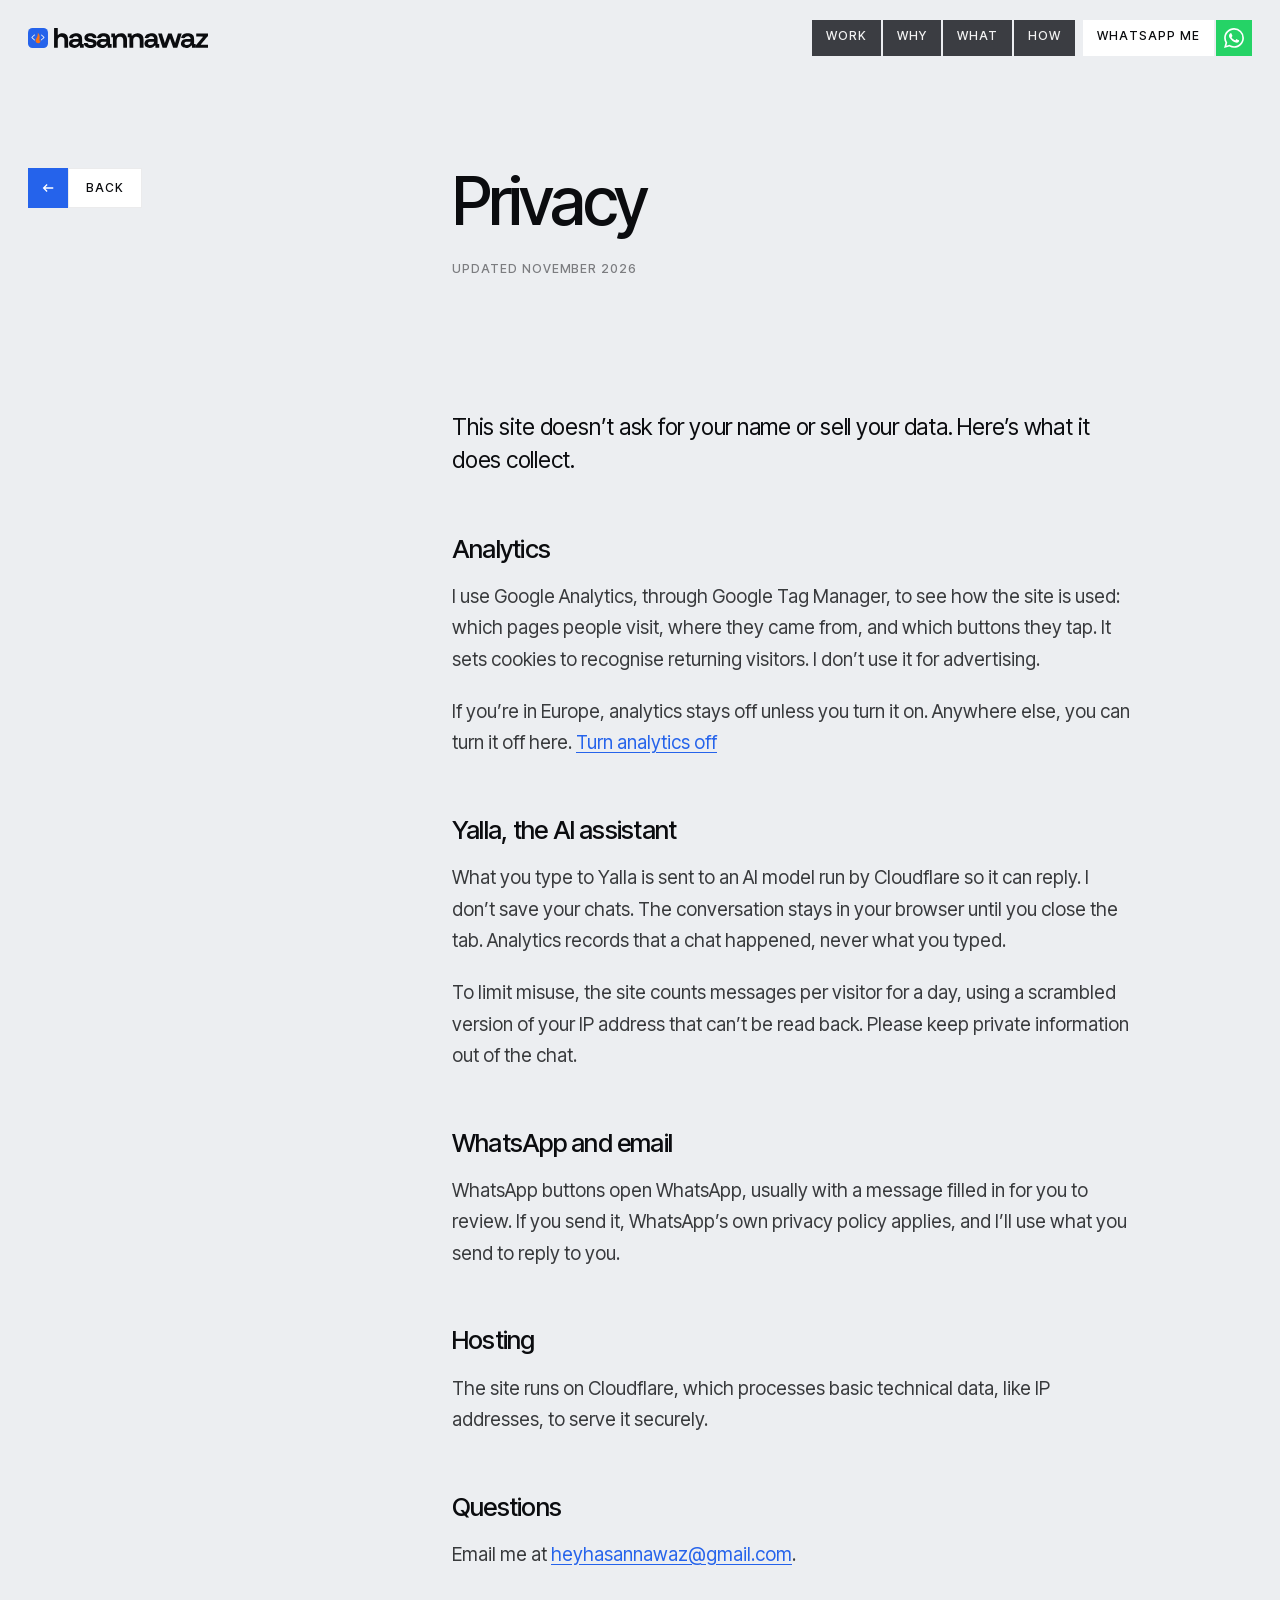
==== privacy.html @ 394d2895 "Add a privacy page, keep analytics off in Europe, and restyle the Back button The rate card link is " ====
<!doctype html>
<html lang="en">
<head>
  <meta charset="utf-8">
  <meta name="viewport" content="width=device-width, initial-scale=1, viewport-fit=cover">
  <title>Privacy | Hasan Nawaz</title>
  <meta name="description" content="What hasannawaz.com collects, why, and your choices.">
  <meta name="robots" content="noindex">
  <meta name="theme-color" content="#eceef1">
  <link rel="icon" href="/favicon.ico" sizes="48x48">
  <link rel="icon" href="/assets/favicon.svg" type="image/svg+xml">
  <link rel="stylesheet" href="styles.css">
  <link rel="preload" href="assets/fonts/inter-tight-v9-latin.woff2" as="font" type="font/woff2" crossorigin>
</head>
<body class="article-page">
  <header class="nav on-light" data-nav>
    <a class="logo intro" style="--d:.1s" href="index.html" aria-label="Hasan Nawaz, back to top">
      <!-- Primary lockup: the mark (keeps its colours) + assets/logo.svg inlined so the letters follow the nav colour -->
      <svg class="logo-mark" aria-hidden="true" focusable="false" viewBox="0 0 89 89"><rect width="88.8989" height="88.8989" rx="20" fill="#2563EB"/><path d="M43.4643 21C44.4265 21.4684 46.7513 24.7281 47.4126 25.707C51.6066 31.9151 53.1683 39.4463 51.4425 46.7637C51.0049 48.6191 48.0731 56.4833 49.6516 57.8234L49.9179 57.7685C50.9536 56.9243 52.2333 53.517 52.3788 52.0742C52.4289 51.577 52.5545 50.1632 52.7321 49.8426L52.8793 49.8483C53.7934 51.23 54.9022 54.4875 55.0895 56.1744C55.4531 59.4474 55.0062 61.7776 53.0297 64.3775C51.4194 66.1621 48.9499 67.4614 46.5243 67.771C43.0776 68.2109 39.9053 66.4998 37.2759 64.4209C32.6242 60.7158 33.3121 53.397 35.6832 48.6239C37.8604 44.2412 40.6547 41.1829 42.171 36.3794C43.895 30.9178 43.9897 26.5763 43.4643 21Z" fill="#F97316"/><path d="M28.7522 28.5156C30.762 28.3118 31.6346 30.3528 30.2178 31.8491C28.8573 33.2861 27.4086 34.5387 25.9572 35.881C23.8087 37.8681 21.8025 40.1141 19.4879 41.905C22.9044 44.784 25.9347 48.1846 29.3478 51.0424C31.45 52.8025 31.7357 55.3491 28.6623 55.3389C27.2529 54.6393 24.3879 51.5239 22.973 50.1946C20.4725 47.8427 17.0883 45.1069 15.0817 42.3993C14.1472 41.1382 21.5131 34.9851 22.58 33.9933C24.3208 32.3754 26.7758 29.5313 28.7522 28.5156Z" fill="#F7F6F5"/><path d="M59.0312 28.5046C60.6052 28.4657 63.9848 32.5021 65.3123 33.6672C67.7548 35.8108 70.2375 38.1232 72.4707 40.4826C72.7989 40.8294 73.3325 41.5824 73.2931 42.0869C72.3874 44.2068 66.967 48.4799 65.1016 50.3897C63.9898 51.528 61.22 54.301 60.0131 55.068C58.4784 55.8248 57.1362 54.5332 57.3024 53.3842C57.5058 51.9774 61.0928 49.0745 62.1068 48.1409C64.2957 46.1255 66.4581 43.658 68.7691 41.9381C65.1675 38.992 62.0085 35.37 58.4481 32.3257C56.7364 30.8622 56.7731 29.289 59.0312 28.5046Z" fill="#F7F6F5"/></svg><svg class="wordmark" aria-hidden="true" focusable="false" viewBox="5 7.5 490 63.5"><mask id="logo-cut" maskUnits="userSpaceOnUse" x="0" y="0" width="525" height="84"><path fill="#fff" d="M367.432 25.1884L378.593 25.1379C381.422 32.4296 383.772 40.0099 386.579 47.3219C387.55 49.8492 388.776 52.6045 389.421 55.2073C390.617 51.7477 391.67 47.7548 392.734 44.2069L398.424 25.196C402.363 25.1247 406.302 25.1393 410.238 25.2397C409.747 28.2518 408.03 33.1226 407.045 36.1539L396.424 69.9009L383.383 69.9075C380.53 60.4303 375.933 50.8133 373.316 40.9822C371.774 43.8247 370.317 48.5071 369.174 51.712L362.672 69.8996L349.799 69.9525C346.932 62.1941 344.277 52.5417 341.663 44.5583C339.858 39.0549 336.988 30.6584 335.727 25.2624C338.755 25.0136 344.37 25.1494 347.591 25.1371C348.718 28.294 349.56 31.8255 350.666 34.9857C352.986 41.6178 354.939 48.174 356.912 54.9101C358.445 51.1938 359.721 47.1175 361.068 43.3002C363.226 37.2765 365.35 31.2392 367.432 25.1884Z"/><path fill="#fff" d="M141.475 39.4926C144.699 25.3222 157.449 22.9065 169.838 25.1578C173.583 25.8385 178.852 28.802 180.608 32.1913C184.258 39.2372 182.827 50.3811 182.996 58.2333L187.89 58.3553C188.107 62.143 188.04 66.0956 188.035 69.9003L175.763 69.9041C175.773 67.8775 175.866 65.0835 175.563 63.1595C173.747 62.1905 169.245 68.0838 166.916 69.0163C161.252 71.2852 153.465 71.6293 148.036 68.7417C144.591 66.8951 142.006 63.7713 140.837 60.0407C140.779 59.8519 140.729 59.661 140.686 59.4684C140.794 58.7512 140.683 55.3452 140.605 54.5729C145.408 39.4164 159.33 43.5237 171.49 42.7061C171.147 40.1634 170.806 37.0924 168.436 35.6709C162.376 32.0363 156.456 33.8429 153.255 39.6378C149.877 39.6476 144.749 39.7994 141.475 39.4926Z"/><path fill="#fff" d="M408.683 39.4042C410.851 28.0241 419.31 24.4801 429.926 24.4398C437.577 24.0954 447.597 27.4842 449.125 36.0925C450.28 42.593 449.789 51.4271 449.765 58.2392L454.795 58.3311C454.946 59.5182 454.944 60.8557 454.971 62.0642L455.522 62.1182L455.531 69.853L454.974 69.949C451.781 69.7334 446.284 69.9046 442.92 69.906C442.948 68.1979 443.085 64.8168 442.827 63.2892L442.621 63.1693C442.076 62.8505 440.896 63.2867 440.517 63.76C428.105 79.1905 396.97 67.9054 411.789 47.2838C415.977 41.4566 431.808 42.9 438.918 42.7965C438.732 41.675 438.509 40.1159 438.15 39.0552C435.909 32.4609 425.825 32.5441 421.744 37.1729C421.187 37.8069 420.665 38.8791 420.284 39.6418C416.844 39.6769 412.03 39.7609 408.683 39.4042Z"/><path fill="#fff" d="M69.8426 24.6658C70.9549 24.5506 72.0722 24.4883 73.1903 24.479C78.9473 24.3761 85.302 25.0046 89.6595 29.2217C94.7238 34.1227 94.3192 41.2473 94.3162 47.7206C94.2934 51.2243 94.3121 54.7283 94.3724 58.2318L99.2552 58.294C99.6642 61.2707 99.5079 66.7432 99.4963 69.8848L87.3769 69.9005C87.3939 68.7227 87.5986 63.8428 87.0551 63.0801C84.7067 62.9876 82.3682 66.6815 80.0857 68.0077C72.9977 72.1252 63.9264 71.8675 57.0118 67.2637C56.9156 67.1789 56.8209 67.0925 56.7277 67.0044C51.1693 61.7325 50.9685 52.7162 56.1505 47.3033C61.9421 41.2536 75.2945 42.8997 83.1536 42.8034C83.0864 41.7392 83.0173 40.5027 82.7495 39.4774C80.9975 32.7693 70.3925 32.3111 66.3407 36.9391C65.7215 37.6467 65.0717 38.828 64.5999 39.6689C62.6279 39.6807 54.8091 39.9798 53.4995 39.2097C52.6514 37.6302 55.3863 32.8096 56.4001 31.4658C59.7747 26.9934 64.5264 25.4222 69.8426 24.6658Z"/><path fill="#fff" d="M309.535 24.6641C315.924 23.9118 324.76 24.5763 329.511 29.3393C334.55 34.3937 333.982 41.3776 333.955 47.92C333.941 51.3708 333.944 54.8216 333.966 58.2723L338.969 58.3297C339.2 62.2301 339.139 65.9827 339.112 69.8851L327.061 69.8996C327.07 68.1802 327.234 64.7547 326.886 63.2482C324.697 62.1083 322.39 66.631 320.464 67.7372C313.285 71.8618 303.698 72.0475 296.728 67.251C296.621 67.1577 296.517 67.0628 296.415 66.966C290.885 61.7437 290.698 52.649 295.902 47.3085C301.857 41.2001 315.019 42.926 323.026 42.7789C322.56 39.9605 322.19 36.5986 319.348 35.2552C313.551 32.5144 307.237 33.789 304.42 39.6456C300.832 39.6692 296.366 39.7515 292.86 39.4555C294.588 29.9698 300.368 25.9933 309.535 24.6641Z"/><path fill="#fff" d="M5.3821 7.65381C9.3062 7.51005 13.0655 7.55422 16.9887 7.59428L16.9972 21.6926C16.9986 24.1256 16.8877 28.0252 17.2153 30.3207L17.4353 30.4389C21.5651 25.7343 25.3709 24.7544 31.4414 24.5368C39.9544 24.2317 47.0899 28.8027 49.1039 37.3155C50.2505 42.1627 49.9142 47.8766 49.9079 52.9047L49.8761 69.87L38.1196 69.9202L38.107 52.4169C38.1174 48.1685 38.6454 40.5866 35.3556 38.0631C27.3418 31.9163 17.0334 35.0916 17.0537 46.0849C17.0685 54.3184 17.0038 62.0345 16.9958 69.8903L5.20643 69.9103L5.23098 29.6817C5.22799 22.6759 5.0072 14.5277 5.3821 7.65381Z"/><path fill="#fff" d="M267.5 24.6665C276.297 23.4313 286.375 27.6478 288.488 36.9585C289.67 42.167 289.335 47.5561 289.327 52.8656L289.302 69.8879L277.279 69.9047L277.285 54.1679C277.296 49.6669 278.088 40.0819 274.023 37.2729C269.261 33.9826 262.175 34.1669 258.313 38.987C256.07 42.553 256.586 49.7487 256.599 54.0601L256.61 69.8855L244.635 69.9074C244.417 59.1504 244.612 47.7344 244.613 36.925L239.053 36.9022C239.029 33.0053 239.043 29.1082 239.093 25.2113C243.2 25.1482 247.306 25.1446 251.412 25.2006C251.395 26.9916 250.977 31.2018 252.133 32.3132C254.492 32.2059 256.451 28.2629 259.756 26.7916C263.264 25.2305 263.72 25.1356 267.5 24.6665Z"/><path fill="#fff" d="M215.139 24.6725C215.872 24.5921 216.609 24.5518 217.346 24.5521C222.687 24.523 227.618 25.4893 231.576 29.3908C237.868 35.5931 236.83 45.3481 236.816 53.4769L236.819 69.8902L224.974 69.9171C224.837 64.5052 224.954 58.5351 224.986 52.8412C225.041 43.1802 225.647 34.3165 212.713 35.1546C210.049 35.3272 207.575 36.5568 205.871 38.7176C203.258 43.0653 203.814 49.9748 203.831 54.9748L203.853 69.8973L192.156 69.8803C191.871 59.3359 192.145 47.5638 192.157 36.9228L186.955 36.9127L186.969 25.1499C190.909 25.1263 194.849 25.1515 198.788 25.2256C198.806 26.5096 198.508 31.3406 199.192 32.0915C202.128 32.4605 204.248 28.0887 207.073 26.7384C210.187 25.2498 211.815 25.0676 215.139 24.6725Z"/><path fill="#fff" d="M111.564 55.0469C113.487 60.9095 117.687 61.8703 123.508 61.6085C125.781 61.5065 130.284 59.8848 129.806 56.9736C129.258 53.6406 123.786 52.77 121.107 52.3218C116.361 51.4178 110.176 50.6139 106.163 47.6847C103.824 45.99 102.275 43.4163 101.873 40.556C99.2857 23.3583 124.454 20.8507 134.717 28.315C138.733 31.2363 139.809 34.9652 140.437 39.5982C136.805 39.7011 132.811 39.6385 129.155 39.6465C129.116 39.5318 129.074 39.4179 129.03 39.3049C126.772 33.4881 121.94 32.4456 116.114 34.0796C114.566 34.5134 112.133 36.9397 113.2 38.5559C114.931 41.1793 119.649 41.5713 122.502 42.176C130.049 43.5922 136.426 44.0685 140.105 51.9045L140.605 54.5728C140.683 55.3451 140.794 58.7512 140.686 59.4683L140.037 60.718C139.833 62.881 137.649 65.712 135.965 67.0009C130.566 71.1466 123.286 71.0928 116.869 70.6234C109.319 70.0711 99.0973 64.2876 100.181 55.5034C101.188 54.6118 109.537 55.026 111.564 55.0469Z"/><path fill="#fff" d="M456.638 25.1841C467.918 25.1429 482.849 24.7542 493.936 25.2831L493.961 32.8582C491.095 35.1175 482.237 46.7519 479.442 49.9634C477.793 51.8578 471.98 58.7885 470.793 60.5536C478.687 60.504 486.585 60.4988 494.48 60.5383C494.515 63.6524 494.518 66.7671 494.485 69.8813L468.656 69.906C465.235 69.9073 458.783 70.0815 455.53 69.8522L455.522 62.1174C456.874 60.465 458.268 59.0159 459.697 57.4348C465.734 50.7555 471.1 43.5096 476.989 36.703C477.491 36.1219 477.974 35.5452 478.416 34.9172C471.147 34.8267 463.877 34.8091 456.608 34.8643C456.605 31.7196 456.537 28.307 456.638 25.1841Z"/><path fill="#000" d="M164.138 51.3164C166.573 51.3537 169.009 51.3526 171.444 51.3123C170.228 58.3184 166.771 60.7834 159.813 61.5472C157.313 61.4125 155.654 61.2213 153.729 59.4811C151.892 57.8207 151.469 55.4926 153.326 53.6506C156.022 50.9765 160.625 51.3641 164.138 51.3164Z"/><path fill="#000" d="M431.605 51.3165C434.013 51.3505 436.422 51.3242 438.83 51.2375C437.522 58.4263 433.925 60.831 426.84 61.563C424.467 61.3646 422.736 61.2776 420.915 59.5797C419.225 58.0027 418.243 55.5217 420.127 53.6606C422.909 50.9143 427.976 51.3785 431.605 51.3165Z"/><path fill="#000" d="M75.5569 51.3162L83.304 51.3472C81.8598 58.3351 78.5543 60.7316 71.5429 61.5555C67.638 61.581 60.6529 58.9091 64.6464 53.6978C66.6475 51.0863 72.3159 51.3554 75.5569 51.3162Z"/><path fill="#000" d="M315.828 51.3144C318.203 51.3701 320.579 51.3528 322.955 51.262C321.599 58.4884 318.083 60.7134 310.915 61.5444C308.534 61.4736 306.855 61.2536 305.086 59.5995C303.445 58.0651 302.455 55.3767 304.285 53.5915C307.039 50.9067 312.24 51.3588 315.828 51.3144Z"/></mask><rect width="525" height="84" fill="currentColor" mask="url(#logo-cut)"/></svg>
    </a>

    <nav class="nav-links" aria-label="Primary">
      <a class="pill intro" style="--d:.18s" href="index.html#work" data-roll-host><span data-roll>Work</span></a>
      <a class="pill intro" style="--d:.22s" href="index.html#why" data-roll-host><span data-roll>Why</span></a>
      <a class="pill intro" style="--d:.26s" href="index.html#services" data-roll-host><span data-roll>What</span></a>
      <a class="pill intro" style="--d:.30s" href="index.html#process" data-roll-host><span data-roll>How</span></a>
      <a class="nav-cta intro" style="--d:.34s" href="https://wa.me/971547945306?text=Hi%20Hasan%2C%20can%20we%20talk%3F" target="_blank" rel="noopener" data-roll-host><span class="pill pill--light"><span data-roll>WhatsApp me</span></span><span class="ico ico--wa" aria-hidden="true"><svg viewBox="0 0 24 24" aria-hidden="true"><path d="M17.472 14.382c-.297-.149-1.758-.867-2.03-.967-.273-.099-.471-.148-.67.15-.197.297-.767.966-.94 1.164-.173.199-.347.223-.644.075-.297-.15-1.255-.463-2.39-1.475-.883-.788-1.48-1.761-1.653-2.059-.173-.297-.018-.458.13-.606.134-.133.298-.347.446-.52.149-.174.198-.298.298-.497.099-.198.05-.371-.025-.52-.075-.149-.669-1.612-.916-2.207-.242-.579-.487-.5-.669-.51-.173-.008-.371-.01-.57-.01-.198 0-.52.074-.792.372-.272.297-1.04 1.016-1.04 2.479 0 1.462 1.065 2.875 1.213 3.074.149.198 2.096 3.2 5.077 4.487.709.306 1.262.489 1.694.625.712.227 1.36.195 1.871.118.571-.085 1.758-.719 2.006-1.413.248-.694.248-1.289.173-1.413-.074-.124-.272-.198-.57-.347m-5.421 7.403h-.004a9.87 9.87 0 01-5.031-1.378l-.361-.214-3.741.982.998-3.648-.235-.374a9.86 9.86 0 01-1.51-5.26c.001-5.45 4.436-9.884 9.888-9.884 2.64 0 5.122 1.03 6.988 2.898a9.825 9.825 0 012.893 6.994c-.003 5.45-4.437 9.884-9.885 9.884m8.413-18.297A11.815 11.815 0 0012.05 0C5.495 0 .16 5.335.157 11.892c0 2.096.547 4.142 1.588 5.945L.057 24l6.305-1.654a11.882 11.882 0 005.683 1.448h.005c6.554 0 11.89-5.335 11.893-11.893a11.821 11.821 0 00-3.48-8.413Z"/></svg></span></a>
    </nav>

    <button class="pill menu-btn intro" style="--d:.2s" type="button" aria-expanded="false" aria-controls="menu" data-menu-btn>
      <span data-menu-label>Menu</span>
    </button>

    <!-- The nav scrolls away with the page; this copy of its WhatsApp button stays,
         fading in at the same spot once the nav has gone (ui.js initCtaFloat) -->
    <a class="cta-float" href="https://wa.me/971547945306?text=Hi%20Hasan%2C%20can%20we%20talk%3F" target="_blank" rel="noopener" data-cta-float data-roll-host aria-hidden="true" tabindex="-1"><span class="pill pill--light"><span data-roll>WhatsApp me</span></span><span class="ico ico--wa" aria-hidden="true"><svg viewBox="0 0 24 24" aria-hidden="true"><path d="M17.472 14.382c-.297-.149-1.758-.867-2.03-.967-.273-.099-.471-.148-.67.15-.197.297-.767.966-.94 1.164-.173.199-.347.223-.644.075-.297-.15-1.255-.463-2.39-1.475-.883-.788-1.48-1.761-1.653-2.059-.173-.297-.018-.458.13-.606.134-.133.298-.347.446-.52.149-.174.198-.298.298-.497.099-.198.05-.371-.025-.52-.075-.149-.669-1.612-.916-2.207-.242-.579-.487-.5-.669-.51-.173-.008-.371-.01-.57-.01-.198 0-.52.074-.792.372-.272.297-1.04 1.016-1.04 2.479 0 1.462 1.065 2.875 1.213 3.074.149.198 2.096 3.2 5.077 4.487.709.306 1.262.489 1.694.625.712.227 1.36.195 1.871.118.571-.085 1.758-.719 2.006-1.413.248-.694.248-1.289.173-1.413-.074-.124-.272-.198-.57-.347m-5.421 7.403h-.004a9.87 9.87 0 01-5.031-1.378l-.361-.214-3.741.982.998-3.648-.235-.374a9.86 9.86 0 01-1.51-5.26c.001-5.45 4.436-9.884 9.888-9.884 2.64 0 5.122 1.03 6.988 2.898a9.825 9.825 0 012.893 6.994c-.003 5.45-4.437 9.884-9.885 9.884m8.413-18.297A11.815 11.815 0 0012.05 0C5.495 0 .16 5.335.157 11.892c0 2.096.547 4.142 1.588 5.945L.057 24l6.305-1.654a11.882 11.882 0 005.683 1.448h.005c6.554 0 11.89-5.335 11.893-11.893a11.821 11.821 0 00-3.48-8.413Z"/></svg></span></a>
  </header>

  <div class="menu" id="menu" data-menu hidden>
    <a href="index.html#work">Work</a>
    <a href="index.html#why">Why me</a>
    <a href="index.html#services">What I do</a>
    <a href="index.html#process">How I work</a>
    <a class="menu-cta" href="https://wa.me/971547945306?text=Hi%20Hasan%2C%20can%20we%20talk%3F" target="_blank" rel="noopener">WhatsApp me</a>
  </div>

  <main class="article">
    <header class="art-head">
      <a class="btn art-back" href="index.html"><span class="ico ico--back" aria-hidden="true"><svg viewBox="0 0 16 16"><path d="M14 8H3M7 4L3 8l4 4"/></svg></span><span class="btn-label">Back</span></a>
      <div class="art-titles">
        <h1 class="art-title">Privacy</h1>
        <p class="label art-meta">Updated November 2026</p>
      </div>
    </header>

    <div class="art-body">
      <aside class="art-aside"></aside>
      <article class="prose">
        <p>This site doesn’t ask for your name or sell your data. Here’s what it does collect.</p>
        <h2>Analytics</h2>
        <p>I use Google Analytics, through Google Tag Manager, to see how the site is used: which pages people visit, where they came from, and which buttons they tap. It sets cookies to recognise returning visitors. I don’t use it for advertising.</p>
        <p>If you’re in Europe, analytics stays off unless you turn it on. Anywhere else, you can turn it off here. <button type="button" data-consent-toggle>Turn analytics off</button></p>
        <h2>Yalla, the AI assistant</h2>
        <p>What you type to Yalla is sent to an AI model run by Cloudflare so it can reply. I don’t save your chats. The conversation stays in your browser until you close the tab. Analytics records that a chat happened, never what you typed.</p>
        <p>To limit misuse, the site counts messages per visitor for a day, using a scrambled version of your IP address that can’t be read back. Please keep private information out of the chat.</p>
        <h2>WhatsApp and email</h2>
        <p>WhatsApp buttons open WhatsApp, usually with a message filled in for you to review. If you send it, WhatsApp’s own privacy policy applies, and I’ll use what you send to reply to you.</p>
        <h2>Hosting</h2>
        <p>The site runs on Cloudflare, which processes basic technical data, like IP addresses, to serve it securely.</p>
        <h2>Questions</h2>
        <p>Email me at <a href="mailto:heyhasannawaz@gmail.com">heyhasannawaz@gmail.com</a>.</p>
      </article>
    </div>
  </main>

  <script src="js/analytics.js"></script>
  <script src="js/ui.js"></script>
  <script>window.HC.initRolls(); window.HC.initMenu(); window.HC.initBento(); window.HC.initCtaFloat();</script>
</body>
</html>
---- styles.css ----
/* ─────────────────────────────────────────────────────────────
   hasancooks — tokens
   Palette pulled from the hasannawaz.com fluid gradient.
   ───────────────────────────────────────────────────────────── */
:root {
  --dark: #050505;
  --ink: #f3f3f3;
  --ink-2: rgba(243, 243, 243, 0.68);
  --ink-3: rgba(243, 243, 243, 0.42);
  --paper: #eceef1;
  --paper-ink: #0b0c0f;
  --paper-line: rgba(11, 12, 15, 0.08);

  --blue: #2563eb;
  --rose: #e11d48;
  --orange: #f97316;

  --glass: rgba(20, 22, 28, 0.56);
  --glass-strong: rgba(20, 22, 28, 0.82);
  --glass-hover: rgba(255, 255, 255, 0.16);
  --hair: rgba(255, 255, 255, 0.14);

  --font: "Inter Tight", "Inter Tight Fallback", ui-sans-serif, system-ui, -apple-system, sans-serif;
  --ease-out: cubic-bezier(0.16, 1, 0.3, 1);
  --ease-io: cubic-bezier(0.65, 0, 0.35, 1);

  --gutter: 28px;
  --ctl: 36px; /* control height */
}

@media (max-width: 767px) {
  :root { --gutter: 16px; }
}

/* Inter Tight, self-hosted (variable, 300–600). Latin first; Latin Extended only
   downloads if a page uses those characters. */
@font-face {
  font-family: "Inter Tight";
  font-style: normal;
  font-weight: 300 600;
  font-display: swap;
  src: url("assets/fonts/inter-tight-v9-latin.woff2") format("woff2");
  unicode-range: U+0000-00FF, U+0131, U+0152-0153, U+02BB-02BC, U+02C6, U+02DA, U+02DC, U+0304, U+0308, U+0329, U+2000-206F, U+20AC, U+2122, U+2191, U+2193, U+2212, U+2215, U+FEFF, U+FFFD;
}
@font-face {
  font-family: "Inter Tight";
  font-style: normal;
  font-weight: 300 600;
  font-display: swap;
  src: url("assets/fonts/inter-tight-v9-latin-ext.woff2") format("woff2");
  unicode-range: U+0100-02BA, U+02BD-02C5, U+02C7-02CC, U+02CE-02D7, U+02DD-02FF, U+0304, U+0308, U+0329, U+1D00-1DBF, U+1E00-1E9F, U+1EF2-1EFF, U+2020, U+20A0-20AB, U+20AD-20C4, U+2113, U+2C60-2C7F, U+A720-A7FF;
}

/* Local stand-in sized like Inter Tight, so text doesn't jump when the web font arrives */
@font-face {
  font-family: "Inter Tight Fallback";
  src: local("Arial"), local("Helvetica Neue"), local("Helvetica");
  size-adjust: 97%;
  ascent-override: 96%;
  descent-override: 24%;
  line-gap-override: 0%;
}

/* ── Base ─────────────────────────────────────────────────── */
*, *::before, *::after { box-sizing: border-box; }

html {
  background: var(--paper);
  -webkit-text-size-adjust: 100%;
}
html.menu-open { overflow: hidden; }

body {
  margin: 0;
  background: var(--paper);
  color: var(--ink);
  font-family: var(--font);
  font-size: 16px;
  line-height: 1.5;
  -webkit-font-smoothing: antialiased;
  -moz-osx-font-smoothing: grayscale;
  font-feature-settings: "ss01", "cv11";
  overflow-x: hidden;
}

a { color: inherit; text-decoration: none; }
p { margin: 0; }
button { font: inherit; color: inherit; border: 0; background: none; cursor: pointer; }

:focus-visible {
  outline: 1px solid var(--ink);
  outline-offset: 3px;
}
/* sections take focus after an in-page link, so reading continues from there; no ring */
[tabindex="-1"]:focus { outline: none; }

.label {
  font-size: 12px;
  font-weight: 500;
  line-height: 1;
  letter-spacing: 0.08em;
  text-transform: uppercase;
}
.muted { color: var(--ink-3); }

.sq {
  display: inline-block;
  width: 6px;
  height: 6px;
  margin-right: 10px;
  background: var(--blue);
  vertical-align: 0.1em;
}

/* Intro: pure CSS, so it plays on first paint without waiting for any script */
@keyframes rise {
  from { opacity: 0; transform: translate3d(0, 18px, 0); }
}
@keyframes line-up {
  from { transform: translate3d(0, 108%, 0); }
}
.intro { animation: rise 1.1s var(--ease-out) both; animation-delay: var(--d, 0s); }

/* ── Text roll (hover) ────────────────────────────────────── */
.roll {
  position: relative;
  display: inline-flex;
  flex-direction: column;
  height: 1.2em;
  line-height: 1.2;
  overflow: hidden;
  vertical-align: top;
}
.roll > span { display: block; white-space: pre; }
.roll .c {
  display: inline-block;
  transition: transform 0.6s var(--ease-out);
  transition-delay: calc(var(--i) * 16ms);
}
/* the roll is a hover effect: on touch screens a tap would leave it stuck half-way */
@media (hover: hover) and (pointer: fine) {
  [data-roll-host]:hover .roll .c { transform: translateY(-100%); }
}
[data-roll-host]:focus-visible .roll .c { transform: translateY(-100%); }

/* ── Arrow icon (slide-through on hover) ─────────────────── */
.ico {
  position: relative;
  display: grid;
  place-items: center;
  flex: none;
  width: var(--ctl);
  height: var(--ctl);
  background: var(--blue);
  color: #fff;
  overflow: hidden;
}
.ico svg {
  position: absolute;
  width: 14px;
  height: 14px;
  fill: none;
  stroke: currentColor;
  stroke-width: 1.5;
  transition: transform 0.6s var(--ease-out);
}
.ico svg:last-child { transform: translateX(-260%); } /* parked clear of the box at any control size */
@media (hover: hover) and (pointer: fine) {
  [data-roll-host]:hover .ico svg:first-child { transform: translateX(260%); }
  [data-roll-host]:hover .ico svg:last-child { transform: translateX(0); }
}

/* ── Nav ──────────────────────────────────────────────────── */
/* Sits at the top of the page and scrolls away with it: no sticky bar */
.nav {
  position: absolute;
  inset: 0 0 auto 0;
  z-index: 50;
  display: flex;
  align-items: center;
  justify-content: space-between;
  padding: 20px var(--gutter);
  pointer-events: none;
}
.nav > * { pointer-events: auto; }

.logo {
  --logo-h: 20px;
  display: inline-flex;
  align-items: center;
  gap: calc(var(--logo-h) * 0.3);  /* lockup rule: gap = 0.3 x mark */
  color: #fff;
  transition: color 0.5s var(--ease-out);
}
@media (max-width: 767px) { .logo { --logo-h: 17px; } }
/* lockup rule: mark height = height of the "h", which spans the wordmark's full height */
.logo-mark { display: block; flex: none; width: var(--logo-h); height: var(--logo-h); }
/* 490 x 63.5 artwork; height sets the size */
.wordmark { display: block; height: var(--logo-h); width: auto; aspect-ratio: 490 / 63.5; }
.nav.on-light .logo { color: var(--paper-ink); }

.nav-links { display: flex; gap: 2px; }

.pill {
  display: inline-flex;
  align-items: center;
  height: var(--ctl);
  padding: 0 14px;
  background: var(--glass);
  -webkit-backdrop-filter: blur(16px) saturate(140%);
  backdrop-filter: blur(16px) saturate(140%);
  color: var(--ink);
  font-size: 12px;
  font-weight: 500;
  letter-spacing: 0.08em;
  text-transform: uppercase;
  transition: background-color 0.4s var(--ease-out), color 0.4s var(--ease-out);
}
.pill:hover { background: var(--glass-hover); }
.nav.on-light .pill { background: var(--glass-strong); }
.nav.on-light .pill:hover { background: #22252d; }

.nav-cta { display: inline-flex; gap: 2px; margin-left: 6px; }
.pill--light { background: var(--ink); color: var(--paper-ink); }
.pill--light:hover, .nav.on-light .pill--light, .nav.on-light .pill--light:hover { background: #fff; color: var(--paper-ink); }

.menu-btn { display: none; }

/* Sticky Get in touch: same place and size as the nav's own button */
.cta-float {
  position: fixed;
  top: 20px;
  right: var(--gutter);
  z-index: 55;
  display: inline-flex;
  gap: 2px;
  opacity: 0;
  visibility: hidden;
  transform: translateY(-10px);
  transition: opacity 0.35s var(--ease-out), transform 0.5s var(--ease-out), visibility 0s linear 0.5s;
}
.cta-float.is-shown { opacity: 1; visibility: visible; transform: none; transition: opacity 0.35s var(--ease-out), transform 0.5s var(--ease-out), visibility 0s; }
.menu-open .cta-float { opacity: 0; visibility: hidden; } /* the open menu has its own Get in touch */
/* on light backgrounds it inverts so it never washes out */
.cta-float .pill--light, .cta-float .pill--light:hover { background: var(--paper-ink); color: #fff; }
.cta-float.on-dark .pill--light { background: var(--ink); color: var(--paper-ink); }
.cta-float.on-dark .pill--light:hover { background: #fff; }

.menu {
  position: fixed;
  inset: 0;
  z-index: 40;
  display: flex;
  flex-direction: column;
  justify-content: flex-end;
  gap: 4px;
  padding: 96px var(--gutter) 32px;
  background: rgba(5, 5, 5, 0.94);
  -webkit-backdrop-filter: blur(20px);
  backdrop-filter: blur(20px);
}
.menu[hidden] { display: none; }
.menu a {
  font-size: 44px;
  font-weight: 500;
  letter-spacing: -0.04em;
  line-height: 1.1;
}
.menu .menu-cta { margin-top: 24px; color: var(--blue); }
.menu .menu-wa { color: #25d366; }
.menu a { animation: rise 0.7s var(--ease-out) both; }
.menu a:nth-child(2) { animation-delay: 0.05s; }
.menu a:nth-child(3) { animation-delay: 0.1s; }
.menu a:nth-child(4) { animation-delay: 0.15s; }
.menu a:nth-child(5) { animation-delay: 0.2s; }
.menu a:nth-child(6) { animation-delay: 0.25s; }
.menu a:nth-child(7) { animation-delay: 0.3s; }

@media (max-width: 899px) {
  .nav-links { display: none; }
  .menu-btn { display: inline-flex; }
}

/* ── Hero ─────────────────────────────────────────────────── */
/* Scroll choreography (read by main.js too, so keep them here):
   --collapse: scroll distance, in viewport heights, over which the frame shrinks
   --drift: share of that scroll the stage is held back by (0 = scrolls away, 1 = pinned).
   The page itself always scrolls at native speed; only the stage moves slower. */
.hero {
  --collapse: 0.65;
  --drift: 0.7;
  position: relative;
  /* full screen + the distance the stage is held back + room for the caption */
  height: calc(100vh * (1.08 + var(--collapse) * var(--drift)));
  height: calc(100svh * (1.08 + var(--collapse) * var(--drift)));
  background: var(--paper);
}

.hero-stage {
  position: relative;
  height: 100vh;
  height: 100svh;
  will-change: transform;
}
/* Touch screens scroll on their own thread, ahead of any script, so a stage held back from
   JS trails the finger by a frame and judders. Where the browser can link an animation to
   scroll, the same hold and shrink run as scroll-driven animations instead, in step with
   the finger. main.js sets the frame's end insets (--clip-*) and leaves both alone. */
@supports (animation-timeline: scroll()) {
  @media (hover: none) and (pointer: coarse) {
    .hero-stage, .hero-frame {
      animation-timing-function: linear;
      animation-fill-mode: both;
      animation-timeline: scroll(root);
      animation-range: 0px calc(var(--collapse) * 100svh);
    }
    .hero-stage { animation-name: hero-hold; }
    .hero-frame { animation-name: hero-shrink; }
  }
}
/* 0.7 is the hero's --drift, written out: the Why me tile registers --drift as an integer
   (@property below), which turns 0.7 into 0 wherever CSS reads it */
@keyframes hero-hold { to { transform: translate3d(0, calc(0.7 * var(--collapse) * 100svh), 0); } }
@keyframes hero-shrink { to { clip-path: inset(var(--clip-t, 0px) var(--clip-s, 0px) var(--clip-b, 0px) var(--clip-s, 0px) round 4px); } }

/* Light, gridded page revealed as the frame shrinks; scrolls at normal speed */
.hero-backdrop {
  position: absolute;
  inset: 0;
  background-image:
    linear-gradient(to right, var(--paper-line) 1px, transparent 1px),
    linear-gradient(to bottom, var(--paper-line) 1px, transparent 1px);
  background-size: calc(100% / 6) 100%, 100% calc(100% / 4);
  background-position: var(--gutter) 0, 0 0;
}

.hero-caption {
  position: absolute;
  z-index: 1;
  color: var(--paper-ink);
  opacity: 0;
  white-space: nowrap;
}
.hero-caption { left: 50%; top: var(--fig-bottom, 100%); transform: translate(-50%, 18px); }

.hero-frame {
  position: absolute;
  inset: 0;
  z-index: 2;
  overflow: hidden;
  background: var(--dark);
  clip-path: inset(0 0 0 0 round 0px);
  will-change: clip-path;
}
/* Backdrop stack, back to front:
   1. CSS glow — paints instantly, needs nothing to load, and is the whole hero without WebGL
   2. Live 3D canvas — fades in over the glow */
.hero-glow {
  position: absolute;
  inset: 0;
  overflow: hidden;
  pointer-events: none;
}
/* Soft blobs from radial gradients, not blur filters: moving them is a cheap transform */
.hero-glow span {
  position: absolute;
  will-change: transform;
  animation: drift 22s var(--ease-io) infinite alternate;
}
.hero-glow span:nth-child(1) { width: 90vw; height: 80vh; left: 22%; bottom: -30%; background: radial-gradient(closest-side, rgba(37, 99, 235, 0.55), rgba(37, 99, 235, 0)); }
.hero-glow span:nth-child(2) { width: 55vw; height: 60vh; right: -15%; top: 25%; background: radial-gradient(closest-side, rgba(225, 29, 72, 0.4), rgba(225, 29, 72, 0)); animation-duration: 28s; animation-delay: -6s; }
.hero-glow span:nth-child(3) { width: 45vw; height: 50vh; left: 48%; top: 0; background: radial-gradient(closest-side, rgba(249, 115, 22, 0.26), rgba(249, 115, 22, 0)); animation-duration: 34s; animation-delay: -12s; }
@keyframes drift {
  0% { transform: translate3d(0, 0, 0) scale(1); }
  50% { transform: translate3d(-6%, -4%, 0) scale(1.08); }
  100% { transform: translate3d(5%, 3%, 0) scale(0.95); }
}
/* Nothing to animate once the 3D covers it */
.is-live .hero-glow { display: none; }
/* The glow is only the stand-in for browsers that can't run the 3D. Where the 3D is coming,
   the hero stays plain dark until it fades in, so nothing else flashes up first. */
.full:not(.three-off) .hero-glow { opacity: 0; animation: none; }
.full:not(.three-off) .hero-glow span { animation: none; }

.hero-canvas {
  position: absolute;
  inset: 0;
  width: 100%;
  height: 100%;
  display: block;
  opacity: 0;
  visibility: hidden;
}
.is-live .hero-canvas {
  opacity: 1;
  visibility: visible;
  animation: focus-in 1.2s var(--ease-out);
}
/* Opacity and scale only: a CSS blur on a WebGL canvas flickers on some GPUs */
@keyframes focus-in {
  from { opacity: 0; transform: scale(1.02); }
}

/* Annotations only exist alongside the live scene */
.ann-svg, .ann-labels { visibility: hidden; }
.is-live .ann-svg, .is-live .ann-labels { visibility: visible; }

/* Keeps the type readable over the scene */
.hero-shade {
  position: absolute;
  inset: 0;
  pointer-events: none;
  background:
    linear-gradient(90deg, rgba(5, 5, 5, 0.62) 0%, rgba(5, 5, 5, 0.18) 42%, rgba(5, 5, 5, 0) 60%),
    linear-gradient(0deg, rgba(5, 5, 5, 0.6) 0%, rgba(5, 5, 5, 0) 32%),
    linear-gradient(180deg, rgba(5, 5, 5, 0.5) 0%, rgba(5, 5, 5, 0) 18%);
}

.grain {
  position: absolute;
  inset: -50%;
  pointer-events: none;
  opacity: 0.07;
  background-image: url("data:image/svg+xml,%3Csvg xmlns='http://www.w3.org/2000/svg' width='160' height='160'%3E%3Cfilter id='n'%3E%3CfeTurbulence type='fractalNoise' baseFrequency='.9' numOctaves='2' stitchTiles='stitch'/%3E%3C/filter%3E%3Crect width='100%25' height='100%25' filter='url(%23n)'/%3E%3C/svg%3E");
  will-change: transform;
  animation: grain 0.9s steps(5) infinite;
}
.perf-low .grain { animation: none; }
@keyframes grain {
  0% { transform: translate(0, 0); }
  20% { transform: translate(-3%, 2%); }
  40% { transform: translate(2%, -3%); }
  60% { transform: translate(-2%, -1%); }
  80% { transform: translate(3%, 3%); }
  100% { transform: translate(0, 0); }
}

/* Content */
.hero-content {
  position: absolute;
  z-index: 3;
  left: var(--gutter);
  top: clamp(120px, 21vh, 230px);
  max-width: 62vw;
}

.eyebrow {
  display: flex;
  align-items: center;
  margin-bottom: 28px;
  color: #fff;
}

.hero-title {
  margin: 0;
  font-size: clamp(52px, 7.4vw, 132px);
  font-weight: 500;
  line-height: 0.94;
  letter-spacing: -0.045em;
  color: #fff;
}
.hero-title .line {
  display: block;
  white-space: nowrap;
  overflow: hidden;
  /* room for descenders (the g) inside the mask; the negative margin keeps line spacing unchanged */
  padding-bottom: 0.2em;
  margin-bottom: -0.2em;
}
.hero-title .line > span {
  display: block;
  animation: line-up 1.2s var(--ease-out) both;
  animation-delay: var(--d, 0s);
}

/* ── First visit: the hero opens as a blueprint ──
   While the font and the 3D load, the frame is a drafting grid and the headline is drawn in
   outline, selected like a layer in Figma. Each line fills in as loading really progresses
   (--fill, set by main.js), then the blueprint fades and the usual intro plays. Shown at least
   0.6s, at most 2.5s; return visits (files cached) skip it. */
.hero-bp {
  position: absolute;
  inset: 0;
  z-index: 2;
  pointer-events: none;
  opacity: 0;
  visibility: hidden;
  transition: opacity 0.7s var(--ease-out), visibility 0s 0.7s;
  background-image:
    linear-gradient(to right, rgba(243, 243, 243, 0.07) 1px, transparent 1px),
    linear-gradient(to bottom, rgba(243, 243, 243, 0.07) 1px, transparent 1px);
  background-size: calc(100% / 6) 100%, 100% calc(100% / 4);
  background-position: var(--gutter) 0, 0 0;
}
.bp .hero-bp { opacity: 1; visibility: visible; transition: none; }
/* registration marks where the grid lines cross */
.bp-mark { position: absolute; width: 11px; height: 11px; margin: -5px 0 0 -5px; }
.bp-mark::before, .bp-mark::after { content: ""; position: absolute; background: rgba(243, 243, 243, 0.32); }
.bp-mark::before { left: 5px; top: 0; width: 1px; height: 11px; }
.bp-mark::after { top: 5px; left: 0; height: 1px; width: 11px; }
/* the headline's selection box (::before) and its 4 corner handles (::after: a blue square
   with a dark centre at each corner), drawn on the headline itself so they follow it anywhere */
.bp .hero-title { position: relative; width: fit-content; }
.bp .hero-title::before, .bp .hero-title::after { content: ""; position: absolute; pointer-events: none; }
.bp .hero-title::before { inset: -10px -14px -6px; border: 1px solid var(--blue); }
.bp .hero-title::after {
  inset: -14px -18px -10px;
  background:
    linear-gradient(var(--dark), var(--dark)) 1px 1px / 7px 7px, linear-gradient(var(--blue), var(--blue)) 0 0 / 9px 9px,
    linear-gradient(var(--dark), var(--dark)) calc(100% - 1px) 1px / 7px 7px, linear-gradient(var(--blue), var(--blue)) 100% 0 / 9px 9px,
    linear-gradient(var(--dark), var(--dark)) 1px calc(100% - 1px) / 7px 7px, linear-gradient(var(--blue), var(--blue)) 0 100% / 9px 9px,
    linear-gradient(var(--dark), var(--dark)) calc(100% - 1px) calc(100% - 1px) / 7px 7px, linear-gradient(var(--blue), var(--blue)) 100% 100% / 9px 9px;
  background-repeat: no-repeat;
}
@media (max-width: 767px) {
  .bp .hero-title::before { inset: -8px -9px -4px; }
  .bp .hero-title::after { inset: -12px -13px -8px; }
}

.bp .hero-title .line > span {
  animation: none;
  width: fit-content;
  /* the fill only paints inside the box, so stretch it over the descenders (the g's tail) and
     the tops of the capitals; the negative margins keep the lines exactly where they were */
  padding: 0.12em 0 0.22em;
  margin: -0.12em 0 -0.22em;
  color: transparent;
  -webkit-text-stroke: 1px rgba(243, 243, 243, 0.5);
  background: linear-gradient(90deg, #fff calc(var(--fill, 0) * 100%), transparent calc(var(--fill, 0) * 100%));
  -webkit-background-clip: text;
  background-clip: text;
  transition: -webkit-text-stroke-color 0.35s var(--ease-out);
}
.bp-done .hero-title .line > span { -webkit-text-stroke-color: transparent; }
.bp-was .hero-title .line > span { animation: none; }
/* everything else waits for the blueprint: the intros hold at their first frame */
.bp .intro, .bp .yalla-float { animation-play-state: paused; }
.hero-glow { transition: opacity 0.9s var(--ease-out); }
.bp .hero-glow { opacity: 0; }

.sc {
  display: inline-block;
  text-align: center;
  white-space: pre;
}

.hero-ctas {
  display: inline-grid;
  gap: 4px;
  margin-top: 40px;
}

.btn {
  display: flex;
  align-items: stretch;
  height: 40px;
  font-size: 12px;
  font-weight: 500;
  letter-spacing: 0.08em;
  text-transform: uppercase;
}
.btn .ico { width: 40px; height: 40px; }
.btn-label {
  display: flex;
  flex: 1;
  align-items: center;
  padding: 0 18px;
  background: var(--ink);
  color: var(--paper-ink);
  transition: background-color 0.4s var(--ease-out);
}
.btn:hover .btn-label { background: #fff; }

.btn--ghost .btn-label {
  justify-content: center;
  background: var(--glass);
  color: var(--ink);
  -webkit-backdrop-filter: blur(16px);
  backdrop-filter: blur(16px);
}
.btn--ghost:hover .btn-label { background: var(--glass-hover); }

/* the green square marks every WhatsApp button */
.ico--wa { background: #25d366; }
.ico.ico--wa svg, .ico.ico--wa svg:last-child, a:hover .ico.ico--wa svg { position: static; width: 20px; height: 20px; fill: currentColor; stroke: none; transform: none; }
.btn--green { gap: 2px; }
.btn--green .ico { background: #25d366; transition: background-color 0.3s var(--ease-out); }
.btn--green .ico svg { position: static; width: 20px; height: 20px; fill: currentColor; stroke: none; transform: none; }
.btn--green:hover .ico { background: #1fbe5b; }

/* Foot row */
.hero-foot {
  position: absolute;
  z-index: 3;
  left: var(--gutter);
  right: var(--gutter);
  bottom: var(--gutter);
  display: grid;
  grid-template-columns: minmax(0, 1fr) minmax(0, 1.5fr) minmax(0, 1fr);
  gap: 24px;
  align-items: end;
}

.status { display: grid; gap: 10px; }
.status .label { display: flex; align-items: center; gap: 0.4em; }
.dot {
  position: relative;
  width: 7px;
  height: 7px;
  margin-right: 6px;
  border-radius: 50%;
  background: var(--orange);
}
.dot::after {
  content: "";
  position: absolute;
  inset: -4px;
  border-radius: 50%;
  border: 1px solid var(--orange);
  animation: ping 2.4s var(--ease-out) infinite;
}
@keyframes ping {
  0% { transform: scale(0.4); opacity: 1; }
  80%, 100% { transform: scale(1.6); opacity: 0; }
}

.hero-intro {
  max-width: 34ch;
  font-size: 18px;
  line-height: 1.4;
  letter-spacing: -0.01em;
  color: #fff;
}

.card {
  justify-self: end;
  position: relative;
  display: grid;
  gap: 12px;
  width: min(100%, 380px);
  padding: 12px 14px 14px;
  overflow: hidden;
  background: var(--glass);
  -webkit-backdrop-filter: blur(18px) saturate(140%);
  backdrop-filter: blur(18px) saturate(140%);
  margin: 0;
}
.card-top {
  display: flex;
  justify-content: space-between;
  align-items: center;
  color: var(--ink-3);
  font-size: 11px;
  font-variant-numeric: tabular-nums;
}
.quotes-nav { display: flex; align-items: center; gap: 10px; }

/* Testimonials: every quote shares one grid cell, so the card is as tall as the
   longest quote and never jumps when they rotate */
.quotes-list {
  display: grid;
  margin: 0;
  padding: 0;
  list-style: none;
}
.quote {
  grid-area: 1 / 1;
  display: grid;
  align-content: start;
  gap: 10px;
  opacity: 0;
  visibility: hidden;
  transform: translate3d(0, 8px, 0);
  transition: opacity 0.5s var(--ease-out), transform 0.8s var(--ease-out), visibility 0s linear 0.5s;
}
.quote.is-active {
  opacity: 1;
  visibility: visible;
  transform: none;
  transition-delay: 0.12s, 0.12s, 0s;
}
.quote blockquote {
  margin: 0;
  font-size: 16px;
  line-height: 1.3;
  letter-spacing: -0.01em;
  /* Guard rail: these should be one punchy line, so never let one run past three */
  display: -webkit-box;
  -webkit-box-orient: vertical;
  -webkit-line-clamp: 3;
  overflow: hidden;
}
.quote-by {
  display: flex;
  gap: 8px;
  min-width: 0;
  font-size: 11px;
  line-height: 1.2;
  white-space: nowrap;
}
.quote-by span {
  overflow: hidden;
  text-overflow: ellipsis;
  color: var(--ink-3);
}

/* Timer hairline along the card's bottom edge */
.quotes-progress {
  position: absolute;
  left: 0;
  right: 0;
  bottom: 0;
  height: 1px;
  background: var(--hair);
  overflow: hidden;
}
.quotes-progress span {
  display: block;
  height: 100%;
  background: var(--ink);
  transform: scaleX(0);
  transform-origin: left;
}
/* The bar is the timer: when it fills, the next quote comes in (see initQuotes) */
.quotes.is-playing .quotes-progress span { animation: quote-timer var(--quote-ms, 7s) linear forwards; }
.quotes.is-paused .quotes-progress span { animation-play-state: paused; }
@keyframes quote-timer { to { transform: scaleX(1); } }

.card .ico {
  width: 24px;
  height: 24px;
  background: rgba(255, 255, 255, 0.1);
  cursor: pointer;
  transition: background-color 0.4s var(--ease-out);
}
.card .ico:hover, .card .ico:focus-visible { background: var(--blue); }

/* ── Annotations (tracked over the 3D scene) ──────────────── */
.ann-svg {
  position: absolute;
  inset: 0;
  width: 100%;
  height: 100%;
  pointer-events: none;
  overflow: visible;
}
.ann-svg * { vector-effect: non-scaling-stroke; }
.ann-svg > * { opacity: 0; transition: opacity 0.8s var(--ease-out); }
.ann-svg > .is-in { opacity: 1; }

.ann-line {
  fill: none;
  stroke: rgba(255, 255, 255, 0.5);
  stroke-width: 1;
  stroke-dasharray: 2 3;
}
.ann-line.is-active { stroke: rgba(255, 255, 255, 0.95); stroke-dasharray: none; }
.ann-svg > .ann-line.is-in { opacity: var(--lead, 1); transition: none; }
.ann-mark { fill: var(--dark); stroke: #fff; stroke-width: 1; }
.ann-mark.is-active { fill: var(--blue); stroke: var(--blue); }
.ann-box { fill: none; stroke: rgba(255, 255, 255, 0.42); stroke-width: 1; }
.ann-svg > .ann-box:not(.is-active) { opacity: 0; }
.ann-extra { fill: none; stroke: rgba(255, 255, 255, 0.3); stroke-width: 1; }
.ann-link { stroke: rgba(255, 255, 255, 0.22); stroke-width: 1; stroke-dasharray: 1 3; }

.ann-labels {
  position: absolute;
  inset: 0;
  pointer-events: none;
}

.ann-label {
  position: absolute;
  left: 0;
  top: 0;
  min-width: 192px;
  max-width: 192px;
  padding: 8px 10px;
  /* Solid-ish rather than a backdrop blur: these move every frame, and re-blurring is expensive */
  background: rgba(10, 11, 14, 0.74);
  border: 1px solid var(--hair);
  color: var(--ink-2);
  font-size: 11px;
  font-weight: 500;
  letter-spacing: 0.08em;
  text-transform: uppercase;
  line-height: 1;
  opacity: 0;
  will-change: transform;
  transition: opacity 0.8s var(--ease-out), color 0.4s, border-color 0.4s, background-color 0.4s;
}
.ann-label.is-in { opacity: 1; }
.ann-label.is-active {
  color: var(--ink);
  border-color: rgba(255, 255, 255, 0.34);
  background: rgba(10, 11, 14, 0.86);
}
.ann-head { display: flex; align-items: center; gap: 8px; }

.ann-more {
  display: grid;
  grid-template-rows: 0fr;
  transition: grid-template-rows 0.6s var(--ease-out);
}
.ann-more > div { overflow: hidden; }
.is-active .ann-more { grid-template-rows: 1fr; }
.ann-meta {
  padding-top: 10px;
  font-size: 14px;
  letter-spacing: -0.005em;
  text-transform: none;
  line-height: 1.25;
  color: var(--ink);
}
.ann-coords {
  padding-top: 8px;
  font-size: 10px;
  color: var(--ink-3);
  font-variant-numeric: tabular-nums;
}

/* ── Track record (stats) ──────────────────────────────────── */
.stats {
  position: relative;
  padding: 96px var(--gutter) 128px;
  background: var(--paper);
  color: var(--paper-ink);
}
/* hairline that marks the hand-off from the hero */
.stats::before {
  content: "";
  position: absolute;
  top: 0;
  left: var(--gutter);
  right: var(--gutter);
  height: 1px;
  background: var(--paper-line);
}

.stats-head {
  display: grid;
  grid-template-columns: minmax(0, 1fr) minmax(0, 2fr);
  gap: 24px;
  align-items: start;
  margin-bottom: 96px;
}
.stats-label {
  display: flex;
  align-items: center;
  padding-top: 0.7em;
}
.stats-lede {
  max-width: 30ch;
  font-size: clamp(26px, 2.8vw, 44px);
  font-weight: 500;
  line-height: 1.12;
  letter-spacing: -0.035em;
}
.stats-lede span { color: var(--blue); }

.stats-grid {
  display: grid;
  grid-template-columns: repeat(4, minmax(0, 1fr));
  gap: 0 24px;
  margin: 0;
  padding: 0;
  list-style: none;
}
.stat {
  position: relative;
  display: grid;
  align-content: start;
  gap: 14px;
  padding-top: 18px;
}
/* top rule, drawn in from the left on reveal */
.stat::before {
  content: "";
  position: absolute;
  top: 0;
  left: 0;
  right: 0;
  height: 1px;
  background: rgba(11, 12, 15, 0.22);
  transform-origin: left;
}
/* crosshair where the rule starts, like a drawing's registration mark */
.stat::after {
  content: "";
  position: absolute;
  top: -5px;
  left: -5px;
  width: 11px;
  height: 11px;
  background:
    linear-gradient(var(--paper-ink), var(--paper-ink)) center / 1px 100% no-repeat,
    linear-gradient(var(--paper-ink), var(--paper-ink)) center / 100% 1px no-repeat;
}
.stat-num {
  margin-top: 36px;
  font-size: clamp(64px, 7vw, 120px);
  font-weight: 500;
  line-height: 0.9;
  letter-spacing: -0.055em;
  font-variant-numeric: tabular-nums;
  white-space: nowrap;
}
.stat-num [data-count] { display: inline-block; }
.stat-suf { margin-left: -0.06em; color: var(--blue); } /* "+" has wide side bearings */
.stat-text {
  max-width: 24ch;
  font-size: 15px;
  line-height: 1.4;
  color: rgba(11, 12, 15, 0.62);
}

/* ── Section reveal (shared) ──────────────────────────────────
   ui.js adds .reveal-ready, then .is-in on each [data-reveal] section as it comes
   into view (once). Plays on entry only; nothing is tied to scroll position.
   Without JS nothing is hidden. */
.reveal-ready [data-reveal] .reveal {
  opacity: 0;
  transform: translate3d(0, 24px, 0);
  transition: opacity 0.9s var(--ease-out), transform 1.1s var(--ease-out);
  transition-delay: var(--d, 0s);
}
.reveal-ready [data-reveal] .stat::before {
  transform: scaleX(0);
  transition: transform 1.3s var(--ease-out);
  transition-delay: var(--d, 0s);
}
.reveal-ready [data-reveal].is-in .reveal { opacity: 1; transform: none; }
.reveal-ready [data-reveal].is-in .stat::before { transform: none; }

/* ── Selected work: scrolling showcase ─────────────────────── */
.sr-only {
  position: absolute;
  width: 1px;
  height: 1px;
  overflow: hidden;
  clip: rect(0 0 0 0);
  white-space: nowrap;
}

.showcase {
  position: relative;
  padding: 0 var(--gutter);
  background: var(--paper);
  color: var(--paper-ink);
}
.showcase::before {
  content: "";
  position: absolute;
  top: 0;
  left: var(--gutter);
  right: var(--gutter);
  height: 1px;
  background: var(--paper-line);
}
.showcase-head { display: flex; align-items: center; padding-top: 40px; }
.showcase-grid {
  display: grid;
  grid-template-columns: minmax(0, 5fr) minmax(0, 7fr);
  gap: 56px;
}

/* Left: one screen-tall block per project, scrolling at normal speed */
.showcase-steps { margin: 0; padding: 0; list-style: none; }
.showcase-step {
  min-height: 100vh;
  min-height: 100svh;
  display: flex;
  flex-direction: column;
  justify-content: center;
  align-items: flex-start;
  gap: 18px;
  max-width: 460px;
  opacity: 0.2;
  transition: opacity 0.5s var(--ease-out);
}
.showcase-step.is-active { opacity: 1; }
.showcase-media { display: none; } /* phones and tablets only, see below */
.showcase-name {
  margin: 0;
  font-size: clamp(40px, 4.4vw, 72px);
  font-weight: 500;
  line-height: 0.98;
  letter-spacing: -0.045em;
}
.showcase-body {
  font-size: 17px;
  line-height: 1.45;
  color: rgba(11, 12, 15, 0.62);
}
/* Case studies aren't up yet: the button is there, plainly switched off */
.showcase-cta {
  align-self: flex-start;
  display: inline-flex;
  align-items: center;
  gap: 8px;
  height: var(--ctl-lg, 40px);
  margin-top: 28px;
  padding: 0 16px;
  border: 1px dashed rgba(11, 12, 15, 0.28);
  background: transparent;
  font: inherit;
  font-size: 12px;
  font-weight: 500;
  letter-spacing: 0.08em;
  text-transform: uppercase;
  color: rgba(11, 12, 15, 0.5);
  cursor: not-allowed;
}
.showcase-cta::before { content: ""; width: 6px; height: 6px; border-radius: 50%; background: rgba(11, 12, 15, 0.3); }

/* Right: a stage that stays in view. Each project's device sits on its own layer;
   the next layer is revealed by an upward wipe tied to scroll (--reveal, set by ui.js). */
.showcase-aside { position: relative; }
.showcase-stage {
  position: sticky;
  top: 0;
  height: 100vh;
  height: 100svh;
  display: flex;
  flex-direction: column;
  gap: 16px;
  padding: 96px 0 32px; /* clear of the nav */
}
.stage-layers { position: relative; flex: 1; min-height: 0; container-type: size; } /* the phone sizes itself off the laptop, below */
.stage-layer {
  --reveal: 0;
  position: absolute;
  inset: 0;
  display: grid;
  place-items: center;
  background: var(--paper); /* covers the layer below as it wipes in */
  clip-path: inset(calc((1 - var(--reveal)) * 100%) 0 0 0);
}
/* the wipe's leading edge: a blue rule with the project number riding it */
.wipe-edge {
  position: absolute;
  left: 0;
  right: 0;
  top: calc((1 - var(--reveal)) * 100%);
  height: 1px;
  background: var(--blue);
  opacity: 0;
}
.stage-layer.is-wiping .wipe-edge { opacity: 1; }
.showcase-caption {
  display: flex;
  justify-content: space-between;
  color: rgba(11, 12, 15, 0.55);
}
.showcase-caption [data-caption-idx] { color: var(--paper-ink); font-variant-numeric: tabular-nums; }

/* ── Device mockups ──────────────────────────────────────────
   Screens slot exactly into the frames' screen areas (measured from the source files).
   MacBook: base frame, then screen, then the notch layer on top.
   iPhone: screen behind the frame, which has a transparent screen hole. */
.mock { position: relative; }
.mock img { position: absolute; inset: 0; width: 100%; height: 100%; display: block; pointer-events: none; }
.mock-screen {
  position: absolute;
  overflow: hidden;
  background: #000;
  container-type: inline-size;
}
.mock--laptop {
  width: min(100%, calc((100svh - 200px) * 1216 / 735));
  aspect-ratio: 1216 / 735;
}
.mock--laptop .mock-screen {
  left: 10.2385%;   /* 124.5 / 1216 */
  top: 2.449%;      /* 18 / 735 */
  width: 79.523%;   /* 967 / 1216 */
  height: 85.4422%; /* 628 / 735 */
  border-radius: 1.448% 1.448% 0 0 / 2.229% 2.229% 0 0;
}
.mock--laptop .mock-over { z-index: 2; }
/* sized off the laptop next to it (same width rule, in stage units), 1.5x its height, so
   the two read as the same scale of object; never taller than the stage */
.mock--phone {
  height: min(100cqh, calc(1.5 * 735 / 1216 * min(100cqw, (100svh - 200px) * 1216 / 735)));
  aspect-ratio: 1520 / 3068;
}
.mock--phone .mock-screen {
  left: 6.579%;     /* 100 / 1520 */
  top: 3.259%;      /* 100 / 3068 */
  width: 86.842%;   /* 1320 / 1520 */
  height: 93.481%;  /* 2868 / 3068 */
  /* The frame's hole uses a squircle corner, not a circle. Keep the screen's radius tighter
     and let the frame (drawn on top) trace the exact edge, so no gap shows in the corners. */
  border-radius: 9% / 4.2%;
}
.mock--phone .mock-frame { z-index: 2; }

/* A recorded reel in place of a scrolling page (The Birdwatcher, McNomNoms), cut at the screen's own shape */
.screen-video { position: absolute; inset: 0; width: 100%; height: 100%; object-fit: cover; background: #000; }
/* keeps a playing video inside the screen's rounded corners in Safari */
.mock-screen:has(.screen-video) { isolation: isolate; -webkit-mask-image: -webkit-radial-gradient(#fff, #000); }

/* ── Screens ─────────────────────────────────────────────────
   [data-page] is a full-length capture (or the placeholder) that scrolls inside the screen. */
.screen-page {
  display: block;
  width: 100%;
  will-change: transform;
}
img.screen-page { height: auto; }

/* Placeholder page (until the real screens arrive) */
.ph {
  min-height: 300%;
  padding: 4cqw 5cqw;
  display: flex;
  flex-direction: column;
  gap: 4cqw;
  background: var(--ph-bg);
}
.ph i { display: block; background: var(--ph-ink); border-radius: 0.6cqw; }
.ph-tag {
  align-self: flex-start;
  padding: 0.9cqw 1.6cqw;
  border: 1px solid var(--ph-ink);
  border-radius: 999px;
  color: var(--ph-accent);
  font-size: max(9px, 1.5cqw);
  font-weight: 500;
  letter-spacing: 0.08em;
  text-transform: uppercase;
  white-space: nowrap;
}
.ph-nav { display: flex; gap: 3cqw; margin-top: 1cqw; }
.ph-nav i { width: 9cqw; height: 1.4cqw; }
.ph-nav i:first-child { width: 14cqw; margin-right: auto; background: var(--ph-accent); opacity: 0.8; }
.ph-hero {
  display: block;
  height: 46cqw;
  border-radius: 1.2cqw;
  background:
    radial-gradient(60% 70% at 70% 60%, color-mix(in srgb, var(--ph-accent) 55%, transparent), transparent 70%),
    var(--ph-ink);
}
.ph-lines { display: grid; gap: 2cqw; }
.ph-lines i { height: 2.4cqw; width: 70%; }
.ph-lines i:first-child { height: 4.6cqw; width: 85%; }
.ph-lines i:last-child { width: 45%; }
.ph-cards { display: grid; grid-template-columns: repeat(3, 1fr); gap: 2.6cqw; }
.ph-cards--2 { grid-template-columns: repeat(2, 1fr); }
.ph-cards i { aspect-ratio: 4 / 3; }
.ph-band {
  display: block;
  height: 30cqw;
  border-radius: 1.2cqw;
  background: linear-gradient(90deg, var(--ph-ink), color-mix(in srgb, var(--ph-accent) 25%, transparent));
}
.ph-band--short { height: 18cqw; }
/* Phone screens are narrow: stack the cards */
@container (max-width: 520px) {
  .ph { padding-top: 16cqw; } /* clear the Dynamic Island, like a status bar */
  .ph-tag { white-space: normal; max-width: 100%; }
  .ph-cards, .ph-cards--2 { grid-template-columns: 1fr; }
  .ph-hero { height: 110cqw; }
  .ph-band { height: 70cqw; }
}

/* ── Why me: bento ─────────────────────────────────────────── */
.why {
  position: relative;
  padding: 96px var(--gutter) 128px;
  background: var(--paper);
  color: var(--paper-ink);
}
.why::before {
  content: "";
  position: absolute;
  top: 0;
  left: var(--gutter);
  right: var(--gutter);
  height: 1px;
  background: var(--paper-line);
}
.why-head {
  display: grid;
  grid-template-columns: minmax(0, 1fr) minmax(0, 2fr);
  gap: 24px;
  align-items: start;
  margin-bottom: 64px;
}
.why-label { display: flex; align-items: center; padding-top: 0.7em; }
.why-lede {
  max-width: 26ch;
  font-size: clamp(26px, 2.8vw, 44px);
  font-weight: 500;
  line-height: 1.12;
  letter-spacing: -0.035em;
}
.why-lede span { color: var(--blue); }

.bento {
  display: grid;
  grid-template-columns: repeat(12, minmax(0, 1fr));
  grid-auto-rows: minmax(340px, auto);
  gap: 12px;
}
.tile {
  --ink: var(--paper-ink);
  --muted: rgba(11, 12, 15, 0.58);
  --line: rgba(11, 12, 15, 0.14);
  --glow: rgba(37, 99, 235, 0.16);
  --glow-at: 100% 100%;
  --surface: #eef1f6; /* solid tone of the tile, used where shapes need to sit "on" it */
  position: relative;
  display: flex;
  flex-direction: column;
  gap: 20px;
  min-width: 0;
  padding: 22px 24px 24px;
  overflow: hidden;
  /* a cool tint lifted off the paper, with one faint brand-colour glow per tile */
  background:
    radial-gradient(75% 85% at var(--glow-at), var(--glow), transparent 70%),
    linear-gradient(165deg, #f4f6fa 0%, #e6eaf1 100%);
  box-shadow:
    inset 0 0 0 1px rgba(11, 12, 15, 0.06),
    inset 0 1px 0 rgba(255, 255, 255, 0.85);
  color: var(--ink);
}
/* 01 and 02 are deliberately quieter than the rest: no glow, muted visuals */
.tile--drift { --glow: transparent; --glow-at: 90% 110%; }
.tile--log { --glow: transparent; --glow-at: 100% 0%; }
.tile--brands { --glow: rgba(225, 29, 72, 0.10); --glow-at: 0% 100%; }
.tile--award { --glow: rgba(249, 115, 22, 0.1); --glow-at: 50% 45%; }
.tile--quotes { --glow: rgba(37, 99, 235, 0.12); --glow-at: 100% 100%; }
/* registration crosshair, like the stats rules */
.tile::before {
  content: "";
  position: absolute;
  top: 10px;
  right: 10px;
  width: 11px;
  height: 11px;
  opacity: 0.45;
  background:
    linear-gradient(var(--ink), var(--ink)) center / 1px 100% no-repeat,
    linear-gradient(var(--ink), var(--ink)) center / 100% 1px no-repeat;
}
.tile-visual {
  position: relative;
  flex: 1;
  display: grid;
  place-items: center;
  min-height: 140px;
}
.tile-copy { display: grid; gap: 8px; }
.tile-copy--row { display: flex; align-items: center; justify-content: space-between; gap: 16px; }
.tile-title {
  margin: 0;
  font-size: 22px;
  font-weight: 500;
  line-height: 1.15;
  letter-spacing: -0.02em;
}
.tile-body {
  max-width: 44ch;
  font-size: 15px;
  line-height: 1.45;
  color: var(--muted);
}

.tile--drift { grid-column: span 7; }
.tile--log { grid-column: span 5; }
.tile--brands { grid-column: span 4; }
.tile--award { grid-column: span 3; }
.tile--quotes { grid-column: span 5; }

/* Animations stay paused until the tile is on screen (ui.js adds .is-playing) */
.tile [class*="drift-"], .tile [class*="wreath-"], .tile .leaf, .tile .log-dot { animation-play-state: paused; }
.tile.is-playing [class*="drift-"], .tile.is-playing [class*="wreath-"], .tile.is-playing .leaf, .tile.is-playing .log-dot { animation-play-state: running; }

/* 01 — drift: the build arrives off-spec, then snaps exactly onto the design */
@property --drift { syntax: "<integer>"; inherits: true; initial-value: 0; }
.tile--drift .tile-visual { place-items: stretch; }
.drift {
  width: 100%;
  max-width: 500px;
  justify-self: center;
  display: grid;
  align-content: center;
  gap: 30px;
  padding: 30px 22px 0 0; /* room for the frame label and spec marks */
}
.drift-board { position: relative; aspect-ratio: 2.6 / 1; }
.drift-layer {
  position: absolute;
  inset: 0;
  display: flex;
  flex-direction: column;
  gap: 7%;
  padding: 5% 6%;
  overflow: hidden;
}
.drift-layer i { display: block; }

/* the shared layout */
.ui-nav { display: flex; align-items: center; gap: 3%; height: 7%; }
.ui-nav i { width: 9%; height: 45%; }
.ui-nav .ui-logo { width: 14%; height: 70%; margin-right: auto; }
.ui-hero { flex: 1; display: grid; grid-template-columns: 1.1fr 1fr; gap: 6%; }
.ui-text { display: flex; flex-direction: column; justify-content: center; gap: 7%; }
.ui-h1 { height: 13%; width: 95%; }
.ui-h1--short { width: 68%; }
.ui-p { height: 5%; width: 88%; }
.ui-p--short { width: 58%; }
.ui-btn { height: 12%; width: 40%; margin-top: 4%; border-radius: 999px; }
.ui-img { border-radius: 3px; }

/* design: dashed spec outlines */
.drift-design { background: rgba(255, 255, 255, 0.4); }
.drift-design i {
  border: 1px dashed rgba(37, 99, 235, 0.35);
  background: transparent;
  border-radius: 2px;
}
.drift-design .ui-btn { border-radius: 999px; }

/* build: the real, rendered page, light like the tile it sits on */
.drift-build {
  z-index: 2;
  background: #fff;
  box-shadow:
    0 0 0 1px rgba(11, 12, 15, 0.06),
    0 10px 24px -18px rgba(11, 12, 15, 0.18);
  animation: drift-build 4.2s infinite;
}
.drift-build i { background: rgba(11, 12, 15, 0.09); border-radius: 2px; }
.drift-build .ui-logo { background: rgba(11, 12, 15, 0.5); }
.drift-build .ui-h1 { background: rgba(11, 12, 15, 0.42); }
.drift-build .ui-btn { background: rgba(37, 99, 235, 0.75); border-radius: 999px; }
.drift-build .ui-img { background: linear-gradient(140deg, #dfe6f5, #c3d1ee); }
@keyframes drift-build {
  0% { transform: translate3d(5%, 8%, 0) rotate(-1.5deg); opacity: 0; }
  8% { opacity: 0.96; }
  18% { transform: translate3d(5%, 8%, 0) rotate(-1.5deg); opacity: 0.96; animation-timing-function: cubic-bezier(0.16, 1, 0.3, 1); }
  36% { transform: none; opacity: 1; }
  88% { transform: none; opacity: 1; }
  100% { transform: none; opacity: 0; }
}

/* selection frame and handles, always on top so the alignment reads */
.drift-select {
  position: absolute;
  z-index: 3;
  inset: 0;
  pointer-events: none;
  box-shadow: inset 0 0 0 1px rgba(37, 99, 235, 0.6);
}
.drift-select i {
  position: absolute;
  width: 7px;
  height: 7px;
  background: #fff;
  box-shadow: inset 0 0 0 1px var(--blue);
}
.drift-select i:nth-of-type(1) { top: -3px; left: -3px; }
.drift-select i:nth-of-type(2) { top: -3px; right: -3px; }
.drift-select i:nth-of-type(3) { bottom: -3px; left: -3px; }
.drift-select i:nth-of-type(4) { bottom: -3px; right: -3px; }
.drift-frame-label {
  position: absolute;
  top: -22px;
  left: -1px;
  padding: 3px 6px;
  background: var(--blue);
  color: #fff;
  font-size: 10px;
  font-weight: 500;
  letter-spacing: 0.06em;
  line-height: 1.2;
  white-space: nowrap;
}

/* spec marks */
.drift-spec { position: absolute; z-index: 1; color: var(--blue); font-size: 10px; font-weight: 500; letter-spacing: 0.06em; }
.drift-spec span { position: absolute; padding: 0 4px; background: var(--surface); }
.drift-spec--w {
  left: 0;
  right: 0;
  bottom: -14px;
  height: 1px;
  background: rgba(37, 99, 235, 0.5);
  box-shadow: -1px -3px 0 -0.5px rgba(37, 99, 235, 0.5), 1px -3px 0 -0.5px rgba(37, 99, 235, 0.5);
}
.drift-spec--w span { left: 50%; top: -6px; transform: translateX(-50%); }
.drift-spec--h {
  top: 0;
  bottom: 0;
  right: -14px;
  width: 1px;
  background: rgba(37, 99, 235, 0.5);
}
.drift-spec--h span { top: 50%; left: -10px; transform: translateY(-50%) rotate(90deg); }

/* readout: drift counts down to zero */
.drift-readout {
  display: flex;
  align-items: center;
  gap: 8px;
  font-variant-numeric: tabular-nums;
  animation: drift-count 4.2s infinite;
  color: var(--rose);
}
.drift-led { width: 7px; height: 7px; border-radius: 50%; background: currentColor; }
.drift-num { font-weight: 600; }
.drift-num::before { counter-reset: d var(--drift); content: counter(d); }
.drift-ok {
  margin-left: auto;
  color: var(--blue);
  opacity: 0;
  animation: drift-ok 4.2s infinite;
}
@keyframes drift-count {
  0%, 18% { --drift: 24; color: var(--rose); }
  36% { --drift: 0; color: var(--blue); }
  100% { --drift: 0; color: var(--blue); }
}
@keyframes drift-ok {
  0%, 36% { opacity: 0; }
  42%, 88% { opacity: 1; }
  100% { opacity: 0; }
}

/* 02 — activity log: every entry by the same person */
.log { width: 100%; align-self: stretch; display: flex; flex-direction: column; gap: 12px; }
.log-head { display: flex; justify-content: space-between; color: var(--muted); font-size: 11px; }
.log-head span:last-child { display: inline-flex; align-items: center; gap: 6px; color: var(--ink); }
.log-dot {
  width: 6px;
  height: 6px;
  border-radius: 50%;
  background: var(--blue);
  animation: log-pulse 1.8s ease-in-out infinite;
}
@keyframes log-pulse { 50% { opacity: 0.3; } }
.log-list {
  position: relative;
  flex: 1;
  display: flex;
  flex-direction: column;
  justify-content: flex-end;
  gap: 8px;
  margin: 0;
  padding: 0;
  list-style: none;
  overflow: hidden;
  -webkit-mask-image: linear-gradient(transparent, #000 34%);
  mask-image: linear-gradient(transparent, #000 34%);
}
.log-item {
  display: grid;
  grid-template-columns: 24px 1fr auto;
  align-items: center;
  gap: 12px;
  padding: 9px 10px;
  background: rgba(255, 255, 255, 0.45);
  box-shadow: inset 0 0 0 1px rgba(11, 12, 15, 0.05);
  font-size: 13px;
  color: rgba(11, 12, 15, 0.75);
  letter-spacing: -0.005em;
  animation: rise 0.6s var(--ease-out) both;
}
.log-item:last-child { box-shadow: inset 0 0 0 1px rgba(37, 99, 235, 0.3); color: var(--ink); }
.log-avatar {
  display: grid;
  place-items: center;
  width: 24px;
  height: 24px;
  background: rgba(11, 12, 15, 0.55);
  color: #fff;
  font-size: 9px;
  font-weight: 600;
  letter-spacing: 0.04em;
}
.log-item:last-child .log-avatar { background: var(--blue); }
.log-time { color: var(--muted); font-size: 12px; font-variant-numeric: tabular-nums; }

/* 03 — logo wall in brand colours: one cell at a time rolls to the next client */
.tile--brands .tile-visual { place-items: stretch; }
.brands { width: 100%; display: flex; flex-direction: column; gap: 14px; }
.brands-head { display: flex; justify-content: space-between; color: var(--muted); font-size: 11px; }
.brands-head span:last-child { color: var(--ink); }
.logo-wall {
  flex: 1;
  display: grid;
  grid-template-columns: repeat(3, minmax(0, 1fr));
  grid-auto-rows: minmax(64px, 1fr);
}
.logo-cell {
  position: relative;
  display: grid;
  place-items: center;
  overflow: hidden;
  box-shadow: inset -1px 0 0 var(--line), inset 0 -1px 0 var(--line);
}
.logo-cell:nth-child(3n) { box-shadow: inset 0 -1px 0 var(--line); }
.logo-cell:nth-child(n + 4) { box-shadow: inset -1px 0 0 var(--line); }
.logo-cell:nth-child(6) { box-shadow: none; }
.logo-cell img {
  grid-area: 1 / 1;
  display: block;
  height: var(--h);
  width: auto;
  max-width: 86%;
  object-fit: contain;
}
.logo-cell img.logo-out { animation: logo-out 0.7s var(--ease-out) forwards; }
.logo-cell img.logo-in { animation: logo-in 0.7s var(--ease-out) both; }
@keyframes logo-out { to { transform: translate3d(0, -130%, 0); opacity: 0; } }
@keyframes logo-in { from { transform: translate3d(0, 130%, 0); opacity: 0; } }
/* tracking brackets flash on the cell that just changed */
.logo-cell::after {
  content: "";
  position: absolute;
  inset: 10px;
  opacity: 0;
  pointer-events: none;
  --c: var(--blue);
  --l: 8px;
  background:
    linear-gradient(var(--c), var(--c)) left top / var(--l) 1px no-repeat,
    linear-gradient(var(--c), var(--c)) left top / 1px var(--l) no-repeat,
    linear-gradient(var(--c), var(--c)) right top / var(--l) 1px no-repeat,
    linear-gradient(var(--c), var(--c)) right top / 1px var(--l) no-repeat,
    linear-gradient(var(--c), var(--c)) left bottom / var(--l) 1px no-repeat,
    linear-gradient(var(--c), var(--c)) left bottom / 1px var(--l) no-repeat,
    linear-gradient(var(--c), var(--c)) right bottom / var(--l) 1px no-repeat,
    linear-gradient(var(--c), var(--c)) right bottom / 1px var(--l) no-repeat;
}
.logo-cell.is-swapping::after { animation: logo-lock 1.2s var(--ease-out); }
@keyframes logo-lock {
  0% { opacity: 0; inset: 18px; }
  25% { opacity: 1; inset: 8px; }
  100% { opacity: 0; inset: 8px; }
}

/* 04 — a laurel wreath in warm gold, kept soft so it sits with the rest of the bento:
   pale leaves that grow up both branches, the count settling in the middle, one faint
   glint. Slow, and it rests for most of the loop. */
.wreath { width: min(100%, 190px); height: auto; overflow: visible; }
.wreath-stem { fill: none; stroke: rgba(245, 158, 11, 0.45); stroke-width: 1.2; stroke-linecap: round; stroke-dasharray: 1; animation: wreath-stem 7s var(--ease-out) infinite; }
.leaf {
  fill: url(#gold);
  opacity: 0.55;
  transform-box: fill-box;
  transform-origin: 0 50%;
  animation: leaf-grow 7s var(--ease-out) infinite;
  animation-delay: calc(var(--i) * 70ms);
}
.wreath-num { font-size: 46px; font-weight: 500; letter-spacing: -0.05em; text-anchor: middle; fill: var(--paper-ink); animation: wreath-num 7s var(--ease-out) infinite; }
.wreath-cap { font-size: 10px; font-weight: 500; letter-spacing: 0.16em; text-transform: uppercase; text-anchor: middle; fill: var(--muted); }
.wreath-sq { fill: var(--blue); }
.wreath-spark { fill: #fbbf24; transform-box: fill-box; transform-origin: center; opacity: 0; animation: wreath-spark 7s var(--ease-out) infinite; }
@keyframes wreath-stem { 0% { stroke-dashoffset: 1; } 18%, 100% { stroke-dashoffset: 0; } }
@keyframes leaf-grow {
  0% { transform: scale(0.4); opacity: 0; }
  14% { transform: none; opacity: 0.55; }
  90% { transform: none; opacity: 0.55; }
  100% { transform: none; opacity: 0; }
}
@keyframes wreath-num {
  0%, 18% { opacity: 0; }
  30%, 92% { opacity: 1; }
  100% { opacity: 0; }
}
@keyframes wreath-spark {
  0%, 34% { transform: scale(0); opacity: 0; }
  42% { transform: scale(1) rotate(45deg); opacity: 0.7; }
  52%, 100% { transform: scale(0) rotate(90deg); opacity: 0; }
}

/* 05 — quotes (reuses the hero's rotator, restyled for a light tile) */
.tile--quotes .quotes-list { flex: 1; width: 100%; }
.tile--quotes .tile-visual { place-items: stretch; }
.tile--quotes .quote { align-content: center; }
.tile--quotes .quote blockquote {
  font-size: clamp(20px, 1.7vw, 26px);
  line-height: 1.25;
  letter-spacing: -0.02em;
  -webkit-line-clamp: 4;
}
.tile--quotes .quote-by { color: var(--ink); }
.tile--quotes .quote-by span { color: var(--muted); }
.tile--quotes [data-quotes-count] { color: var(--muted); font-variant-numeric: tabular-nums; }
.tile--quotes .quotes-progress { background: rgba(11, 12, 15, 0.08); }
.tile--quotes .quotes-progress span { background: var(--paper-ink); }
.tile--quotes .ico {
  width: 28px;
  height: 28px;
  background: rgba(11, 12, 15, 0.07);
  color: var(--paper-ink);
  cursor: pointer;
  transition: background-color 0.4s var(--ease-out), color 0.4s var(--ease-out);
}
.tile--quotes .ico:hover, .tile--quotes .ico:focus-visible { background: var(--blue); color: #fff; }

/* ── Section heads (05 onwards): label left, lede right ───── */
.sec-head {
  display: grid;
  grid-template-columns: minmax(0, 1fr) minmax(0, 2fr);
  gap: 24px;
  align-items: start;
  margin-bottom: 72px;
}
.sec-label { display: flex; align-items: center; padding-top: 0.7em; }
.sec-lede {
  max-width: 28ch;
  font-size: clamp(26px, 2.8vw, 44px);
  font-weight: 500;
  line-height: 1.12;
  letter-spacing: -0.035em;
}
.sec-lede { text-wrap: pretty; }
.sec-lede, .stats-lede, .why-lede { margin: 0; }
.sec-lede span { color: var(--blue); }

/* ── What I do: service rows ───────────────────────────────── */
.services {
  position: relative;
  padding: 96px var(--gutter) 128px;
  background: var(--paper);
  color: var(--paper-ink);
}
.svc-cta {
  display: flex;
  flex-wrap: wrap;
  align-items: center;
  justify-content: space-between;
  gap: 20px 32px;
  margin-top: 32px;
}
.svc-cta .sec-lede { max-width: none; margin: 0; }
.services::before {
  content: "";
  position: absolute;
  top: 0;
  left: var(--gutter);
  right: var(--gutter);
  height: 1px;
  background: var(--paper-line);
}
.svc-list {
  margin: 0;
  padding: 0;
  list-style: none;
  border-bottom: 1px solid rgba(11, 12, 15, 0.16);
}
.svc-row {
  position: relative;
  z-index: 0;
  display: grid;
  grid-template-columns: minmax(0, 1fr) minmax(0, 1fr) minmax(0, 1fr);
  gap: 24px;
  align-items: start;
  padding: 30px 0 36px;
  border-top: 1px solid rgba(11, 12, 15, 0.16);
}
/* registration mark where each rule starts, as on the stats */
.svc-row::after {
  content: "";
  position: absolute;
  top: -6px;
  left: -5px;
  width: 11px;
  height: 11px;
  background:
    linear-gradient(var(--paper-ink), var(--paper-ink)) center / 1px 100% no-repeat,
    linear-gradient(var(--paper-ink), var(--paper-ink)) center / 100% 1px no-repeat;
}
/* hover: the rule above the row draws in blue */
.svc-row::before {
  content: "";
  position: absolute;
  top: -1px;
  left: 0;
  right: 0;
  height: 1px;
  background: var(--blue);
  transform: scaleX(0);
  transform-origin: 0 0;
  transition: transform 0.8s var(--ease-out);
}
.svc-title {
  margin: 0;
  font-size: clamp(40px, 5.2vw, 88px);
  font-weight: 500;
  line-height: 0.95;
  letter-spacing: -0.05em;
  transition: transform 0.6s var(--ease-out);
}
.svc-copy { display: grid; gap: 18px; max-width: 40ch; padding-top: 6px; }
.svc-body {
  margin: 0;
  font-size: 17px;
  line-height: 1.45;
  color: rgba(11, 12, 15, 0.66);
}
.svc-tags { display: flex; flex-wrap: wrap; gap: 6px; margin: 0; padding: 0; list-style: none; }
.svc-tags li {
  padding: 7px 9px;
  font-size: 11px;
  font-weight: 500;
  line-height: 1;
  letter-spacing: 0.08em;
  text-transform: uppercase;
  box-shadow: inset 0 0 0 1px rgba(11, 12, 15, 0.16);
}

/* Service diagrams, played by scroll: the row crossing the middle of the screen gets .is-on
   (ui.js). The brand's blue square appears beside the number, stretches out into a tile,
   and the blue drains away to show the work in progress. As the row moves on it folds
   back into the square. */
.svc-viz {
  grid-area: 1 / 1;
  justify-self: start;
  align-self: center;
  position: relative;
  width: clamp(150px, 14vw, 210px);
  aspect-ratio: 16 / 10;
  container-type: size;
  overflow: hidden;
  background: linear-gradient(165deg, #f4f6fa 0%, #e6eaf1 100%);
  box-shadow: inset 0 0 0 1px rgba(11, 12, 15, 0.08), inset 0 1px 0 rgba(255, 255, 255, 0.85);
  visibility: hidden;
  clip-path: inset(calc(50% - 5px) calc(100% - 10px) calc(50% - 5px) 0);
  transform: rotate(-4deg);
  transform-origin: 0 50%;
  transition:
    clip-path 0.25s var(--ease-io),
    transform 0.25s var(--ease-io),
    visibility 0s linear 0.25s;
}
/* the blue that fills the square, then drains away once the tile has opened */
.svc-viz::after {
  content: "";
  position: absolute;
  z-index: 2;
  inset: 0;
  background: var(--blue);
  transform-origin: 50% 0;
  transition: transform 0.15s var(--ease-out);
}
.svc-viz i, .svc-viz b, .svc-viz span, .svc-viz svg { position: absolute; display: block; }
/* Phones: the diagram sits beside the title */
@media (max-width: 767px) {
  .svc-title { grid-area: 1 / 1; }
  .svc-viz { position: absolute; top: 0; right: 0; width: calc(var(--svc-title, 41px) * 1.6); } /* level with the title (its grid cell is the reference) and its height, out of the flow */
  .svc-row { --svc-title: clamp(36px, 11vw, 52px); }
}
/* The selected row (one at a time, set by ui.js): the rule above it draws in blue, the title
   nudges over, and its diagram opens from the blue square, the blue draining away */
.svc-row.is-on::before { transform: none; }
@media (min-width: 768px) { .svc-row.is-on .svc-title { transform: translateX(0.08em); } }
.svc-row.is-on .svc-viz {
  visibility: visible;
  clip-path: inset(0);
  transform: none;
  transition: clip-path 0.36s var(--ease-io) 0.02s, transform 0.36s var(--ease-io) 0.02s, visibility 0s;
}
.svc-row.is-on .svc-viz::after { transform: scaleY(0); transition: transform 0.28s var(--ease-io) 0.27s; }
.svc-row.is-on .rs-note { animation: rs-sort 2.5s var(--ease-io) infinite; }
.svc-row.is-on .rs-head { animation: rs-head 2.5s linear infinite; }
.svc-row.is-on .dz-sel { animation: dz-move 2.5s var(--ease-io) infinite; }
.svc-row.is-on .dz-guide { animation: dz-guide 2.5s linear infinite; }
.svc-row.is-on .dz-h { animation: dz-handles 2.5s linear infinite; }
.svc-row.is-on .sv-build { animation: bd-steps 2.5s linear infinite; }
.svc-row.is-on .sv-qa { animation: qa-steps 2.5s linear infinite; }
.svc-row.is-on .qa-scan { animation: qa-sweep 2.5s linear infinite; }
.svc-row.is-on .sv-launch { animation: ln-steps 2.5s linear infinite; }
.svc-row.is-on .ln-load { animation: ln-load 2.5s var(--ease-io) infinite; }
.svc-row.is-on .ln-live { animation: ln-live 2.5s var(--ease-out) infinite; }
.svc-row.is-on .ln-dot { animation: ln-pulse 0.9s var(--ease-out) infinite; }
}

/* Research: scattered notes sort themselves into two clusters */
.rs-head { top: 12%; width: 22%; height: 6%; background: var(--paper-ink); opacity: 0.8; }
.rs-note {
  width: 38%;
  height: 16%;
  background: #fff;
  box-shadow: 0 1px 2px rgba(11, 12, 15, 0.12), inset 0 0 0 1px rgba(11, 12, 15, 0.06);
}
.rs-note::after { content: ""; position: absolute; left: 10%; top: 40%; width: 60%; height: 18%; background: rgba(11, 12, 15, 0.22); }
.rs-note--b { background: var(--blue); }
.rs-note--b::after { background: rgba(255, 255, 255, 0.7); }
@keyframes rs-sort {
  0%, 26% { transform: translate(var(--dx), var(--dy)) rotate(var(--r)); }
  56%, 86% { transform: none; }
  100% { transform: translate(var(--dx), var(--dy)) rotate(var(--r)); }
}
@keyframes rs-head {
  0%, 50% { opacity: 0; }
  62%, 86% { opacity: 0.8; }
  96%, 100% { opacity: 0; }
}

/* Design: a button arrives off the grid; a guide appears and it snaps into line */
.dz-bar { left: 9%; height: 9%; background: var(--paper-ink); }
.dz-bar--thin { height: 5%; background: rgba(11, 12, 15, 0.24); }
.dz-img { right: 9%; top: 14%; width: 26%; height: 52%; background: linear-gradient(140deg, var(--blue), #7aa2f7); }
.dz-guide { left: 9%; top: 6%; bottom: 6%; width: 1px; background: var(--rose); opacity: 0; }
.dz-sel { left: 9%; top: 62%; width: 34%; height: 18%; }
.dz-btn { inset: 0; background: var(--blue); }
.dz-h { width: 5cqh; height: 5cqh; margin: -2.5cqh; background: #fff; box-shadow: inset 0 0 0 1px var(--blue); opacity: 0; }
.dz-h:nth-of-type(2) { left: 0; top: 0; }
.dz-h:nth-of-type(3) { right: 0; top: 0; margin-right: -2.5cqh; }
.dz-h:nth-of-type(4) { left: 0; bottom: 0; margin-bottom: -2.5cqh; }
.dz-h:nth-of-type(5) { right: 0; bottom: 0; margin: 0 -2.5cqh -2.5cqh 0; }
@keyframes dz-move {
  0%, 36% { transform: translate(9cqw, 6cqh) rotate(-3deg); }
  52%, 88% { transform: none; }
  100% { transform: translate(9cqw, 6cqh) rotate(-3deg); }
}
@keyframes dz-guide {
  0%, 30% { opacity: 0; }
  36%, 58% { opacity: 1; }
  68%, 100% { opacity: 0; }
}
@keyframes dz-handles {
  0%, 20% { opacity: 0; }
  26%, 62% { opacity: 1; }
  72%, 100% { opacity: 0; }
}

/* Build: code is written on the left, the interface renders on the right, line by line */
@property --bs { syntax: "<integer>"; inherits: true; initial-value: 0; }
.sv-build { --bs: 5; }
.bd-code { height: 6%; background: rgba(11, 12, 15, 0.3); transform-origin: 0 50%; transform: scaleX(clamp(0, calc(var(--bs) - var(--n)), 1)); }
.bd-code--b { background: var(--blue); }
.bd-pane { left: 48%; top: 10%; right: 7%; bottom: 10%; background: #fff; box-shadow: 0 1px 3px rgba(11, 12, 15, 0.1); }
.bd-ui { opacity: clamp(0, calc(var(--bs) - var(--n)), 1); }
.bd-ui--nav { left: 52%; right: 11%; top: 16%; height: 5%; background: rgba(11, 12, 15, 0.14); }
.bd-ui--h { left: 52%; top: 28%; width: 24%; height: 8%; background: var(--paper-ink); }
.bd-ui--p { left: 52%; top: 41%; width: 20%; height: 4%; background: rgba(11, 12, 15, 0.24); }
.bd-ui--img { left: 75%; top: 28%; right: 11%; height: 32%; background: linear-gradient(140deg, var(--blue), #7aa2f7); }
.bd-ui--btn { left: 52%; top: 68%; width: 16%; height: 10%; background: var(--blue); }
@keyframes bd-steps {
  0%, 22% { --bs: 0; }
  76%, 92% { --bs: 5; }
  100% { --bs: 0; }
}

/* QA: every device checked; the bug on the phone is caught on the way */
@property --qa { syntax: "<integer>"; inherits: true; initial-value: 0; }
.sv-qa { --qa: 3; }
.qa-dev { bottom: 22%; background: #fff; box-shadow: inset 0 0 0 1.5px rgba(11, 12, 15, 0.7); }
.qa-dev--lap { left: 7%; width: 40%; height: 46%; }
.qa-dev--tab { left: 52%; width: 22%; height: 52%; }
.qa-dev--ph { left: 79%; width: 13%; height: 44%; }
.qa-dev b {
  left: 50%;
  bottom: -11cqh;
  width: 7cqh;
  height: 7cqh;
  margin-left: -3.5cqh;
  background: var(--blue);
  opacity: clamp(0, calc(var(--qa) - var(--n)), 1);
}
.qa-dev em { left: 30%; top: 40%; width: 40%; height: 14%; background: var(--rose); opacity: clamp(0, calc(3 - var(--qa)), 1); }
.qa-scan { top: 12%; bottom: 14%; left: 0; width: 1.5px; background: var(--blue); opacity: 0; box-shadow: 0 0 6px var(--blue); }
@keyframes qa-sweep {
  0%, 22% { transform: translateX(4cqw); opacity: 0; }
  26% { opacity: 1; }
  80% { transform: translateX(96cqw); opacity: 1; }
  84%, 100% { transform: translateX(96cqw); opacity: 0; }
}
@keyframes qa-steps {
  0%, 46% { --qa: 0; }
  48%, 62% { --qa: 1; }
  64%, 77% { --qa: 2; }
  79%, 96% { --qa: 3; }
  100% { --qa: 0; }
}

/* Launch: the page loads, builds itself, goes live, and the first visitors arrive */
@property --ln { syntax: "<integer>"; inherits: true; initial-value: 0; }
@property --lv { syntax: "<integer>"; inherits: true; initial-value: 0; }
.sv-launch { --ln: 4; --lv: 3; }
.ln-win { left: 8%; top: 12%; right: 8%; bottom: 12%; overflow: hidden; background: #fff; box-shadow: 0 1px 3px rgba(11, 12, 15, 0.1); }
.ln-top { left: 0; right: 0; top: 0; height: 18%; background: #eef1f6; box-shadow: inset 0 -1px 0 rgba(11, 12, 15, 0.06); }
.ln-top b { top: 50%; width: 4.4cqh; height: 4.4cqh; margin-top: -2.2cqh; border-radius: 50%; background: rgba(11, 12, 15, 0.18); }
.ln-top b:nth-child(1) { left: 4%; }
.ln-top b:nth-child(2) { left: 9%; }
.ln-top b:nth-child(3) { left: 14%; }
.ln-url { left: 26%; right: 26%; top: 24%; bottom: 24%; border-radius: 999px; background: #fff; box-shadow: inset 0 0 0 1px rgba(11, 12, 15, 0.08); }
.ln-load { left: 0; right: 0; top: 18%; height: 2px; background: var(--blue); transform-origin: 0 50%; opacity: 0; }
.ln-blk { opacity: clamp(0, calc(var(--ln) - var(--n)), 1); transform: translateY(calc((1 - clamp(0, calc(var(--ln) - var(--n)), 1)) * 4cqh)); }
.ln-h { left: 8%; top: 32%; width: 44%; height: 10%; background: var(--paper-ink); }
.ln-p { left: 8%; top: 48%; width: 36%; height: 6%; background: rgba(11, 12, 15, 0.22); }
.ln-btn { left: 8%; top: 64%; width: 20%; height: 13%; border-radius: 999px; background: var(--blue); }
.ln-img { right: 7%; top: 30%; width: 32%; height: 54%; background: linear-gradient(140deg, var(--blue), #7aa2f7); }
.svc-viz .ln-live {
  right: 4%;
  top: 4%;
  display: flex;
  align-items: center;
  gap: 2.4cqh;
  height: 14cqh;
  padding: 0 3.6cqh;
  background: var(--paper-ink);
  color: #fff;
  font-size: 7cqh;
  font-weight: 500;
  letter-spacing: 0.08em;
  text-transform: uppercase;
}
.svc-viz .ln-dot { position: relative; width: 3.6cqh; height: 3.6cqh; border-radius: 50%; background: #6b9bff; }
.svc-viz .ln-users { left: 12%; bottom: 4%; display: flex; }
.svc-viz .ln-users i {
  position: relative;
  width: 10cqh;
  height: 10cqh;
  margin-left: -2.4cqh;
  border-radius: 50%;
  box-shadow: 0 0 0 1.5px #fff;
  opacity: clamp(0, calc(var(--lv) - var(--n)), 1);
  transform: scale(calc(0.4 + 0.6 * clamp(0, calc(var(--lv) - var(--n)), 1)));
}
.ln-users i:nth-child(1) { margin-left: 0; background: var(--blue); }
.ln-users i:nth-child(2) { background: var(--rose); }
.ln-users i:nth-child(3) { background: var(--orange); }
@keyframes ln-steps {
  0%, 30% { --ln: 0; --lv: 0; }
  48% { --ln: 4; --lv: 0; }
  56% { --ln: 4; --lv: 0; }
  76%, 94% { --ln: 4; --lv: 3; }
  100% { --ln: 0; --lv: 0; }
}
@keyframes ln-load {
  0%, 4% { transform: scaleX(0); opacity: 1; }
  28% { transform: none; opacity: 1; }
  34%, 100% { transform: none; opacity: 0; }
}
@keyframes ln-live {
  0%, 48% { opacity: 0; transform: scale(0.6); }
  54%, 94% { opacity: 1; transform: none; }
  100% { opacity: 0; transform: none; }
}
@keyframes ln-pulse { from { box-shadow: 0 0 0 0 rgba(107, 155, 255, 0.6); } to { box-shadow: 0 0 0 2.6cqh rgba(107, 155, 255, 0); } }

/* ── How I work: dark band ─────────────────────────────────── */
.process {
  position: relative;
  padding: 112px var(--gutter) 128px;
  background:
    radial-gradient(55% 45% at 100% 0%, rgba(37, 99, 235, 0.2), transparent 70%),
    radial-gradient(45% 35% at 0% 100%, rgba(225, 29, 72, 0.1), transparent 70%),
    linear-gradient(to right, rgba(255, 255, 255, 0.045) 1px, transparent 1px) var(--gutter) 0 / calc((100% - 2 * var(--gutter)) / 6) 100%,
    var(--dark);
  color: var(--ink);
}
.process .sec-head { margin-bottom: 88px; }

/* Steps: the blue rule fills with scroll (--p, set by ui.js) */
.steps { --p: 0; position: relative; }
.steps-line {
  position: absolute;
  top: 0;
  left: 0;
  right: 0;
  height: 1px;
  background: var(--hair);
}
.steps-line span {
  position: absolute;
  inset: -0.5px 0;
  background: var(--blue);
  transform: scaleX(var(--p));
  transform-origin: 0 0;
}
.steps-list {
  display: grid;
  grid-template-columns: repeat(4, minmax(0, 1fr));
  gap: 24px;
  margin: 0;
  padding: 0;
  list-style: none;
}
.step { position: relative; display: grid; align-content: start; gap: 14px; padding-top: 30px; }
.step-dot {
  position: absolute;
  top: -5px;
  left: 0;
  width: 11px;
  height: 11px;
  background: var(--dark);
  box-shadow: inset 0 0 0 1px rgba(255, 255, 255, 0.4);
  transition: background-color 0.4s var(--ease-out), box-shadow 0.4s var(--ease-out);
}
.step-title {
  margin: 8px 0 0;
  font-size: clamp(22px, 2vw, 30px);
  font-weight: 500;
  line-height: 1.1;
  letter-spacing: -0.03em;
}
.step-body { max-width: 30ch; margin: 0; font-size: 15px; line-height: 1.45; color: var(--ink-2); }
.step-link {
  justify-self: start;
  margin-top: 12px;
  font-size: 15px;
  line-height: 1.4;
  color: var(--ink);
  text-decoration: underline;
  text-decoration-color: #25d366;
  text-underline-offset: 3px;
  transition: color 0.3s var(--ease-out);
}
@media (hover: hover) and (pointer: fine) { .step-link:hover { color: #25d366; } }
/* dimmed only once the script is driving them, so nothing stays grey without JS */
.steps.is-live .step > :not(.step-dot) { opacity: 0.35; transition: opacity 0.5s var(--ease-out); }
.steps.is-live .step.is-on > :not(.step-dot) { opacity: 1; }
.steps.is-live .step.is-on .step-dot { background: var(--blue); box-shadow: none; }

/* Ways to work together: three cards (not links). Each diagram plays once,
   as the cards reveal (.ways.is-in), after the cards have risen into place. */
.ways { margin-top: 128px; }
.ways-label { display: flex; align-items: center; margin-bottom: 24px; }
.ways-grid { display: grid; grid-template-columns: repeat(3, minmax(0, 1fr)); gap: 12px; }
.way {
  position: relative;
  display: flex;
  flex-direction: column;
  gap: 28px;
  min-height: 440px;
  padding: 22px 24px 24px;
  overflow: hidden;
  background: rgba(255, 255, 255, 0.035);
  box-shadow: inset 0 0 0 1px var(--hair);
  color: var(--ink);
}
.way-viz { flex: 1; display: grid; align-content: center; min-height: 128px; }
.way-copy { display: grid; gap: 10px; }
.way-title { margin: 0; font-size: clamp(26px, 2.2vw, 34px); font-weight: 500; line-height: 1.05; letter-spacing: -0.035em; }
.way-body { margin: 0; max-width: 34ch; font-size: 15px; line-height: 1.45; color: var(--ink-2); }
.way-foot { margin: 0; padding-top: 16px; border-top: 1px solid var(--hair); color: var(--ink-3); }

.vp-ends { display: flex; justify-content: space-between; margin-top: 14px; color: var(--ink-3); }
.vp-ends b { font-weight: 500; }

/* Diagrams loop on a shared 6s clock, paused until the card is on screen (.is-playing).
   Integer custom properties step through the ticks and weeks, so everything stays in sync. */
@property --st { syntax: "<integer>"; inherits: true; initial-value: 0; }
@property --wk { syntax: "<integer>"; inherits: true; initial-value: 0; }
.way-viz *, .way-viz *::before, .way-viz *::after { animation-play-state: paused; }
.way.is-playing .way-viz *, .way.is-playing .way-viz *::before, .way.is-playing .way-viz *::after { animation-play-state: running; }

/* A project: one run, kick-off to launch */
.vp-track {
  position: relative;
  display: flex;
  justify-content: space-between;
  height: 1px;
  background: var(--hair);
  animation: vp-steps 6s linear infinite;
}
.vp-track::before {
  content: "";
  position: absolute;
  inset: -0.5px 0;
  background: var(--blue);
  transform-origin: 0 0;
  animation: vp-fill 6s var(--ease-io) infinite;
}
.vp-track i {
  position: relative;
  width: 9px;
  height: 9px;
  margin-top: -4px;
  background: var(--dark);
  box-shadow: inset 0 0 0 1px rgba(255, 255, 255, 0.4);
}
.vp-track i::after {
  content: "";
  position: absolute;
  inset: 0;
  background: var(--blue);
  opacity: clamp(0, calc(var(--st) - var(--n)), 1);
}
/* launch: lights up white and pings once it's reached */
.vp-track i:last-child::after { background: var(--ink); box-shadow: 0 0 0 calc(clamp(0, calc(var(--st) - 4), 1) * 5px) rgba(243, 243, 243, 0.14); }
@keyframes vp-fill {
  0% { transform: scaleX(0); opacity: 1; }
  55% { transform: scaleX(1); }
  86% { transform: scaleX(1); opacity: 1; }
  94%, 100% { transform: scaleX(1); opacity: 0; }
}
@keyframes vp-steps {
  0% { --st: 0; }
  55% { --st: 5; }
  86% { --st: 5; }
  94%, 100% { --st: 0; }
}

/* A partnership: a release lands every week */
.vb { display: flex; align-items: flex-end; gap: 5px; height: 96px; animation: vb-weeks 6s linear infinite; }
.vb i {
  position: relative;
  flex: 1;
  height: calc(var(--h) * 100%);
  background: rgba(255, 255, 255, 0.07);
}
.vb i::after {
  content: "";
  position: absolute;
  inset: 0;
  background: var(--blue);
  transform: scaleY(clamp(0, calc(var(--wk) - var(--n)), 1));
  transform-origin: 50% 100%;
}
@keyframes vb-weeks {
  0% { --wk: 0; }
  70% { --wk: 12; }
  88% { --wk: 12; }
  96%, 100% { --wk: 0; }
}

/* White-label: your name drops into the slot */
.vw-slot {
  position: relative;
  display: grid;
  place-items: center;
  height: 128px;
  border: 1px dashed rgba(255, 255, 255, 0.28);
  color: var(--ink-3);
  animation: vw-slot 6s var(--ease-out) infinite;
}
.vw-slot > * { grid-area: 1 / 1; }
/* corner handles, as on a selected frame */
.vw-slot::before {
  content: "";
  position: absolute;
  inset: -4px;
  background:
    linear-gradient(var(--ink), var(--ink)) 0 0 / 7px 7px no-repeat,
    linear-gradient(var(--ink), var(--ink)) 100% 0 / 7px 7px no-repeat,
    linear-gradient(var(--ink), var(--ink)) 0 100% / 7px 7px no-repeat,
    linear-gradient(var(--ink), var(--ink)) 100% 100% / 7px 7px no-repeat;
  opacity: 0;
  animation: vw-handles 6s var(--ease-out) infinite;
}
.vw-ph { animation: vw-ph 6s var(--ease-out) infinite; }
.vw-logo {
  display: inline-flex;
  align-items: center;
  gap: 8px;
  font-size: 20px;
  font-weight: 600;
  letter-spacing: -0.03em;
  color: var(--ink);
  opacity: 0;
  animation: vw-logo 6s var(--ease-out) infinite;
}
.vw-logo i { width: 18px; height: 18px; border-radius: 50%; background: var(--ink); box-shadow: inset -6px 0 0 var(--blue); }
@keyframes vw-ph {
  0%, 14% { opacity: 1; }
  22%, 86% { opacity: 0; }
  96%, 100% { opacity: 1; }
}
@keyframes vw-logo {
  0%, 16% { opacity: 0; transform: translate3d(0, -22px, 0) scale(0.96); }
  30% { opacity: 1; transform: none; }
  84% { opacity: 1; transform: none; }
  92%, 100% { opacity: 0; transform: none; }
}
@keyframes vw-slot {
  0%, 26% { border-color: rgba(255, 255, 255, 0.28); }
  32%, 84% { border-color: var(--blue); }
  92%, 100% { border-color: rgba(255, 255, 255, 0.28); }
}
@keyframes vw-handles {
  0%, 28% { opacity: 0; }
  34%, 84% { opacity: 1; }
  92%, 100% { opacity: 0; }
}

/* ── Thought leadership ───────────────────────────────────── */
/* ── Pricing: 1 white panel of plans on paper, a toggle, every plan a WhatsApp link ── */
.pricing {
  position: relative;
  padding: 112px var(--gutter) 128px;
  background: var(--paper);
  color: var(--paper-ink);
}
.pricing .sec-head { margin-bottom: 56px; }
.price-lead { display: grid; justify-items: start; gap: 28px; }

/* WhatsApp button on paper: white label, green square */
.btn--wa .btn-label { background: #fff; color: var(--paper-ink); box-shadow: inset 0 0 0 1px var(--paper-line); }
.btn--wa:hover .btn-label { background: #fff; }

/* the toggle: a white thumb sliding in a soft track */
.price-switch { display: flex; flex-wrap: wrap; align-items: center; justify-content: space-between; gap: 16px 24px; margin-bottom: 60px; }
.price-card {
  display: inline-flex;
  align-items: center;
  gap: 8px;
  min-height: 36px;
  font-size: 15px;
  color: var(--paper-ink);
  text-decoration: underline;
  text-decoration-color: #25d366;
  text-underline-offset: 3px;
  transition: color 0.3s var(--ease-out);
}
.price-card svg { flex: none; width: 18px; height: 18px; fill: #1fbe5b; }
@media (hover: hover) and (pointer: fine) {
  .price-card:hover { color: var(--blue); text-decoration-color: var(--blue); }
}
.price-tabs {
  --tab: 0;
  position: relative;
  display: grid;
  grid-template-columns: repeat(2, 124px);
  padding: 4px;
  background: rgba(11, 12, 15, 0.07);
}
.price-tabs::before {
  content: "";
  position: absolute;
  top: 4px;
  bottom: 4px;
  left: 4px;
  width: 124px;
  background: #fff;
  transform: translateX(calc(var(--tab) * 100%));
  transition: transform 0.5s var(--ease-out);
}
.price-tab {
  position: relative;
  height: 40px;
  padding: 0;
  border: 0;
  background: none;
  color: rgba(11, 12, 15, 0.62);
  font: inherit;
  font-size: 15px;
  font-weight: 500;
  letter-spacing: -0.01em;
  cursor: pointer;
  transition: color 0.3s var(--ease-out);
}
.price-tab[aria-selected="true"] { color: var(--paper-ink); }
.price-tab:focus-visible { outline: 2px solid var(--blue); outline-offset: -2px; }

/* tabbed: both panels in 1 cell, so the taller one holds the height and nothing below moves */
.price-panels { display: grid; gap: 48px; }
.price-panels.is-tabbed { gap: 0; }
.price-panels > * { min-width: 0; }
.is-tabbed > .price-panel { grid-area: 1 / 1; display: flex; flex-direction: column; }
.is-tabbed > .price-panel:not(.is-on) { visibility: hidden; opacity: 0; }
.is-tabbed > .price-panel.is-entering .plan { animation: rise 0.7s var(--ease-out) both; animation-delay: calc(var(--n) * 0.05s); }

/* 1 white panel, split by hairlines, at any column count */
.plans {
  flex: 1;
  display: grid;
  grid-template-columns: repeat(4, minmax(0, 1fr));
  gap: 1px;
  background: #fff;
  box-shadow: 0 0 0 1px rgba(11, 12, 15, 0.1);
}
.plan {
  position: relative;
  display: flex;
  flex-direction: column;
  padding: 28px 24px 32px;
  background: #fff;
  box-shadow: 1px 0 0 rgba(11, 12, 15, 0.1), 0 1px 0 rgba(11, 12, 15, 0.1); /* each card brings its own rules, so they fade with it */
}
.plan-name { margin: 0; font-size: 22px; font-weight: 500; line-height: 1.15; letter-spacing: -0.02em; }
.plan-for { margin: 6px 0 0; font-size: 15px; line-height: 1.4; color: rgba(11, 12, 15, 0.62); }
.plan-price { display: grid; gap: 8px; margin-top: 32px; }
.plan-lead { font-size: 13px; line-height: 1; color: rgba(11, 12, 15, 0.62); }
.plan-fig { display: flex; align-items: baseline; font-size: clamp(36px, 3.2vw, 50px); font-weight: 500; line-height: 1; letter-spacing: -0.045em; font-variant-numeric: tabular-nums; white-space: nowrap; }
.plan-unit { margin-right: 0.22em; font-size: 0.4em; letter-spacing: -0.01em; }
.plan-per { margin-left: 0.1em; font-size: 0.4em; letter-spacing: -0.01em; color: rgba(11, 12, 15, 0.62); }

.btn.plan-cta { height: 44px; gap: 2px; margin-top: 24px; }
.plan-cta .ico { width: 44px; height: 44px; }
.ico--out svg:last-child { transform: translate(-260%, 260%); } /* the arrow points out: it leaves diagonally */
@media (hover: hover) and (pointer: fine) {
  [data-roll-host]:hover .ico--out svg:first-child { transform: translate(260%, -260%); }
  [data-roll-host]:hover .ico--out svg:last-child { transform: none; }
}
.plan-cta .btn-label { justify-content: center; padding: 0 10px; white-space: nowrap; background: rgba(37, 99, 235, 0.1); color: var(--blue); }
.plan-cta:hover .btn-label { background: rgba(37, 99, 235, 0.16); }

.plan-spec { display: flex; justify-content: space-between; gap: 12px; margin: 24px 0 0; padding-bottom: 16px; border-bottom: 1px solid rgba(11, 12, 15, 0.1); font-size: 15px; font-weight: 500; }
.plan-spec span:first-child { font-weight: 400; color: rgba(11, 12, 15, 0.62); }
.plan-list { display: grid; gap: 12px; margin: 16px 0 0; padding: 0; list-style: none; font-size: 15px; line-height: 1.3; }
.plan-list li { display: flex; align-items: center; gap: 10px; }
.plan-list svg { flex: none; width: 16px; height: 16px; fill: none; stroke: var(--blue); stroke-width: 1.5; }

/* the most popular plan: blue edge, a tab on top, the 1 solid button */
.plan--top { z-index: 1; box-shadow: 0 0 0 2px var(--blue); }
.plan-tag {
  position: absolute;
  left: -2px;
  right: -2px;
  bottom: 100%;
  display: grid;
  place-items: center;
  height: 30px;
  margin-bottom: 2px;
  background: var(--blue);
  color: #fff;
}
.plan--top .plan-cta .btn-label { background: var(--blue); color: #fff; }
.plan--top .plan-cta:hover .btn-label { background: #1d4ed8; }
.plan--top .plan-cta .ico { background: #1d4ed8; }

.price-note { margin: 24px 0 0; font-size: 15px; line-height: 1.45; color: rgba(11, 12, 15, 0.62); }

@media (max-width: 1180px) {
  .plans { grid-template-columns: repeat(2, minmax(0, 1fr)); }
  .plan-fig { font-size: 44px; }
}
/* phones: the plans become a row you swipe, with the next one peeking in, so the page stays short */
@media (max-width: 767px) {
  .pricing { padding: 64px var(--gutter) 88px; }
  .pricing .sec-head { margin-bottom: 40px; }
  .price-switch { margin-bottom: 12px; }
  .price-tabs { grid-template-columns: repeat(2, 120px); }
  .price-tabs::before { width: 120px; }
  .plans {
    display: flex;
    gap: 12px;
    margin-inline: calc(-1 * var(--gutter));
    padding: 34px var(--gutter) 2px;
    scroll-padding-inline: var(--gutter);
    overflow-x: auto;
    scroll-snap-type: x mandatory;
    overscroll-behavior-x: contain;
    scrollbar-width: none;
    background: none;
    box-shadow: none;
  }
  .plans::-webkit-scrollbar { display: none; }
  .plan { flex: 0 0 min(84%, 320px); padding: 24px 20px 28px; box-shadow: 0 0 0 1px rgba(11, 12, 15, 0.1); scroll-snap-align: start; }
  .plan--top { box-shadow: 0 0 0 2px var(--blue); }
}

/* ── FAQ: homepage section, and "Quick answers" under each article ─────── */
.faq {
  display: grid;
  grid-template-columns: minmax(0, 1fr) minmax(0, 2fr);
  gap: 24px;
  align-items: start;
  padding: 0 var(--gutter) 128px;
  background: var(--paper);
  color: var(--paper-ink);
}
.faq-head { position: sticky; top: 112px; display: grid; gap: 20px; padding-right: 32px; }
.faq-head .label { display: flex; align-items: center; }
.faq-list { border-bottom: 1px solid rgba(11, 12, 15, 0.16); }
.faq-item { border-top: 1px solid rgba(11, 12, 15, 0.16); interpolate-size: allow-keywords; }
.faq-item summary {
  display: flex;
  align-items: center;
  justify-content: space-between;
  gap: 24px;
  padding: 22px 0;
  list-style: none;
  cursor: pointer;
  transition: color 0.3s var(--ease-out);
}
.faq-item summary::-webkit-details-marker { display: none; }
.faq-item summary:focus-visible { outline: 2px solid var(--blue); outline-offset: 2px; }
.faq-item summary svg { flex: none; width: 16px; height: 16px; fill: none; stroke: currentColor; stroke-width: 1.5; transition: transform 0.4s var(--ease-out); }
.faq-item[open] summary svg { transform: rotate(45deg); }
.faq-q { margin: 0; font-size: clamp(20px, 1.7vw, 26px); font-weight: 500; line-height: 1.2; letter-spacing: -0.025em; color: inherit; }
.faq-item::details-content { block-size: 0; overflow: clip; transition: block-size 0.45s var(--ease-out), content-visibility 0.45s allow-discrete; }
.faq-item[open]::details-content { block-size: auto; }
p.faq-a { max-width: 60ch; margin: 0; padding: 0 40px 26px 0; font-size: 17px; line-height: 1.45; color: rgba(11, 12, 15, 0.66); }
.faq-a a { color: var(--paper-ink); text-decoration: underline; text-decoration-color: #25d366; text-underline-offset: 3px; }
@media (hover: hover) and (pointer: fine) {
  .faq-item summary:hover { color: var(--blue); }
}
.art-faq { margin-top: 56px; }
.prose .art-faq h2 { margin: 0 0 20px; }
.art-faq summary { color: var(--paper-ink); }
@media (max-width: 767px) {
  .faq { grid-template-columns: 1fr; gap: 32px; padding-bottom: 88px; }
  .faq-head { position: static; padding-right: 0; }
  .faq-item summary { padding: 18px 0; }
  p.faq-a { padding-right: 0; font-size: 16px; }
}

.thoughts {
  position: relative;
  padding: 96px var(--gutter) 128px;
  background: var(--paper);
  color: var(--paper-ink);
}

/* Article covers: a line from the piece, set on a dark plate with one brand glow.
   Sized in container units so the same cover works as a card and as a page banner. */
.cover {
  --g1: rgba(37, 99, 235, 0.2);
  --g2: rgba(225, 29, 72, 0.1);
  container-type: inline-size;
  position: relative;
  display: grid;
  align-content: end;
  aspect-ratio: 4 / 3;
  overflow: hidden;
  /* light plates, like the bento tiles; the drawings inside use these local inks */
  --ink: var(--paper-ink);
  --ink-2: rgba(11, 12, 15, 0.6);
  --ink-3: rgba(11, 12, 15, 0.45);
  background: linear-gradient(165deg, #f4f6fa 0%, #e6eaf1 100%);
  box-shadow: inset 0 0 0 1px rgba(11, 12, 15, 0.06);
  color: var(--ink);
  isolation: isolate;
}
.cover--2 { --g1: rgba(225, 29, 72, 0.14); --g2: rgba(249, 115, 22, 0.12); }
.cover--3 { --g1: rgba(249, 115, 22, 0.16); --g2: rgba(37, 99, 235, 0.12); }
.cover::before {
  content: "";
  position: absolute;
  z-index: -1;
  inset: 0;
  background:
    radial-gradient(70% 80% at 100% 0%, var(--g1), transparent 70%),
    radial-gradient(60% 60% at 0% 100%, var(--g2), transparent 70%),
    linear-gradient(to right, rgba(11, 12, 15, 0.04) 1px, transparent 1px) 0 0 / calc(100% / 6) 100%;
  transition: transform 1.2s var(--ease-out);
}
/* spacing in cqw on the children: units on the container itself would measure the page */
.cover-cap { margin: 0 6cqw 5.5cqw; color: var(--ink-2); font-size: max(10px, 2.4cqw); }

/* The diagram sits on a 160 × 100 canvas that scales with the smaller side of its
   stage, so one drawing fits a 4:3 card and a 21:9 banner alike. Every cover loops
   on the same 6s clock and only plays while on screen (.is-playing). At rest, and
   with reduced motion, each shows its finished state. */
.cover-stage {
  position: absolute;
  inset: 17% 7% 19%;
  display: grid;
  place-items: center;
  container-type: size;
}
.cv { position: relative; width: 160cqmin; height: 100cqmin; font-style: normal; }
.cv i, .cv b { position: absolute; display: block; font-style: normal; }
.cv, .cv *, .cv *::before, .cv *::after { animation-duration: 6s; animation-iteration-count: infinite; animation-play-state: paused; }
.cover.is-playing .cv, .cover.is-playing .cv *, .cover.is-playing .cv *::before, .cover.is-playing .cv *::after { animation-play-state: running; }

/* shared parts: a card, its heading and text lines, a button, a label, a chip */
.cv-card { background: #fff; box-shadow: 0 0.4cqmin 1.2cqmin rgba(11, 12, 15, 0.06), inset 0 0 0 1px rgba(11, 12, 15, 0.06); border-radius: 1.6cqmin; }
.cv-h { left: 10%; top: 10%; width: 44%; height: 7%; border-radius: 0.8cqmin; background: rgba(11, 12, 15, 0.64); }
.cv-l { left: 10%; top: 24%; width: 70%; height: 4%; border-radius: 0.8cqmin; background: rgba(11, 12, 15, 0.17); }
.cv-l--s { top: 32%; width: 52%; }
.cv-btn { left: 10%; right: 10%; bottom: 10%; height: 14%; border-radius: 1cqmin; background: var(--blue); }
.cv-btn--mute { background: rgba(11, 12, 15, 0.14); }
.cv-tag { font-size: max(8px, 5.2cqmin); font-weight: 500; line-height: 1; letter-spacing: 0.08em; text-transform: uppercase; white-space: nowrap; color: var(--ink-3); }
.cv-chip {
  display: grid !important;
  place-items: center;
  padding: 0.75em 0.9em;
  line-height: 1;
  border-radius: 1cqmin;
  background: #fff;
  box-shadow: inset 0 0 0 1px rgba(11, 12, 15, 0.1);
  font-size: max(8px, 5.2cqmin);
  font-weight: 500;
  letter-spacing: 0.08em;
  text-transform: uppercase;
  white-space: nowrap;
}
.cv-chip b { position: static; grid-area: 1 / 1; }
/* two states taking turns: the first shows, then hands over to the second */
@keyframes cv-first { 0%, 36% { opacity: 1; } 44%, 90% { opacity: 0; } 98%, 100% { opacity: 1; } }
@keyframes cv-second { 0%, 36% { opacity: 0; } 44%, 90% { opacity: 1; } 98%, 100% { opacity: 0; } }

/* MLP over MVP: same screen; the lovable one keeps people */
.cv-card.ml-a { left: 8%; top: 4%; width: 38%; height: 56%; }
.cv-card.ml-b { left: 54%; top: 4%; width: 38%; height: 56%; animation-name: ml-glow; }
.ml-ring { left: 10%; right: 10%; bottom: 10%; height: 14%; border-radius: 1cqmin; box-shadow: 0 0 0 0.7cqmin var(--blue); opacity: 0; animation-name: ml-ring; }
.ml-meter { top: 68%; width: 38%; height: 4.5%; border-radius: 2cqmin; overflow: hidden; background: rgba(11, 12, 15, 0.09); }
.ml-meter.ml-a { left: 8%; }
.ml-meter.ml-b { left: 54%; }
.ml-meter b { inset: 0; transform-origin: 0 50%; transform: scaleX(var(--to)); background: rgba(11, 12, 15, 0.34); animation-name: ml-fill; animation-timing-function: var(--ease-io); }
.ml-meter.ml-b b { background: var(--blue); }
.ml-ta { left: 8%; top: 80%; }
.ml-tb { left: 54%; top: 80%; color: var(--ink); }
@keyframes ml-fill {
  0%, 14% { transform: scaleX(0); opacity: 1; }
  56%, 86% { transform: scaleX(var(--to)); opacity: 1; }
  96%, 100% { transform: scaleX(var(--to)); opacity: 0; }
}
@keyframes ml-ring {
  0%, 16% { opacity: 0; transform: none; }
  20% { opacity: 1; transform: none; }
  36%, 100% { opacity: 0; transform: scale(1.18, 1.8); }
}
@keyframes ml-glow {
  0%, 16%, 92%, 100% { box-shadow: 0 0.4cqmin 1.2cqmin rgba(11, 12, 15, 0.06), inset 0 0 0 1px rgba(11, 12, 15, 0.06); }
  26%, 84% { box-shadow: inset 0 0 0 1px rgba(37, 99, 235, 0.6), 0 1cqmin 5cqmin rgba(37, 99, 235, 0.22); }
}

/* Dark patterns: a cancel flow, first rigged, then honest */
.dk-modal { left: 22%; top: 2%; width: 52%; height: 92%; }
.dk-trick, .dk-trust { inset: 0; }
.dk-trick { opacity: 0; animation-name: cv-first; }
.dk-trust { animation-name: cv-second; }
.dk-box { left: 10%; top: 46%; width: 7%; aspect-ratio: 1; border-radius: 0.6cqmin; box-shadow: inset 0 0 0 0.45cqmin rgba(11, 12, 15, 0.38); }
.dk-box--on { background: var(--blue); box-shadow: none; }
.dk-opt { left: 21%; top: 47.6%; width: 50%; height: 3.6%; border-radius: 0.8cqmin; background: rgba(11, 12, 15, 0.17); }
.dk-stay { bottom: 20%; }
.dk-link { left: 38%; bottom: 8.5%; width: 24%; height: 2.4%; border-radius: 0.8cqmin; background: rgba(11, 12, 15, 0.1); }
.dk-eq { left: 10%; bottom: 10%; width: 37%; height: 14%; border-radius: 1cqmin; box-shadow: inset 0 0 0 0.45cqmin rgba(11, 12, 15, 0.47); }
.dk-eq--r { left: auto; right: 10%; }
.dk-chip { left: 78%; top: 6%; }
.dk-c1 { color: var(--rose); opacity: 0; animation-name: cv-first; }
.dk-c2 { color: var(--blue); animation-name: cv-second; }

/* Design systems: three components fill screen after screen, picking up speed */
@property --ds { syntax: "<integer>"; inherits: true; initial-value: 0; }
.cv--design-systems { --ds: 9; animation-name: ds-steps; animation-timing-function: cubic-bezier(0.55, 0, 0.85, 0.5); }
.ds-kit { left: 4%; top: 6%; width: 20%; height: 88%; background: rgba(37, 99, 235, 0.06); box-shadow: inset 0 0 0 1px rgba(37, 99, 235, 0.4); }
.ds-screen { top: 6%; width: 19%; height: 88%; }
.ds-t, .ds-s { left: 15%; right: 15%; border-radius: 1cqmin; }
.ds-t--btn { top: 12%; height: 12%; background: var(--blue); }
.ds-t--in { top: 34%; height: 12%; box-shadow: inset 0 0 0 0.45cqmin rgba(11, 12, 15, 0.42); }
.ds-t--card { top: 56%; height: 30%; background: rgba(11, 12, 15, 0.15); }
.ds-s { opacity: clamp(0, calc(var(--ds) - var(--n)), 1); transform: translateY(calc((1 - clamp(0, calc(var(--ds) - var(--n)), 1)) * -3cqmin)); }
.ds-s--card { top: 10%; height: 34%; background: rgba(11, 12, 15, 0.15); }
.ds-s--in { top: 52%; height: 12%; box-shadow: inset 0 0 0 0.45cqmin rgba(11, 12, 15, 0.42); }
.ds-s--btn { top: 72%; height: 13%; background: var(--blue); }
@keyframes ds-steps {
  0% { --ds: 0; }
  72%, 90% { --ds: 9; }
  96%, 100% { --ds: 0; }
}

/* Accessibility: the placeholder becomes a label, faint text gains contrast, the check passes */
.ax-form { left: 6%; top: 4%; width: 56%; height: 92%; }
.ax-field { left: 9%; right: 9%; top: 26%; height: 16%; border-radius: 1cqmin; box-shadow: inset 0 0 0 0.45cqmin rgba(11, 12, 15, 0.34); animation-name: ax-focus; }
.ax-label { left: 9%; top: 12%; width: 30%; height: 5%; border-radius: 0.8cqmin; background: rgba(11, 12, 15, 0.59); animation-name: ax-label; animation-timing-function: var(--ease-io); }
.ax-line { left: 9%; width: 78%; height: 4%; border-radius: 0.8cqmin; background: rgba(11, 12, 15, 0.55); animation-name: ax-contrast; }
.ax-read { left: 68%; top: 16%; width: 26%; height: 68%; }
.ax-r1, .ax-r2 { left: 0; right: 0; top: 24%; text-align: center; font-size: 9cqmin; font-weight: 500; letter-spacing: -0.03em; color: var(--ink); }
.ax-r1 { opacity: 0; animation-name: cv-first; }
.ax-r2 { animation-name: cv-second; }
.ax-pass { left: 50%; bottom: 14%; transform: translateX(-50%); }
.ax-c1 { color: var(--rose); opacity: 0; animation-name: cv-first; }
.ax-c2 { color: var(--blue); animation-name: cv-second; }
@keyframes ax-label {
  0%, 30% { transform: translate(2cqmin, 19.5cqmin); background: rgba(11, 12, 15, 0.17); }
  42%, 88% { transform: none; background: rgba(11, 12, 15, 0.59); }
  98%, 100% { transform: translate(2cqmin, 19.5cqmin); background: rgba(11, 12, 15, 0.17); }
}
@keyframes ax-focus {
  0%, 30%, 92%, 100% { box-shadow: inset 0 0 0 0.45cqmin rgba(11, 12, 15, 0.34); }
  42%, 86% { box-shadow: inset 0 0 0 0.5cqmin var(--blue), 0 0 0 1.2cqmin rgba(37, 99, 235, 0.25); }
}
@keyframes ax-contrast {
  0%, 36%, 96%, 100% { background: rgba(11, 12, 15, 0.08); }
  48%, 88% { background: rgba(11, 12, 15, 0.55); }
}

/* Empty states: "No reports yet", then a way in, then the reports */
.es-frame { left: 10%; top: 2%; width: 80%; height: 96%; overflow: hidden; }
.es-top { left: 0; right: 0; top: 0; height: 12%; box-shadow: inset 0 -1px 0 rgba(11, 12, 15, 0.1); }
.es-top::before { content: ""; position: absolute; left: 4%; top: 40%; width: 3%; aspect-ratio: 1; border-radius: 50%; background: rgba(11, 12, 15, 0.26); box-shadow: 4cqmin 0 0 rgba(11, 12, 15, 0.26), 8cqmin 0 0 rgba(11, 12, 15, 0.26); }
.es-a, .es-b, .es-c { left: 0; right: 0; top: 12%; bottom: 0; }
.es-a { opacity: 0; animation-name: es-a; }
.es-b { opacity: 0; animation-name: es-b; }
.es-c { animation-name: es-c; }
.es-msg { left: 0; right: 0; top: 40%; text-align: center; font-size: max(8px, 5.2cqmin); font-weight: 500; letter-spacing: 0.08em; text-transform: uppercase; color: var(--ink-3); }
.es-art { left: 50%; top: 12%; width: 16%; aspect-ratio: 1; margin-left: -8%; border-radius: 1.4cqmin; background: rgba(37, 99, 235, 0.16); box-shadow: inset 0 0 0 0.5cqmin var(--blue); }
.cv-l.es-l1 { left: 28%; top: 48%; width: 44%; }
.cv-l.es-l2 { left: 35%; top: 58%; width: 30%; }
.cv-btn.es-btn { left: 32%; right: 32%; bottom: 12%; height: 13%; animation-name: es-press; }
.es-bar { bottom: 14%; width: 9%; height: calc(var(--h) * 66%); border-radius: 0.8cqmin 0.8cqmin 0 0; transform-origin: 50% 100%; background: rgba(11, 12, 15, 0.19); animation-name: es-grow; animation-timing-function: var(--ease-out); }
.es-bar:last-child { background: var(--blue); }
@keyframes es-a { 0%, 20% { opacity: 1; } 26%, 94% { opacity: 0; } 100% { opacity: 1; } }
@keyframes es-b { 0%, 22% { opacity: 0; } 28%, 50% { opacity: 1; } 56%, 100% { opacity: 0; } }
@keyframes es-c { 0%, 52% { opacity: 0; } 58%, 90% { opacity: 1; } 96%, 100% { opacity: 0; } }
@keyframes es-press { 0%, 42% { transform: none; } 45% { transform: scale(0.9); } 49%, 100% { transform: none; } }
@keyframes es-grow { 0%, 54% { transform: scaleY(0); } 74%, 100% { transform: none; } }

/* Designing for habit: the streak builds a day at a time */
@property --hb { syntax: "<integer>"; inherits: true; initial-value: 0; }
.cv--designing-for-habit { --hb: 7; animation-name: hb-steps; animation-timing-function: linear; }
.hb-count { left: 8%; top: 6%; counter-reset: day var(--hb); font-size: 15cqmin; font-weight: 500; line-height: 1; letter-spacing: -0.04em; color: var(--ink); }
.hb-count::before { content: counter(day); }
.hb-count::after { content: "day streak"; margin-left: 2.4cqmin; font-size: max(8px, 5.2cqmin); font-weight: 500; letter-spacing: 0.08em; text-transform: uppercase; color: var(--ink-3); }
.hb-day { top: 46%; width: 10.4%; height: 16.6%; border-radius: 1.4cqmin; box-shadow: inset 0 0 0 0.45cqmin rgba(11, 12, 15, 0.21); }
.hb-day::after {
  content: "";
  position: absolute;
  inset: 0;
  border-radius: inherit;
  background: var(--blue);
  opacity: clamp(0, calc(var(--hb) - var(--n)), 1);
  transform: scale(calc(0.6 + 0.4 * clamp(0, calc(var(--hb) - var(--n)), 1)));
}
.hb-day b { left: 0; right: 0; top: 122%; text-align: center; font-size: max(8px, 5.2cqmin); font-weight: 500; letter-spacing: 0.08em; color: var(--ink-3); }
@keyframes hb-steps {
  0%, 6% { --hb: 0; }
  70%, 90% { --hb: 7; }
  96%, 100% { --hb: 0; }
}


/* Character: a cursor acts out each article's key moment (a click, a hesitation, a tap a
   day), on the cover's own 6s clock. Paths are in canvas units (160 × 100). */
.cv-cur {
  left: 0;
  top: 0;
  z-index: 5;
  width: 7.5cqmin;
  height: 10cqmin;
  opacity: 0;
  transform-origin: 0 0;
  background: url("data:image/svg+xml,%3Csvg xmlns='http://www.w3.org/2000/svg' viewBox='0 0 15 20'%3E%3Cpath d='M1 1v16l4.4-4.3 2.9 6.3 2.6-1.1-2.9-6.2H14z' fill='%230b0c0f' stroke='%23fff' stroke-width='1.3' stroke-linejoin='round'/%3E%3C/svg%3E") 0 0 / contain no-repeat;
  filter: drop-shadow(0 0.6cqmin 0.8cqmin rgba(0, 0, 0, 0.25));
  animation-timing-function: var(--ease-io);
}
.cv--mlp-over-mvp .cv-cur { animation-name: cur-mlpovermvp; }
.cv--dark-patterns .cv-cur { animation-name: cur-darkpatterns; }
.cv--design-systems .cv-cur { animation-name: cur-designsystems; }
.cv--accessibility .cv-cur { animation-name: cur-accessibility; }
.cv--empty-states .cv-cur { animation-name: cur-emptystates; }
.cv--designing-for-habit .cv-cur { animation-name: cur-designingforhabit; }
@keyframes cur-mlpovermvp {
  0%, 6% { transform: translate(150cqmin, 96cqmin); opacity: 0; }
  9% { transform: translate(150cqmin, 96cqmin); opacity: 1; }
  16% { transform: translate(117cqmin, 50cqmin); opacity: 1; }
  18% { transform: translate(117cqmin, 50cqmin) scale(0.82); opacity: 1; }
  21%, 34% { transform: translate(117cqmin, 50cqmin); opacity: 1; }
  46%, 84% { transform: translate(138cqmin, 78cqmin); opacity: 1; }
  92%, 100% { transform: translate(138cqmin, 78cqmin); opacity: 0; }
}
@keyframes cur-darkpatterns {
  0%, 4% { transform: translate(130cqmin, 98cqmin); opacity: 0; }
  8% { transform: translate(130cqmin, 98cqmin); opacity: 1; }
  20% { transform: translate(77cqmin, 86cqmin); opacity: 1; }
  26% { transform: translate(84cqmin, 83cqmin); opacity: 1; }
  32% { transform: translate(74cqmin, 86cqmin); opacity: 1; }
  46% { transform: translate(59cqmin, 79cqmin); opacity: 1; }
  49% { transform: translate(59cqmin, 79cqmin) scale(0.82); opacity: 1; }
  52%, 86% { transform: translate(59cqmin, 79cqmin); opacity: 1; }
  94%, 100% { transform: translate(59cqmin, 79cqmin); opacity: 0; }
}
@keyframes cur-designsystems {
  0%, 3% { transform: translate(22cqmin, 20cqmin); opacity: 0; }
  6% { transform: translate(22cqmin, 20cqmin); opacity: 1; }
  8% { transform: translate(22cqmin, 20cqmin) scale(0.82); opacity: 1; }
  24% { transform: translate(59cqmin, 30cqmin); opacity: 1; }
  30% { transform: translate(22cqmin, 40cqmin); opacity: 1; }
  32% { transform: translate(22cqmin, 40cqmin) scale(0.82); opacity: 1; }
  48% { transform: translate(96cqmin, 50cqmin); opacity: 1; }
  54% { transform: translate(22cqmin, 60cqmin); opacity: 1; }
  56% { transform: translate(22cqmin, 60cqmin) scale(0.82); opacity: 1; }
  70%, 86% { transform: translate(133cqmin, 62cqmin); opacity: 1; }
  94%, 100% { transform: translate(133cqmin, 62cqmin); opacity: 0; }
}
@keyframes cur-accessibility {
  0%, 6% { transform: translate(124cqmin, 92cqmin); opacity: 0; }
  10% { transform: translate(124cqmin, 92cqmin); opacity: 1; }
  30% { transform: translate(50cqmin, 36cqmin); opacity: 1; }
  33% { transform: translate(50cqmin, 36cqmin) scale(0.82); opacity: 1; }
  36%, 84% { transform: translate(50cqmin, 36cqmin); opacity: 1; }
  92%, 100% { transform: translate(50cqmin, 36cqmin); opacity: 0; }
}
@keyframes cur-emptystates {
  0%, 14% { transform: translate(140cqmin, 96cqmin); opacity: 0; }
  20% { transform: translate(140cqmin, 96cqmin); opacity: 1; }
  41% { transform: translate(80cqmin, 82cqmin); opacity: 1; }
  45% { transform: translate(80cqmin, 82cqmin) scale(0.82); opacity: 1; }
  49% { transform: translate(80cqmin, 82cqmin); opacity: 1; }
  62%, 84% { transform: translate(128cqmin, 40cqmin); opacity: 1; }
  92%, 100% { transform: translate(128cqmin, 40cqmin); opacity: 0; }
}
@keyframes cur-designingforhabit {
  0%, 4% { transform: translate(21cqmin, 62cqmin); opacity: 0; }
  8% { transform: translate(21cqmin, 62cqmin); opacity: 1; }
  11% { transform: translate(21cqmin, 62cqmin) scale(0.82); opacity: 1; }
  19% { transform: translate(41cqmin, 62cqmin); opacity: 1; }
  20% { transform: translate(41cqmin, 62cqmin) scale(0.82); opacity: 1; }
  28% { transform: translate(61cqmin, 62cqmin); opacity: 1; }
  29% { transform: translate(61cqmin, 62cqmin) scale(0.82); opacity: 1; }
  37% { transform: translate(81cqmin, 62cqmin); opacity: 1; }
  38% { transform: translate(81cqmin, 62cqmin) scale(0.82); opacity: 1; }
  46% { transform: translate(100cqmin, 62cqmin); opacity: 1; }
  47% { transform: translate(100cqmin, 62cqmin) scale(0.82); opacity: 1; }
  55% { transform: translate(120cqmin, 62cqmin); opacity: 1; }
  56% { transform: translate(120cqmin, 62cqmin) scale(0.82); opacity: 1; }
  64% { transform: translate(140cqmin, 62cqmin); opacity: 1; }
  65% { transform: translate(140cqmin, 62cqmin) scale(0.82); opacity: 1; }
  68%, 84% { transform: translate(140cqmin, 62cqmin); opacity: 1; }
  92%, 100% { transform: translate(140cqmin, 62cqmin); opacity: 0; }
}

/* film grain over every cover, so the plates read as printed rather than flat */
.cover::after {
  content: "";
  position: absolute;
  inset: 0;
  z-index: 3;
  pointer-events: none;
  opacity: 0.1;
  mix-blend-mode: multiply;
  background: url("data:image/svg+xml,%3Csvg xmlns='http://www.w3.org/2000/svg' width='160' height='160'%3E%3Cfilter id='n'%3E%3CfeTurbulence type='fractalNoise' baseFrequency='.9' numOctaves='2' stitchTiles='stitch'/%3E%3C/filter%3E%3Crect width='100%25' height='100%25' filter='url(%23n)'/%3E%3C/svg%3E");
}

/* Latest three as cards */
.posts { display: grid; grid-template-columns: repeat(3, minmax(0, 1fr)); gap: 32px 12px; }
.post { display: grid; align-content: start; gap: 16px; color: inherit; text-decoration: none; }
.post-meta { margin-top: 6px; color: rgba(11, 12, 15, 0.5); }
.post-title {
  font-size: clamp(22px, 1.9vw, 28px);
  font-weight: 500;
  line-height: 1.15;
  letter-spacing: -0.03em;
  text-wrap: balance;
}
.post-title span { transition: color 0.5s var(--ease-out); }
/* Hover: the drawing inside the cover eases in a touch, the site's own Read button rises
   into the corner, and the title takes the blue. No lift or shadow. */
.post-media { position: relative; display: block; }
.post-media .cover-stage { transition: transform 1.2s var(--ease-out); }
.post-read {
  position: absolute;
  z-index: 4;
  right: 14px;
  bottom: 14px;
  display: inline-flex;
  gap: 2px;
  opacity: 0;
  transform: translateY(12px);
  transition: opacity 0.35s var(--ease-out), transform 0.6s var(--ease-out);
}
.post-read .pill { background: var(--paper-ink); color: #fff; }
.post-read .ico { width: var(--ctl); height: var(--ctl); }
.post-read .ico svg:last-child { transform: translateX(-260%); }
@media (hover: hover) and (pointer: fine) {
  .post:hover .cover-stage, .post:focus-visible .cover-stage { transform: scale(1.03); }
  .post:hover .post-read, .post:focus-visible .post-read { opacity: 1; transform: none; transition-delay: 0.08s; }
  .post:hover .post-read .ico svg:first-child { transform: translateX(260%); transition-delay: 0.25s; }
  .post:hover .post-read .ico svg:last-child { transform: none; transition-delay: 0.25s; }
  .post:hover .post-title span, .post:focus-visible .post-title span { color: var(--blue); }
}

/* The rest as rows, with the same blue wipe as the service rows */
.posts-more { display: flex; align-items: center; margin: 96px 0 20px; color: rgba(11, 12, 15, 0.5); }
.post-list { margin: 0; padding: 0; list-style: none; border-bottom: 1px solid rgba(11, 12, 15, 0.16); }
.post-row {
  position: relative;
  z-index: 0;
  display: grid;
  grid-template-columns: minmax(0, 1fr) minmax(0, 1.6fr) minmax(0, 0.4fr) var(--ctl);
  gap: 24px;
  align-items: center;
  padding: 22px 0;
  border-top: 1px solid rgba(11, 12, 15, 0.16);
  color: inherit;
  text-decoration: none;
}
.post-row::before {
  content: "";
  position: absolute;
  z-index: -1;
  inset: -1px calc(var(--gutter) * -1) 0;
  background: var(--blue);
  transform: scaleY(0);
  transform-origin: 50% 0;
  transition: transform 0.6s var(--ease-out);
}
.post-row-date, .post-row-mins { color: rgba(11, 12, 15, 0.5); transition: color 0.4s var(--ease-out); }
.post-row-title { font-size: clamp(19px, 1.6vw, 24px); font-weight: 500; line-height: 1.2; letter-spacing: -0.025em; }
.post-row .ico { background: transparent; color: var(--paper-ink); box-shadow: inset 0 0 0 1px rgba(11, 12, 15, 0.16); }
@media (hover: hover) and (pointer: fine) {
  .post-row:hover { color: #fff; }
  .post-row:hover::before { transform: scaleY(1); transform-origin: 50% 100%; }
  .post-row:hover .post-row-date, .post-row:hover .post-row-mins { color: rgba(255, 255, 255, 0.7); }
  .post-row:hover .ico { background: #fff; color: var(--blue); box-shadow: none; }
}

/* ── Article pages (thoughts/*.html) ───────────────────────── */
.article-page { color: var(--paper-ink); }
.article { padding: 0 var(--gutter); }
.art-head {
  display: grid;
  grid-template-columns: minmax(0, 1fr) minmax(0, 2fr);
  gap: 24px;
  align-items: start;
  padding: 168px 0 56px;
}
.art-back { justify-self: start; }
.ico--back svg, .ico--back svg:last-child { position: static; transform: none; transition: transform 0.4s var(--ease-out); }
.art-back .btn-label { box-shadow: inset 0 0 0 1px var(--paper-line); background: #fff; color: var(--paper-ink); }
@media (hover: hover) and (pointer: fine) {
  .art-back:hover .ico--back svg { transform: translateX(-3px); }
}
.art-title {
  max-width: 18ch;
  margin: 0;
  font-size: clamp(40px, 5.2vw, 84px);
  font-weight: 500;
  line-height: 1;
  letter-spacing: -0.045em;
  text-wrap: balance;
}
.art-meta { margin-top: 28px; color: rgba(11, 12, 15, 0.5); }
.art-cover { aspect-ratio: 21 / 9; }
.art-cover .cover-stage { inset: 13% 7%; }
.art-cover .cover-cap { margin: 0 3.4cqw 3.6cqw; font-size: max(11px, 1cqw); }

.art-body {
  display: grid;
  grid-template-columns: minmax(0, 1fr) minmax(0, 2fr);
  gap: 24px;
  padding: 80px 0 128px;
}
.art-aside { position: sticky; top: 112px; align-self: start; display: grid; justify-items: start; gap: 6px; }
.art-aside-label { margin-bottom: 8px; color: rgba(11, 12, 15, 0.5); }
.art-author { margin: 0; font-size: 20px; font-weight: 500; letter-spacing: -0.02em; }
.art-role { margin: 0 0 20px; font-size: 15px; color: rgba(11, 12, 15, 0.6); }
.art-cta { display: inline-flex; gap: 2px; color: inherit; text-decoration: none; }
.art-cta .pill--light { background: var(--paper-ink); color: #fff; }

.prose { max-width: 680px; font-size: 19px; line-height: 1.65; color: rgba(11, 12, 15, 0.8); }
.prose > p:first-child { font-size: clamp(21px, 1.8vw, 25px); line-height: 1.45; letter-spacing: -0.01em; color: var(--paper-ink); }
.prose p { margin: 0 0 1.1em; }
.prose a, .prose [data-consent-toggle] { padding: 0; border: 0; background: none; color: var(--blue); font: inherit; text-decoration: underline; text-underline-offset: 3px; cursor: pointer; }
.prose h2 {
  margin: 2.2em 0 0.7em;
  font-size: clamp(24px, 2vw, 30px);
  font-weight: 500;
  line-height: 1.15;
  letter-spacing: -0.03em;
  color: var(--paper-ink);
}
.prose ul, .prose ol { margin: 0 0 1.2em; padding-left: 1.3em; }
.prose li { margin-bottom: 0.5em; padding-left: 0.3em; }
.prose li::marker { color: var(--blue); }
.prose strong { font-weight: 600; color: var(--paper-ink); }

.art-next {
  position: relative;
  z-index: 0;
  display: grid;
  grid-template-columns: minmax(0, 1fr) minmax(0, 2fr) var(--ctl);
  gap: 24px;
  align-items: center;
  margin-bottom: 96px;
  padding: 40px 0;
  border-top: 1px solid rgba(11, 12, 15, 0.16);
  border-bottom: 1px solid rgba(11, 12, 15, 0.16);
  color: inherit;
  text-decoration: none;
}
.art-next::before {
  content: "";
  position: absolute;
  z-index: -1;
  inset: -1px calc(var(--gutter) * -1);
  background: var(--blue);
  transform: scaleY(0);
  transform-origin: 50% 0;
  transition: transform 0.6s var(--ease-out);
}
.art-next-label { display: flex; align-items: center; }
.art-next-title { font-size: clamp(28px, 3.4vw, 52px); font-weight: 500; line-height: 1.05; letter-spacing: -0.04em; text-wrap: balance; }
@media (hover: hover) and (pointer: fine) {
  .art-next:hover { color: #fff; }
  .art-next:hover .sq { background: #fff; }
  .art-next:hover::before { transform: scaleY(1); transform-origin: 50% 100%; }
  .art-next:hover .ico { background: #fff; color: var(--blue); }
}

/* ── Hiring note: a small band before the footer ──────────── */
/* ── Currently building ────────────────────────────────────── */
.building { position: relative; padding: 72px var(--gutter) 96px; background: var(--paper); color: var(--paper-ink); }
.building .sec-head { margin-bottom: 40px; }
.building::before { content: ""; position: absolute; top: 0; left: var(--gutter); right: var(--gutter); height: 1px; background: var(--paper-line); }
/* smaller cards, in the right-hand column under the headline (like the lede) */
.build-list { display: grid; grid-template-columns: repeat(2, minmax(0, 1fr)); gap: 32px 16px; margin: 0 0 0 calc((100% - 24px) / 3 + 24px); padding: 0; list-style: none; }
.build { display: grid; align-content: start; gap: 12px; min-width: 0; }
/* the clip, in a plain rounded frame */
.build-media {
  overflow: hidden;
  aspect-ratio: 16 / 10;
  border-radius: 10px;
  background: #0b0c0f;
  box-shadow: 0 1px 2px rgba(11, 12, 15, 0.06), 0 28px 56px -32px rgba(11, 12, 15, 0.35);
}
.build-media video { display: block; width: 100%; height: 100%; object-fit: cover; }
.build-meta { display: flex; flex-wrap: wrap; align-items: center; justify-content: space-between; gap: 8px 16px; padding-top: 8px; }
.build-name { margin: 0; line-height: 0; }
/* each project's own logo, sized by eye so the two sit at the same visual weight */
.build-logo { display: block; width: auto; }
.build-logo--bc { height: 17px; }
.build-logo--gm { height: 22px; }
/* Kuraimi: its flower mark with the name set beside it (its own wordmark is white, made for dark grounds) */
.build-name--kur { display: flex; align-items: center; gap: 10px; line-height: 1.2; font-size: 15px; font-weight: 600; letter-spacing: -0.01em; color: var(--paper-ink, #0b0c0f); }
.build-logo--kur { height: 22px; flex: none; }
.build-status { display: flex; align-items: center; gap: 8px; margin: 0; color: rgba(11, 12, 15, 0.5); white-space: nowrap; }
.build-dot { width: 7px; height: 7px; border-radius: 50%; background: var(--blue); animation: build-pulse 1.8s var(--ease-out) infinite paused; }
.build.is-playing .build-dot { animation-play-state: running; }
@keyframes build-pulse { 0% { box-shadow: 0 0 0 0 rgba(37, 99, 235, 0.45); } 100% { box-shadow: 0 0 0 8px rgba(37, 99, 235, 0); } }
.build-line { max-width: 44ch; margin: 0; font-size: 15px; line-height: 1.45; color: rgba(11, 12, 15, 0.62); }

/* ── Hiring note: a banner between rules, all of it one link ── */
.hiring { padding: 0 var(--gutter) 128px; background: var(--paper); color: var(--paper-ink); }
.hire {
  position: relative;
  z-index: 0;
  display: grid;
  grid-template-columns: minmax(0, 1fr) minmax(0, 2fr);
  gap: 24px;
  align-items: start;
  padding: 44px 0 48px;
  border-top: 1px solid rgba(11, 12, 15, 0.16);
  border-bottom: 1px solid rgba(11, 12, 15, 0.16);
  color: inherit;
  text-decoration: none;
  transition: color 0.4s var(--ease-out);
}
/* hover: blue wipes up from the bottom rule and fills the band, edge to edge */
.hire::before {
  content: "";
  position: absolute;
  z-index: -1;
  inset: -1px calc(var(--gutter) * -1);
  background: var(--blue);
  transform: scaleY(0);
  transform-origin: 50% 100%;
  transition: transform 0.6s var(--ease-out);
}
.hire-row { display: contents; }
.hire-label { display: flex; align-items: center; padding-top: 0.7em; }
.hire-label .sq { transition: background-color 0.4s var(--ease-out); }
.hire-main { display: grid; justify-items: start; gap: 28px; }
.hire-text {
  display: block;
  max-width: 28ch;
  font-size: clamp(26px, 2.8vw, 44px);
  font-weight: 500;
  line-height: 1.12;
  letter-spacing: -0.035em;
  text-wrap: pretty;
}
.hire-text span { color: var(--blue); transition: color 0.4s var(--ease-out); }
.hire-cta { display: inline-flex; gap: 2px; height: 40px; }
/* solid, so no frosted glass: blurring the blue fill as it moves underneath made the button flicker */
.hire-cta .pill { height: 40px; padding: 0 18px; background: var(--paper-ink); color: #fff; -webkit-backdrop-filter: none; backdrop-filter: none; transition: background-color 0.4s var(--ease-out), color 0.4s var(--ease-out); }
.hire-cta .ico { width: 40px; height: 40px; transition: background-color 0.4s var(--ease-out), color 0.4s var(--ease-out); }
/* the arrow points up and out: it leaves diagonally */
.hire-cta .ico svg:last-child { transform: translate(-260%, 260%); } /* parked clear of the box at any control size */
/* the reveal's transition would replace the band's own colour fade, so the text turned white before the
   blue reached it; this keeps both (and the colour waits a beat for the fill to arrive) */
.reveal-ready [data-reveal] .hire {
  transition: opacity 0.9s var(--ease-out), transform 1.1s var(--ease-out), color 0.35s var(--ease-out);
  transition-delay: var(--d, 0s), var(--d, 0s), 0.08s;
}
/* hover is for mice: on a touch screen a tap would leave the band stuck half blue */
@media (hover: hover) and (pointer: fine) {
  .hire:hover::before { transform: none; }
  .hire:hover { color: #fff; }
  .hire:hover .hire-label .sq { background: #fff; }
  .hire:hover .hire-text span { color: rgba(255, 255, 255, 0.7); }
  .hire:hover .hire-cta .pill { background: #fff; color: var(--paper-ink); }
  .hire:hover .hire-cta .ico { background: var(--paper-ink); color: #fff; }
  .hire:hover .hire-cta .ico svg:first-child { transform: translate(260%, -260%); }
  .hire:hover .hire-cta .ico svg:last-child { transform: none; }
}
.hire:focus-visible::before { transform: none; }
.hire:focus-visible { color: #fff; }
.hire:focus-visible .hire-label .sq { background: #fff; }
.hire:focus-visible .hire-text span { color: rgba(255, 255, 255, 0.7); }
.hire:focus-visible .hire-cta .pill { background: #fff; color: var(--paper-ink); }
.hire:focus-visible .hire-cta .ico { background: var(--paper-ink); color: #fff; }
.hire:focus-visible .hire-cta .ico svg:first-child { transform: translate(260%, -260%); }
.hire:focus-visible .hire-cta .ico svg:last-child { transform: none; }


/* the work section starts close to its top edge; keep its label clear of the nav */
.showcase { scroll-margin-top: 40px; }

/* ── Get in touch ──────────────────────────────────────────── */
.contact {
  position: relative;
  padding: 112px var(--gutter) 28px;
  overflow: hidden;
  background:
    radial-gradient(60% 55% at 85% 100%, rgba(37, 99, 235, 0.32), transparent 70%),
    radial-gradient(40% 40% at 55% 110%, rgba(225, 29, 72, 0.2), transparent 70%),
    radial-gradient(35% 35% at 100% 70%, rgba(249, 115, 22, 0.14), transparent 70%),
    linear-gradient(to right, rgba(255, 255, 255, 0.045) 1px, transparent 1px) var(--gutter) 0 / calc((100% - 2 * var(--gutter)) / 6) 100%,
    var(--dark);
  color: var(--ink);
}
.contact .sec-head { margin-bottom: 120px; }
.contact .sec-lede span { display: block; } /* "Tell me about it." on its own line */

/* The address, as big as the width allows (it sets about 11.9em wide) */
.contact-mail { display: grid; justify-items: start; gap: 12px; }
.wa-big {
  display: inline-flex;
  align-items: center;
  gap: 0.2em;
  padding-bottom: 0.08em;
  background: linear-gradient(#25d366, #25d366) 0 100% / 0 0.04em no-repeat;
  font-size: clamp(40px, 7vw, 96px);
  font-weight: 500;
  line-height: 1;
  letter-spacing: -0.05em;
  color: var(--ink);
  text-decoration: none;
  white-space: nowrap;
  transition: background-size 0.8s var(--ease-out);
}
.wa-big svg { flex: none; width: 0.86em; height: 0.86em; fill: #25d366; }
.wa-big:hover, .wa-big:focus-visible { background-size: 100% 0.04em; }
.wa-num { margin: 0; font-size: clamp(18px, 2vw, 24px); font-weight: 500; letter-spacing: -0.02em; color: var(--ink-2); font-variant-numeric: tabular-nums; }
.contact-email { display: flex; flex-wrap: wrap; align-items: center; gap: 8px 16px; margin-top: 20px; }
.mail {
  position: relative;
  isolation: isolate;
  padding: 0 0 0.08em;
  border: 0;
  background: linear-gradient(var(--blue), var(--blue)) 0 100% / 0 0.04em no-repeat;
  font: inherit;
  font-size: clamp(18px, 2vw, 24px);
  font-weight: 500;
  line-height: 1;
  letter-spacing: -0.02em;
  color: var(--ink);
  white-space: nowrap;
  cursor: copy;
  transition: background-size 0.8s var(--ease-out), color 0.4s var(--ease-out);
}
.mail:hover, .mail:focus-visible { background-size: 100% 0.04em; }
/* Copied: the address is selected in blue, like a text selection, and a tag pops up */
.mail::before {
  content: "";
  position: absolute;
  z-index: -1;
  inset: 0.02em -0.06em 0.04em;
  background: var(--blue);
  transform: scaleX(0);
  transform-origin: 0 50%;
  transition: transform 0.45s var(--ease-io);
}
.mail.is-done { color: #fff; transition: background-size 0.8s var(--ease-out), color 0.2s 0.1s; }
.mail.is-done::before { transform: none; }
.mail-badge {
  position: absolute;
  right: 0;
  top: 0;
  display: flex;
  align-items: center;
  gap: 6px;
  height: 32px;
  padding: 0 12px;
  background: #fff;
  color: var(--paper-ink);
  font-size: 12px;
  font-weight: 500;
  letter-spacing: 0.08em;
  line-height: 1;
  text-transform: uppercase;
  opacity: 0;
  transform: translateY(-80%) scale(0.9);
  transition: opacity 0.25s var(--ease-out), transform 0.5s var(--ease-out);
  pointer-events: none;
}
.mail-badge svg { width: 13px; height: 13px; fill: none; stroke: currentColor; stroke-width: 1.8; stroke-linecap: round; stroke-linejoin: round; }
.mail.is-done .mail-badge { opacity: 1; transform: translateY(-130%); }
.copy-hint { display: flex; align-items: center; margin: 0; color: var(--ink-3); transition: color 0.4s var(--ease-out); }
.copy-hint.is-done { color: #8fb0ff; }
.copy-msg { display: inline-block; }
.copy-hint.is-done .copy-msg { animation: rise 0.5s var(--ease-out); }

.socials {
  display: grid;
  grid-template-columns: repeat(5, minmax(0, 1fr));
  margin: 120px 0 0;
  padding: 0;
  list-style: none;
  border-top: 1px solid var(--hair);
}
.socials li + li { box-shadow: inset 1px 0 0 var(--hair); }
.social {
  position: relative;
  z-index: 0;
  display: flex;
  align-items: center;
  justify-content: space-between;
  gap: 12px;
  padding: 26px 20px 26px 0;
  font-size: clamp(18px, 1.6vw, 24px);
  font-weight: 500;
  letter-spacing: -0.02em;
  color: var(--ink);
  text-decoration: none;
}
.socials li + li .social { padding-left: 20px; }
.social .ico { background: rgba(255, 255, 255, 0.08); transition: background-color 0.4s var(--ease-out); }
.social:hover .ico, .social:focus-visible .ico { background: var(--blue); }
/* the arrow points up and out: it leaves diagonally */
.social .ico svg:last-child { transform: translate(-260%, 260%); } /* parked clear of the box at any control size */
@media (hover: hover) and (pointer: fine) {
  .social:hover .ico svg:first-child { transform: translate(260%, -260%); }
  .social:hover .ico svg:last-child { transform: none; }
}
.social:focus-visible .ico svg:first-child { transform: translate(260%, -260%); }
.social:focus-visible .ico svg:last-child { transform: none; }

.foot {
  display: flex;
  justify-content: space-between;
  gap: 16px;
  margin-top: 96px;
  padding-top: 20px;
  border-top: 1px solid var(--hair);
  color: var(--ink-3);
}
.foot p { margin: 0; }
.foot-top { color: var(--ink-2); text-decoration: none; }
.foot-top:hover { color: var(--ink); }



/* ── Next section (stub) ──────────────────────────────────── */
.next {
  position: relative;
  min-height: 70vh;
  padding: 120px var(--gutter);
  background-color: var(--paper);
  background-image: linear-gradient(to right, var(--paper-line) 1px, transparent 1px);
  background-size: calc(100% / 6) 100%;
  background-position: var(--gutter) 0;
  color: var(--paper-ink);
}

/* ── Responsive ───────────────────────────────────────────── */
@media (max-width: 1100px) {
  .build-list { margin-left: 0; }
  .bento { grid-template-columns: repeat(6, minmax(0, 1fr)); }
  .tile--drift { grid-column: span 6; }
  .tile--log, .tile--brands { grid-column: span 3; }
  .tile--award { grid-column: span 2; }
  .tile--quotes { grid-column: span 4; }
  .hero-foot { grid-template-columns: minmax(0, 1fr) minmax(0, 1.4fr); }
  .status { display: none; }
}

@media (max-width: 767px) {
  /* Phones: the 3D sits in the upper half, the words and the button in the lower half, in reach
     of a thumb; the headline block rests on the intro (its height is measured by main.js) */
  .hero-content { top: auto; bottom: calc(var(--gutter) + var(--hero-foot-h, 120px) + 28px); max-width: none; right: var(--gutter); }
  .eyebrow { margin-bottom: 18px; }
  .hero-title { font-size: clamp(44px, 13vw, 64px); }
  .hero-title .line { white-space: normal; }
  .hero-ctas { margin-top: 24px; }
  .btn-label { padding: 0 12px; }
  .hero-foot { grid-template-columns: 1fr; gap: 16px; }
  .hero-intro { font-size: 15px; max-width: none; }
  .card { display: none; }
  .ann-label { min-width: 0; }
  .hero-shade {
    background:
      linear-gradient(180deg, rgba(5, 5, 5, 0.6) 0%, rgba(5, 5, 5, 0) 18%),
      linear-gradient(0deg, rgba(5, 5, 5, 0.92) 0%, rgba(5, 5, 5, 0.75) 34%, rgba(5, 5, 5, 0) 62%);
  }
  .hero-backdrop { background-size: calc(100% / 3) 100%, 100% calc(100% / 6); }
  .next { background-size: calc(100% / 3) 100%; }
  .stats { padding: 64px var(--gutter) 88px; }
  .stats-head { grid-template-columns: 1fr; gap: 16px; margin-bottom: 56px; }
  .stats-label { padding-top: 0; }
  .stats-grid { grid-template-columns: repeat(2, minmax(0, 1fr)); gap: 48px 16px; }
  .stat-num { margin-top: 20px; font-size: clamp(52px, 15vw, 72px); }
  .stat-text { font-size: 14px; }
  .sec-head { grid-template-columns: 1fr; gap: 16px; margin-bottom: 48px; }
  .sec-label { padding-top: 0; }
  .services { padding: 64px var(--gutter) 88px; }
  .svc-row { grid-template-columns: minmax(0, 1fr); gap: 14px 16px; padding: 22px 0 28px; }
  .svc-title { font-size: clamp(36px, 11vw, 52px); }
  .svc-copy { grid-column: 1 / -1; }
  .svc-body { font-size: 16px; }
  .process { padding: 72px var(--gutter) 88px; }
  .process .sec-head { margin-bottom: 56px; }
  .ways { margin-top: 88px; }
  .thoughts { padding: 64px var(--gutter) 88px; }
  .building { padding: 56px var(--gutter) 72px; }
  .build-list { grid-template-columns: 1fr; gap: 40px; margin-left: 0; }
  .hiring { padding-bottom: 88px; }
  .hire { grid-template-columns: 1fr; gap: 16px; padding: 28px 0 32px; }
  .hire-label { padding-top: 0; }
  .contact { padding: 72px var(--gutter) 20px; background-size: auto, auto, auto, calc((100% - 2 * var(--gutter)) / 3) 100%; } /* the 3 glows, then the column lines */
  .contact .sec-head { margin-bottom: 64px; }
  .contact-mail { gap: 20px; }
  .socials { grid-template-columns: 1fr; margin-top: 72px; }
  .socials li + li { box-shadow: inset 0 1px 0 var(--hair); }
  .social, .socials li + li .social { padding: 18px 0; }
  .foot { flex-wrap: wrap; margin-top: 56px; }
  .posts { grid-template-columns: 1fr; gap: 40px; }
  .posts-more { margin-top: 64px; }
  .post-row { grid-template-columns: minmax(0, 1fr) var(--ctl); gap: 10px 16px; padding: 20px 0; }
  .post-row-date { grid-row: 1; grid-column: 1; }
  .post-row-title { grid-column: 1; }
  .post-row-mins { display: none; }
  .post-row .ico { grid-column: 2; grid-row: 1 / 3; }
  .art-head, .art-body { grid-template-columns: 1fr; }
  .art-head { gap: 28px; padding: 120px 0 36px; }
  .art-meta { margin-top: 20px; }
  .art-cover { aspect-ratio: 4 / 3; }
  .art-cover .cover-stage { inset: 17% 7% 19%; }
  .art-cover .cover-cap { margin: 0 6cqw 5.5cqw; font-size: 10px; }
  .art-body { gap: 48px; padding: 48px 0 88px; }
  .art-aside { position: static; order: 2; padding-top: 32px; border-top: 1px solid rgba(11, 12, 15, 0.16); }
  .prose { font-size: 17px; }
  .art-next { grid-template-columns: minmax(0, 1fr) var(--ctl); gap: 14px 16px; margin-bottom: 64px; padding: 28px 0; }
  .art-next-label, .art-next-title { grid-column: 1; }
  .art-next .ico { grid-column: 2; grid-row: 1 / 3; }

}

/* ── Showcase on phones and tablets: the same stage, pinned to the top half ──
   The devices stay in view while each project's words scroll through the half below;
   the next device wipes in as its words arrive, exactly as on desktop. */
@media (max-width: 899px) {
  .showcase { --stage-h: min(56svh, 540px); padding-bottom: 12svh; }
  .showcase-grid { display: flex; flex-direction: column; gap: 0; }
  .showcase-aside {
    order: -1;
    position: sticky;
    top: 0;
    z-index: 2;
    height: var(--stage-h);
    margin: 0 calc(-1 * var(--gutter));
    padding: 0 var(--gutter);
    background: var(--paper);
  }
  /* words fade out as they pass under the stage instead of being sliced by its edge */
  .showcase-aside::after {
    content: "";
    position: absolute;
    left: 0;
    right: 0;
    top: 100%;
    height: 40px;
    background: linear-gradient(var(--paper), rgba(236, 238, 241, 0));
    pointer-events: none;
  }
  .showcase-stage { position: relative; height: 100%; padding: 20px 0 8px; }
  .showcase-caption { display: none; }
  .showcase-steps { display: block; }
  .showcase-step {
    min-height: calc(100svh - var(--stage-h));
    max-width: none;
    justify-content: center;
    gap: 12px;
    padding: 28px 0;
    opacity: 0.25;
  }
  .showcase-media { display: none; }
  .showcase-name { font-size: clamp(34px, 9vw, 52px); }
  .showcase-cta { margin-top: 12px; }

  /* Steps run down the left instead of across */
  .steps-list { grid-template-columns: 1fr; gap: 40px; padding-left: 32px; }
  .steps-line { top: 6px; bottom: 0; left: 5px; right: auto; width: 1px; height: auto; }
  .steps-line span { inset: 0 -0.5px; transform: scaleY(var(--p)); }
  .step { padding-top: 0; gap: 10px; }
  .step-dot { top: 1px; left: -32px; }
  .step-title { margin-top: 2px; }
  .ways-grid { grid-template-columns: 1fr; }
  .way { min-height: 0; gap: 24px; }
  .way-viz { min-height: 112px; }
}

/* ── Lighter budget (.perf-low) ───────────────────────────────
   Same page, same 3D; only the costliest compositing goes: backdrop blurs over the
   moving canvas become solid glass, and the grain stops moving. Set up front on modest
   hardware, or at runtime by main.js if frames drop. */
.perf-low .pill,
.perf-low .btn--ghost .btn-label,
.perf-low .card,
.perf-low .menu {
  -webkit-backdrop-filter: none;
  backdrop-filter: none;
}
.perf-low .pill, .perf-low .btn--ghost .btn-label, .perf-low .card { background-color: rgba(20, 22, 28, 0.86); }
.perf-low .pill--light { background-color: var(--ink); }
.perf-low .menu { background: #050505; }
.perf-low .hero-glow span { animation: none; }

/* ── Touch: fingers, not pointers ─────────────────────────────
   Every control at least 44px tall, no grey flash on tap, and a press you can feel. */
@media (pointer: coarse) {
  :root { --ctl: 44px; --ctl-lg: 44px; }
  html { -webkit-tap-highlight-color: transparent; }
  .btn { height: 44px; }
  .btn .ico { width: 44px; height: 44px; }
  .tile--quotes .ico { width: 44px; height: 44px; }
  .logo { min-height: 44px; }
  .foot-top { display: inline-flex; align-items: center; min-height: 44px; }
  .mail { padding-block: 12px; }
  .pill, .ico, .btn, .menu-btn, .post-row, .hire, .social { transition: transform 0.15s var(--ease-out); }
  .pill:active, .ico:active, .btn:active, .menu-btn:active, .social:active { transform: scale(0.97); }
}

/* ── Phones ─────────────────────────────────────────────────── */
@media (max-width: 767px) {
  /* Why me: one tile per row, each at full width */
  .why-head { grid-template-columns: 1fr; gap: 16px; margin-bottom: 40px; }
  .why-label { padding-top: 0; }
  .bento { grid-template-columns: 1fr; grid-auto-rows: minmax(300px, auto); }
  .tile--drift, .tile--log, .tile--brands, .tile--award, .tile--quotes { grid-column: 1 / -1; }
  /* the page ends above the home bar */
  .foot { padding-bottom: env(safe-area-inset-bottom); }
}
/* Short phones (SE and the like): the hero keeps its headline, button, stack and intro,
   and lets the floating annotation go, so nothing sits on top of the words */
@media (max-width: 767px) and (max-height: 700px) {
  .ann-labels, .ann-svg { display: none; }
  .hero-foot { display: none; } /* the intro picks up just below, in the stats */
}

/* ── Sticky corner button: Yalla ───────────────────────────────── */
@keyframes wa-in { from { opacity: 0; transform: translateY(12px); } to { opacity: 1; transform: none; } }

/* ── Yalla: the AI assistant ─────────────────────────────────────────
   Yalla is a character: a white Y with 2 eyes in an orange circle. The panel is light, with a soft fluid glow.
   Colour: orange is Yalla, blue is anything you can tap, green is WhatsApp.
   js/yalla.js sets data-mood and moves the eyes (--lx, --ly); --e is a bounce from typing and words. */
.yc { display: block; width: 100%; height: 100%; overflow: visible; }
.yc-root { transform-origin: 24px 42px; translate: 0 calc(var(--e, 0) * -1.2px); transition: transform 0.55s cubic-bezier(0.34, 1.56, 0.64, 1); }
.yc-body { transform-origin: 24px 42px; animation: yc-breathe 5s var(--ease-io) infinite; }
.yc-body > path { fill: none; stroke: #fff; stroke-width: 12.5; stroke-linecap: round; }
.yc-arm { transform-origin: 24px 29px; transition: transform 0.5s cubic-bezier(0.34, 1.56, 0.64, 1); }
.yc-eyes { transform: translate(var(--lx, 0px), var(--ly, 0px)); transition: transform 0.13s cubic-bezier(0.2, 0.8, 0.2, 1); } /* eyes dart, they don't drift */
.yc-eye { transform-box: fill-box; transform-origin: center; transition: opacity 0.15s linear; }
.yc-eye rect { fill: #0b0b0c; }
.yc-eye circle { fill: #fff; }
.yc-joy { fill: none; stroke: #0b0b0c; stroke-width: 2; stroke-linecap: round; opacity: 0; transition: opacity 0.15s linear; }
.yc-tile { display: block; flex: none; width: 60px; height: 60px; padding: 5px; border-radius: 50%; background: var(--orange); } /* no clipping: it can jump out of its square */
.yc-tile--bar { width: 38px; height: 38px; padding: 3px; }
.yc-tile--hello { width: 88px; height: 88px; padding: 7.5px; }
.yc-tile--think { width: 30px; height: 30px; padding: 2.5px; }

/* held moods. One-off moves (wave, jump, nod…) are played by js/yalla.js */
[data-mood="listening"] .yc-root { transform: translateY(0.6px) rotate(1.5deg); }
[data-mood="listening"] .yc-arm--l { transform: rotate(-6deg); }
[data-mood="listening"] .yc-arm--r { transform: rotate(6deg); }
[data-mood="thinking"] .yc-root, .yc-tile--think .yc-root { transform: rotate(-6deg); }
[data-mood="thinking"] .yc-arm--r, .yc-tile--think .yc-arm--r { animation: yc-tap 1.5s var(--ease-io) infinite; }
[data-mood="thinking"] .yc-eyes, .yc-tile--think .yc-eyes { animation: yc-ponder 3s linear infinite; }
[data-mood="happy"] .yc-eye { opacity: 0; }
[data-mood="happy"] .yc-joy { opacity: 1; }
[data-mood="puzzled"] .yc-root { transform: rotate(8deg); }
[data-mood="puzzled"] .yc-arm--l { transform: rotate(-16deg); }
[data-mood="puzzled"] .yc-arm--r { transform: rotate(16deg); }
@keyframes yc-breathe { 50% { transform: scaleY(1.018); } }
@keyframes yc-tap { 0%, 100% { transform: rotate(16deg); } 50% { transform: rotate(10deg); } }
@keyframes yc-ponder { 0%, 38% { transform: translate(1.3px, -1.1px); } 42%, 80% { transform: translate(-1.2px, -1.2px); } 84%, 96% { transform: translate(0.2px, -1.3px); } 100% { transform: translate(1.3px, -1.1px); } }

/* the fluid glow: blue, orange and purple drifting behind everything, barely there */
.yc-fluid { position: absolute; z-index: -1; inset: 0; overflow: hidden; pointer-events: none; }
.yc-fluid i { position: absolute; display: block; border-radius: 50%; }
.yc-fluid i:nth-child(1) { left: -25%; bottom: -30%; width: 90%; height: 80%; background: #2563eb; animation: yc-drift-a 19s var(--ease-io) infinite alternate; }
.yc-fluid i:nth-child(2) { right: -25%; top: -20%; width: 80%; height: 70%; background: #7c3aed; animation: yc-drift-b 23s var(--ease-io) infinite alternate; }
.yc-fluid i:nth-child(3) { right: -10%; bottom: -25%; width: 60%; height: 55%; background: #f97316; animation: yc-drift-c 27s var(--ease-io) infinite alternate; }
.yalla > .yc-fluid { z-index: 0; transition: opacity 0.8s var(--ease-out); }
.yalla > .yc-fluid i { filter: blur(90px); opacity: 0.16; }
.yalla > .yc-fluid i:nth-child(3) { opacity: 0.2; }
.yalla.is-chatting > .yc-fluid { opacity: 0.6; }
@keyframes yc-drift-a { to { transform: translate(28%, -22%) scale(1.15); } }
@keyframes yc-drift-b { to { transform: translate(-26%, 24%) scale(0.9); } }
@keyframes yc-drift-c { to { transform: translate(-34%, -18%) scale(1.2); } }
.perf-low .yc-fluid i { animation: none; }

@keyframes yalla-pulse { 50% { opacity: 0.2; } }
@keyframes yalla-shine { to { background-position: -200% 0; } }
@keyframes yalla-rise { from { opacity: 0; transform: translateY(8px); } }

.yalla-float {
  position: fixed;
  z-index: 56;
  right: var(--gutter);
  bottom: calc(var(--gutter) + env(safe-area-inset-bottom));
  display: flex;
  align-items: center;
  gap: 12px;
  padding: 0;
  border: 0;
  background: none;
  color: var(--paper-ink);
  font: inherit;
  cursor: pointer;
  animation: wa-in 0.6s var(--ease-out) 1.2s backwards;
  transition: transform 0.4s var(--ease-out), opacity 0.35s var(--ease-out), visibility 0s linear 0.4s;
}
.yalla-float:not(.is-away) { transition-delay: 0s; }
.yalla-float.is-away, .menu-open .yalla-float { opacity: 0; visibility: hidden; pointer-events: none; }
.yalla-float-label { display: flex; align-items: center; height: 36px; padding: 0 12px; background: #fff; box-shadow: 0 0 0 1px rgba(11, 12, 15, 0.05), 0 6px 18px -6px rgba(11, 12, 15, 0.22); font-size: 12px; font-weight: 500; letter-spacing: 0.08em; text-transform: uppercase; white-space: nowrap; }
.yalla-float:active { transform: scale(0.95); }
.yalla-float:focus-visible { outline: 2px solid var(--blue); outline-offset: 4px; }

.yalla {
  position: fixed;
  inset: 0 0 0 auto;
  display: none;
  flex-direction: column;
  width: min(500px, 100vw);
  max-width: none;
  height: 100dvh;
  max-height: none;
  margin: 0;
  padding: 0;
  overflow: hidden;
  border: 0;
  border-left: 1px solid var(--hair);
  --ink: #0b0c0f;
  --ink-2: rgba(11, 12, 15, 0.62);
  --hair: rgba(11, 12, 15, 0.1);
  background: #fff;
  color: var(--ink);
  transform: translateX(100%);
  transition: transform 0.6s var(--ease-out), display 0.6s allow-discrete, overlay 0.6s allow-discrete;
}
.yalla[open] { display: flex; transform: none; }
@starting-style { .yalla[open] { transform: translateX(100%); } }
.yalla::backdrop { background: rgba(5, 5, 5, 0); transition: background-color 0.6s var(--ease-out), display 0.6s allow-discrete, overlay 0.6s allow-discrete; }
.yalla[open]::backdrop { background: rgba(11, 12, 15, 0.28); }
@starting-style { .yalla[open]::backdrop { background: rgba(5, 5, 5, 0); } }
.yalla:focus { outline: none; }
.yalla > :not(.yc-fluid) { position: relative; z-index: 1; }

.yalla-bar { flex: none; display: flex; align-items: center; gap: 10px; min-height: 60px; padding: 0 10px 0 var(--gutter); border-bottom: 1px solid var(--hair); }
.yalla-tool { height: 36px; white-space: nowrap; padding: 0 10px; border: 0; background: none; color: var(--ink-2); font: inherit; font-size: 13px; cursor: pointer; }
.yalla-tool[hidden] { display: none; }
.yalla-close { display: grid; place-items: center; width: 44px; height: 44px; padding: 0; border: 0; background: none; color: var(--ink); cursor: pointer; }
.yalla-close svg { width: 16px; height: 16px; fill: none; stroke: currentColor; stroke-width: 1.5; }

.yalla-brief { flex: none; border-bottom: 1px solid var(--hair); background: rgba(11, 12, 15, 0.022); }
.yalla-brief[hidden] { display: none; }
.yalla-brief-bar { flex: 1; min-width: 0; display: flex; align-items: center; gap: 12px; min-height: 44px; padding: 0 12px 0 var(--gutter); border: 0; background: none; color: var(--ink); font: inherit; font-size: 13px; font-weight: 500; cursor: pointer; }
.yalla-brief-bar svg { flex: none; width: 14px; height: 14px; fill: none; stroke: currentColor; stroke-width: 1.5; transition: transform 0.4s var(--ease-out); }
.yalla-brief-bar[aria-expanded="true"] svg { transform: rotate(180deg); }
.yalla-brief-body { display: grid; gap: 8px; padding: 4px var(--gutter) 16px; }
.yalla-brief-body[hidden] { display: none; }
.yalla-field { display: grid; grid-template-columns: 64px 1fr; align-items: center; gap: 8px; font-size: 13px; color: var(--ink-2); }
.yalla-field input { min-width: 0; height: 36px; padding: 0 10px; border: 0; border-radius: 0; background: rgba(11, 12, 15, 0.044); color: var(--ink); font: inherit; font-size: 16px; }
.yalla-go { justify-self: start; margin-top: 4px; }

.yalla-scroll { flex: 1; min-height: 0; display: flex; flex-direction: column; padding: 24px var(--gutter); overflow-y: auto; overscroll-behavior: contain; scrollbar-width: thin; scrollbar-color: var(--hair) transparent; }
.yalla-hello { margin-top: auto; }
.yalla-hello[hidden] { display: none; }
.yalla-lede { margin: 24px 0 28px; font-size: min(42px, calc((100vw - 2 * var(--gutter)) / 10.8)); font-weight: 500; line-height: 1.05; letter-spacing: -0.045em; text-wrap: balance; } /* sized to stay on 1 line */

.yalla-id { margin: 0 auto 0 2px; font-size: 18px; font-weight: 500; letter-spacing: -0.02em; transition: opacity 0.4s var(--ease-out); }
.yalla-id { margin: 0 auto 0 2px; font-size: 18px; font-weight: 500; letter-spacing: -0.02em; transition: opacity 0.4s var(--ease-out); }
.yalla:not(.is-chatting) .yc-tile--bar, .yalla:not(.is-chatting) .yalla-id { visibility: hidden; opacity: 0; }
.yalla-hwa { display: grid; place-items: center; width: 44px; height: 44px; color: #1fbe5b; }
.yalla-hwa svg { width: 20px; height: 20px; fill: currentColor; }
.yalla-brief-row { display: flex; align-items: center; }
.yalla-who { display: flex; align-items: center; gap: 16px; }
.yalla-who-text { display: grid; gap: 2px; margin: 0; }
.yalla-who-text b { font-size: 24px; font-weight: 500; line-height: 1.1; letter-spacing: -0.025em; }
.yalla-who-text span { font-size: 15px; line-height: 1.3; color: var(--ink-2); }
.yalla-start { display: flex; align-items: center; justify-content: space-between; gap: 12px; width: 100%; min-height: 56px; padding: 0 16px; border: 0; border-radius: 14px; background: rgba(249, 115, 22, 0.12); color: var(--paper-ink); font: inherit; text-align: left; cursor: pointer; transition: background-color 0.3s var(--ease-out); }
.yalla-start span { font-size: 17px; font-weight: 500; letter-spacing: -0.01em; }
.yalla-start svg { color: #c2410c; }
.yalla-start svg, .yalla-option svg { flex: none; width: 14px; height: 14px; fill: none; stroke: currentColor; stroke-width: 1.5; transition: transform 0.3s var(--ease-out); }
.yalla-options { display: grid; margin-top: 6px; }
.yalla-option { display: flex; align-items: center; justify-content: space-between; gap: 12px; min-height: 44px; padding: 0 16px; border: 0; background: none; color: var(--ink); font: inherit; font-size: 15px; text-align: left; cursor: pointer; transition: padding-left 0.3s var(--ease-out); }
.yalla-option svg { opacity: 0; color: var(--ink-2); }

.yalla-tabs { display: flex; gap: 2px; margin: 10px 0 4px; }
.yalla-tab { height: 30px; padding: 0 10px; border: 0; background: none; color: var(--ink-2); font: inherit; font-size: 13px; cursor: pointer; }
.yalla-tab[aria-selected="true"] { background: #fff; color: var(--ink); box-shadow: inset 0 0 0 1px var(--hair); }
.yalla-plans[hidden] { display: none; }
.yalla-plans { display: grid; }
.yalla-plans .yalla-plan:first-child { border-top: 0; }
.yalla-log { display: grid; gap: 22px; }
.yalla-spacer { flex: none; }
.yalla-log:empty { display: none; }
.yalla-log > * { animation: yalla-rise 0.5s var(--ease-out) backwards; }
.yalla-msg { margin: 0; font-size: 16.5px; line-height: 1.6; white-space: pre-wrap; overflow-wrap: anywhere; }
.yalla-msg--you { justify-self: end; max-width: 82%; padding: 9px 14px; border-radius: 16px; background: rgba(11, 12, 15, 0.06); line-height: 1.45; }
.yalla-msg.is-live::after { content: ""; display: inline-block; width: 8px; height: 8px; margin-left: 4px; border-radius: 50%; background: var(--orange); animation: yalla-pulse 1.2s var(--ease-io) infinite; }
.yalla-mock { display: block; margin-top: 4px; font-size: 11px; letter-spacing: 0.08em; text-transform: uppercase; color: var(--ink-2); }
.yalla-think { display: flex; align-items: center; gap: 10px; min-height: 30px; }
.yalla-shimmer { font-size: 15px; color: transparent; background: linear-gradient(90deg, var(--ink-2) 30%, var(--orange) 50%, var(--ink-2) 70%) 0 0 / 200% 100%; -webkit-background-clip: text; background-clip: text; animation: yalla-shine 1.8s linear infinite; }

.yalla-card { display: grid; }
.yalla-card-label { margin: 0 0 4px; font-size: 11px; line-height: 1; letter-spacing: 0.08em; text-transform: uppercase; color: var(--ink-2); }
.yalla-plan { display: flex; align-items: center; justify-content: space-between; gap: 12px; width: 100%; min-height: 44px; padding: 8px 0; border: 0; background: none; font: inherit; text-align: left; cursor: pointer; font-size: 15px; border-top: 1px solid var(--hair); color: var(--ink); text-decoration: none; }
.yalla-plan + .yalla-plan { border-top: 1px solid var(--hair); }
.yalla-plan b { font-weight: 500; }
.yalla-plan-fig { flex: none; font-size: 14px; color: var(--ink-2); font-variant-numeric: tabular-nums; }
.yalla-more { justify-self: start; height: 40px; padding: 0; border: 0; background: none; color: var(--ink); font: inherit; font-size: 13px; text-decoration: underline; text-underline-offset: 3px; text-decoration-color: var(--hair); cursor: pointer; }
.yalla-work { display: flex; gap: 8px; margin-right: calc(var(--gutter) * -1); padding-right: var(--gutter); overflow-x: auto; scroll-snap-type: x proximity; scrollbar-width: none; }
.yalla-work-item { flex: 0 0 190px; overflow: hidden; display: grid; align-content: start; gap: 4px; padding: 0; border: 0; background: none; color: var(--ink); font: inherit; text-align: left; cursor: pointer; scroll-snap-align: start; }
.yalla-work-item img { border-radius: 10px; display: block; width: 100%; aspect-ratio: 16 / 10; object-fit: cover; margin-bottom: 8px; }
.yalla-work-item b { font-size: 15px; font-weight: 500; }
.yalla-steps { display: grid; margin: 0; padding: 0; list-style: none; }
.yalla-steps li { display: grid; padding: 10px 0; border-top: 1px solid var(--hair); }
.yalla-steps li:first-child { border-top: 0; }
.yalla-steps b { font-size: 15px; font-weight: 500; }
.yalla-ready { display: grid; gap: 8px; padding: 16px; border-radius: 14px; background: rgba(249, 115, 22, 0.08); }
.yalla-ready-line { display: grid; grid-template-columns: 64px 1fr; gap: 8px; margin: 0; font-size: 15px; line-height: 1.35; }
.yalla-ready-line span { color: var(--ink-2); }
.yalla-ready-line b { font-weight: 400; }

.yalla-dock { flex: none; padding: 0 var(--gutter) calc(12px + env(safe-area-inset-bottom)); }
.yalla-nexts { display: flex; gap: 6px; margin-right: calc(var(--gutter) * -1); padding: 0 var(--gutter) 10px 0; overflow-x: auto; scrollbar-width: none; }
.yalla-nexts:empty { display: none; }
.yalla-next { flex: none; display: flex; align-items: center; height: 34px; padding: 0 13px; border: 0; border-radius: 17px; background: none; box-shadow: inset 0 0 0 1px var(--hair); color: var(--ink); font: inherit; font-size: 14px; text-decoration: none; white-space: nowrap; cursor: pointer; animation: yalla-rise 0.5s var(--ease-out) backwards; transition: background-color 0.3s var(--ease-out); }
.yalla-form { position: relative; display: flex; align-items: flex-end; gap: 2px; padding: 5px; border-radius: 18px; background: #fff; box-shadow: inset 0 0 0 1px var(--hair), 0 4px 16px -8px rgba(11, 12, 15, 0.16); }
.yalla-form:focus-within { box-shadow: inset 0 0 0 1px rgba(11, 12, 15, 0.22), 0 4px 16px -8px rgba(11, 12, 15, 0.16); }
.yalla-input { flex: 1; box-sizing: border-box; min-width: 0; height: 40px; max-height: 132px; padding: 9px 10px; border: 0; border-radius: 0; resize: none; background: none; color: var(--ink); font: inherit; font-size: 16px; line-height: 22px; outline: none; }
.yalla-input::placeholder { color: var(--ink-2); }
.yalla-send { flex: none; display: grid; place-items: center; width: 40px; height: 40px; padding: 0; border: 0; border-radius: 50%; background: var(--orange); color: var(--paper-ink); cursor: pointer; transition: opacity 0.3s var(--ease-out); }
.yalla-send:disabled { background: none; color: var(--ink-2); opacity: 0.6; cursor: default; }
.yalla-send svg { width: 14px; height: 14px; fill: none; stroke: currentColor; stroke-width: 1.5; }
.yalla-send.is-stop svg { fill: currentColor; stroke: none; }
.yalla-note { margin: 10px 0 0; font-size: 12px; line-height: 1.35; color: var(--ink-2); }
.yalla-close:focus-visible, .yalla-tool:focus-visible, .yalla-start:focus-visible, .yalla-option:focus-visible, .yalla-hwa:focus-visible, .yalla-tab:focus-visible, .yalla-next:focus-visible, .yalla-send:focus-visible, .yalla-plan:focus-visible, .yalla-work-item:focus-visible, .yalla-more:focus-visible, .yalla-brief-bar:focus-visible, .yalla-field input:focus-visible { outline: 2px solid var(--ink); outline-offset: 2px; }
@media (hover: hover) and (pointer: fine) {
  .yalla-next:hover { background: rgba(11, 12, 15, 0.05); }
  .yalla-plan:hover b { color: var(--blue); }
  .yalla-tool:hover { color: var(--ink); }
  .yalla-start:hover { background: rgba(249, 115, 22, 0.2); }
  .yalla-start:hover svg, .yalla-option:hover svg { opacity: 1; transform: translateX(3px); }
  .yalla-option:hover { padding-left: 20px; }
  .yalla-work-item:hover { background: rgba(11, 12, 15, 0.072); }
}
@media (pointer: coarse) {
  .yalla-next, .yalla-tool { height: 44px; }
  .yalla-float { -webkit-tap-highlight-color: transparent; }
  .yalla-float:focus-visible { outline: none; }
  .yalla-field input { height: 44px; }
}
@media (max-width: 767px) {
  .yalla-float { right: 14px; bottom: calc(14px + env(safe-area-inset-bottom)); }
  .yalla-float-label { display: none; }
  .yc-tile:not([class*="--"]) { width: 52px; height: 52px; padding: 4.5px; }
  .yalla { inset: 0; width: 100%; height: 100dvh; border-left: 0; overscroll-behavior: none; box-shadow: 0 0 0 100vh #fff; } /* nothing shows around it, ever */
  .yalla[open]::backdrop { background: #fff; }
  .yalla-dock { transform: translateY(calc(var(--kb, 0px) * -1)); transition: transform 0.32s cubic-bezier(0.32, 0.72, 0, 1); }
  .yalla-scroll { padding-bottom: calc(24px + var(--kb, 0px)); }
  .yalla-bar { padding-top: env(safe-area-inset-top); }
  .yc-tile--hello { width: 76px; height: 76px; padding: 6.5px; }
  .yalla-lede { margin-top: 22px; }
  }
@media (prefers-reduced-motion: reduce) {
  .yalla, .yalla::backdrop { transition: none; }
  .yalla-float { animation: none; }
  .yc-body, .yc-arm, .yc-eyes, .yc-fluid i, .yalla-shimmer, .yalla-log > *, .yalla-next, .yalla-msg.is-live::after { animation: none !important; }
  .yalla-shimmer { color: var(--ink-2); background: none; }
}

@media (prefers-reduced-motion: reduce) {
  .grain, .dot::after, .hero-glow span,
  .intro, .hero-title .line > span, .menu a, .is-live .hero-canvas { animation: none; }
  .is-tabbed > .price-panel.is-entering .plan { animation: none; }
  .price-tabs::before { transition: none; }
  .faq-item::details-content, .faq-item summary svg { transition: none; }
  .roll .c, .ico svg, .quote { transition: none; }
  .quotes-progress { visibility: hidden; }
  .reveal-ready [data-reveal] .reveal, .reveal-ready [data-reveal] .stat::before,
  .showcase-step { transition: none; }
  .svc-row::before, .svc-title, .post-media .cover-stage, .post-read, .mail::before, .mail-badge, .svc-viz, .svc-viz::after, .post-row::before, .art-next::before, .cover::before, .steps.is-live .step > * { transition: none; }
  .tile [class*="drift-"], .tile [class*="wreath-"], .tile .leaf, .tile .log-dot, .log-item, .logo-cell img, .logo-cell::after { animation: none !important; }
  .drift-readout { --drift: 0; color: var(--blue); }
  .drift-ok { opacity: 1; }
  .cv, .cv *, .cv *::before, .cv *::after, .svc-viz * { animation: none !important; }
  .build-dot { animation: none !important; }
  .hire::before { transition: none; }
  .way-viz *, .way-viz *::before, .way-viz *::after { animation: none !important; }
  .vp-track { --st: 5; }
  .vb { --wk: 12; }
  .vw-ph { opacity: 0; }
  .vw-logo, .vw-slot::before { opacity: 1; }
  .vw-slot { border-color: var(--blue); }
}
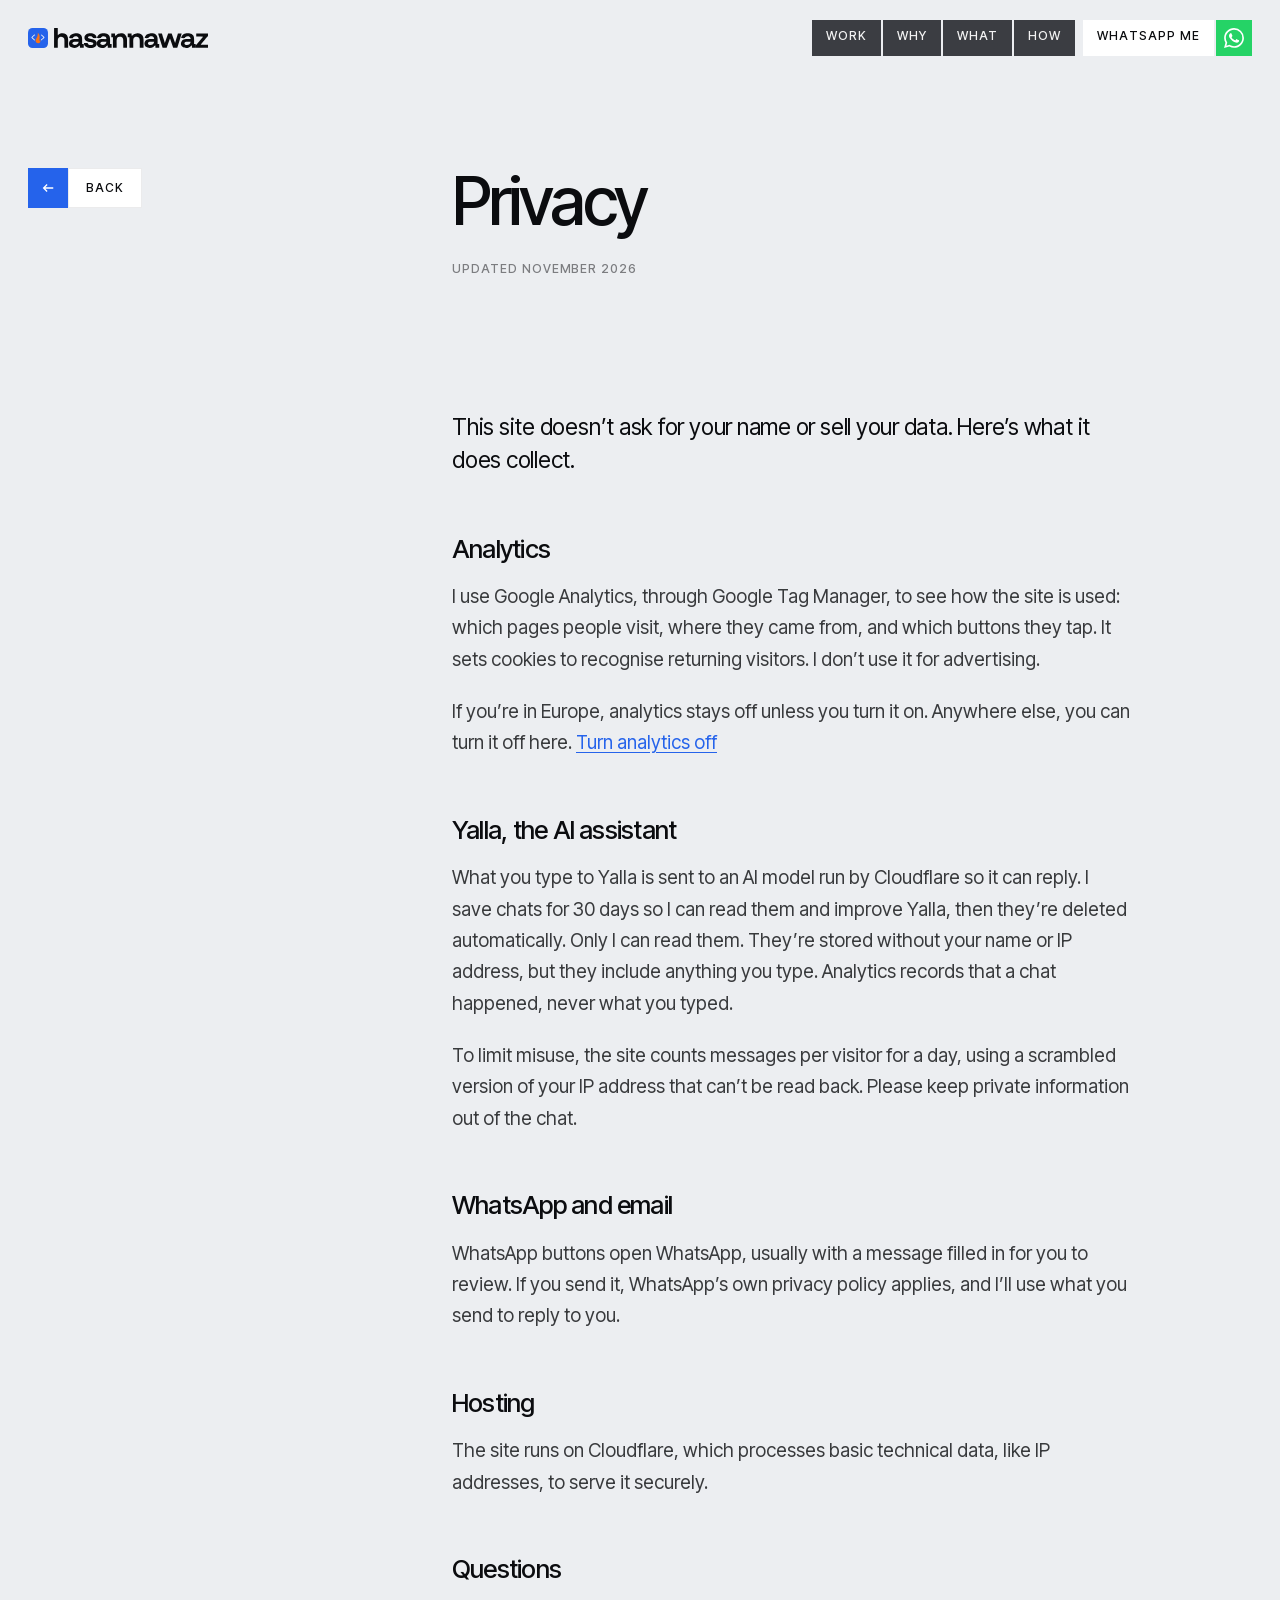
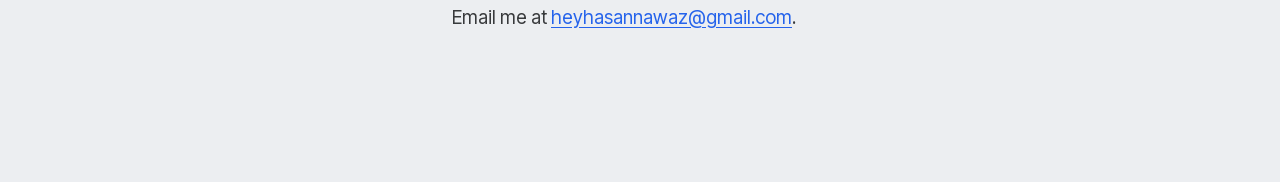
==== commit f3fa93b9: "Save Yalla chats for Hasan to read and fix the drawer flash Chats are kept for 30 days in Workers KV" ====
--- a/privacy.html
+++ b/privacy.html
@@ -61,7 +61,7 @@
         <p>I use Google Analytics, through Google Tag Manager, to see how the site is used: which pages people visit, where they came from, and which buttons they tap. It sets cookies to recognise returning visitors. I don’t use it for advertising.</p>
         <p>If you’re in Europe, analytics stays off unless you turn it on. Anywhere else, you can turn it off here. <button type="button" data-consent-toggle>Turn analytics off</button></p>
         <h2>Yalla, the AI assistant</h2>
-        <p>What you type to Yalla is sent to an AI model run by Cloudflare so it can reply. I don’t save your chats. The conversation stays in your browser until you close the tab. Analytics records that a chat happened, never what you typed.</p>
+        <p>What you type to Yalla is sent to an AI model run by Cloudflare so it can reply. I save chats for 30 days so I can read them and improve Yalla, then they’re deleted automatically. Only I can read them. They’re stored without your name or IP address, but they include anything you type. Analytics records that a chat happened, never what you typed.</p>
         <p>To limit misuse, the site counts messages per visitor for a day, using a scrambled version of your IP address that can’t be read back. Please keep private information out of the chat.</p>
         <h2>WhatsApp and email</h2>
         <p>WhatsApp buttons open WhatsApp, usually with a message filled in for you to review. If you send it, WhatsApp’s own privacy policy applies, and I’ll use what you send to reply to you.</p>
--- a/styles.css
+++ b/styles.css
@@ -3378,10 +3378,11 @@
 .yc-fluid i:nth-child(1) { left: -25%; bottom: -30%; width: 90%; height: 80%; background: #2563eb; animation: yc-drift-a 19s var(--ease-io) infinite alternate; }
 .yc-fluid i:nth-child(2) { right: -25%; top: -20%; width: 80%; height: 70%; background: #7c3aed; animation: yc-drift-b 23s var(--ease-io) infinite alternate; }
 .yc-fluid i:nth-child(3) { right: -10%; bottom: -25%; width: 60%; height: 55%; background: #f97316; animation: yc-drift-c 27s var(--ease-io) infinite alternate; }
-.yalla > .yc-fluid { z-index: 0; transition: opacity 0.8s var(--ease-out); }
+.yalla > .yc-fluid { z-index: 0; opacity: 0; contain: strict; transition: opacity 0.8s var(--ease-out); }
+.yalla.is-settled > .yc-fluid { opacity: 1; }
 .yalla > .yc-fluid i { filter: blur(90px); opacity: 0.16; }
 .yalla > .yc-fluid i:nth-child(3) { opacity: 0.2; }
-.yalla.is-chatting > .yc-fluid { opacity: 0.6; }
+.yalla.is-settled.is-chatting > .yc-fluid { opacity: 0.6; }
 @keyframes yc-drift-a { to { transform: translate(28%, -22%) scale(1.15); } }
 @keyframes yc-drift-b { to { transform: translate(-26%, 24%) scale(0.9); } }
 @keyframes yc-drift-c { to { transform: translate(-34%, -18%) scale(1.2); } }
@@ -3434,6 +3435,7 @@
   background: #fff;
   color: var(--ink);
   transform: translateX(100%);
+  will-change: transform;
   transition: transform 0.6s var(--ease-out), display 0.6s allow-discrete, overlay 0.6s allow-discrete;
 }
 .yalla[open] { display: flex; transform: none; }
@@ -3554,8 +3556,9 @@
   .yalla-float { right: 14px; bottom: calc(14px + env(safe-area-inset-bottom)); }
   .yalla-float-label { display: none; }
   .yc-tile:not([class*="--"]) { width: 52px; height: 52px; padding: 4.5px; }
-  .yalla { inset: 0; width: 100%; height: 100dvh; border-left: 0; overscroll-behavior: none; box-shadow: 0 0 0 100vh #fff; } /* nothing shows around it, ever */
-  .yalla[open]::backdrop { background: #fff; }
+  .yalla { inset: 0; width: 100%; height: 100dvh; border-left: 0; overscroll-behavior: none; }
+  .yalla.is-settled { box-shadow: 0 0 0 100vh #fff; } /* only once it's in place: earlier, this flashes the page white */
+  .yalla.is-settled::backdrop { background: #fff; }
   .yalla-dock { transform: translateY(calc(var(--kb, 0px) * -1)); transition: transform 0.32s cubic-bezier(0.32, 0.72, 0, 1); }
   .yalla-scroll { padding-bottom: calc(24px + var(--kb, 0px)); }
   .yalla-bar { padding-top: env(safe-area-inset-top); }
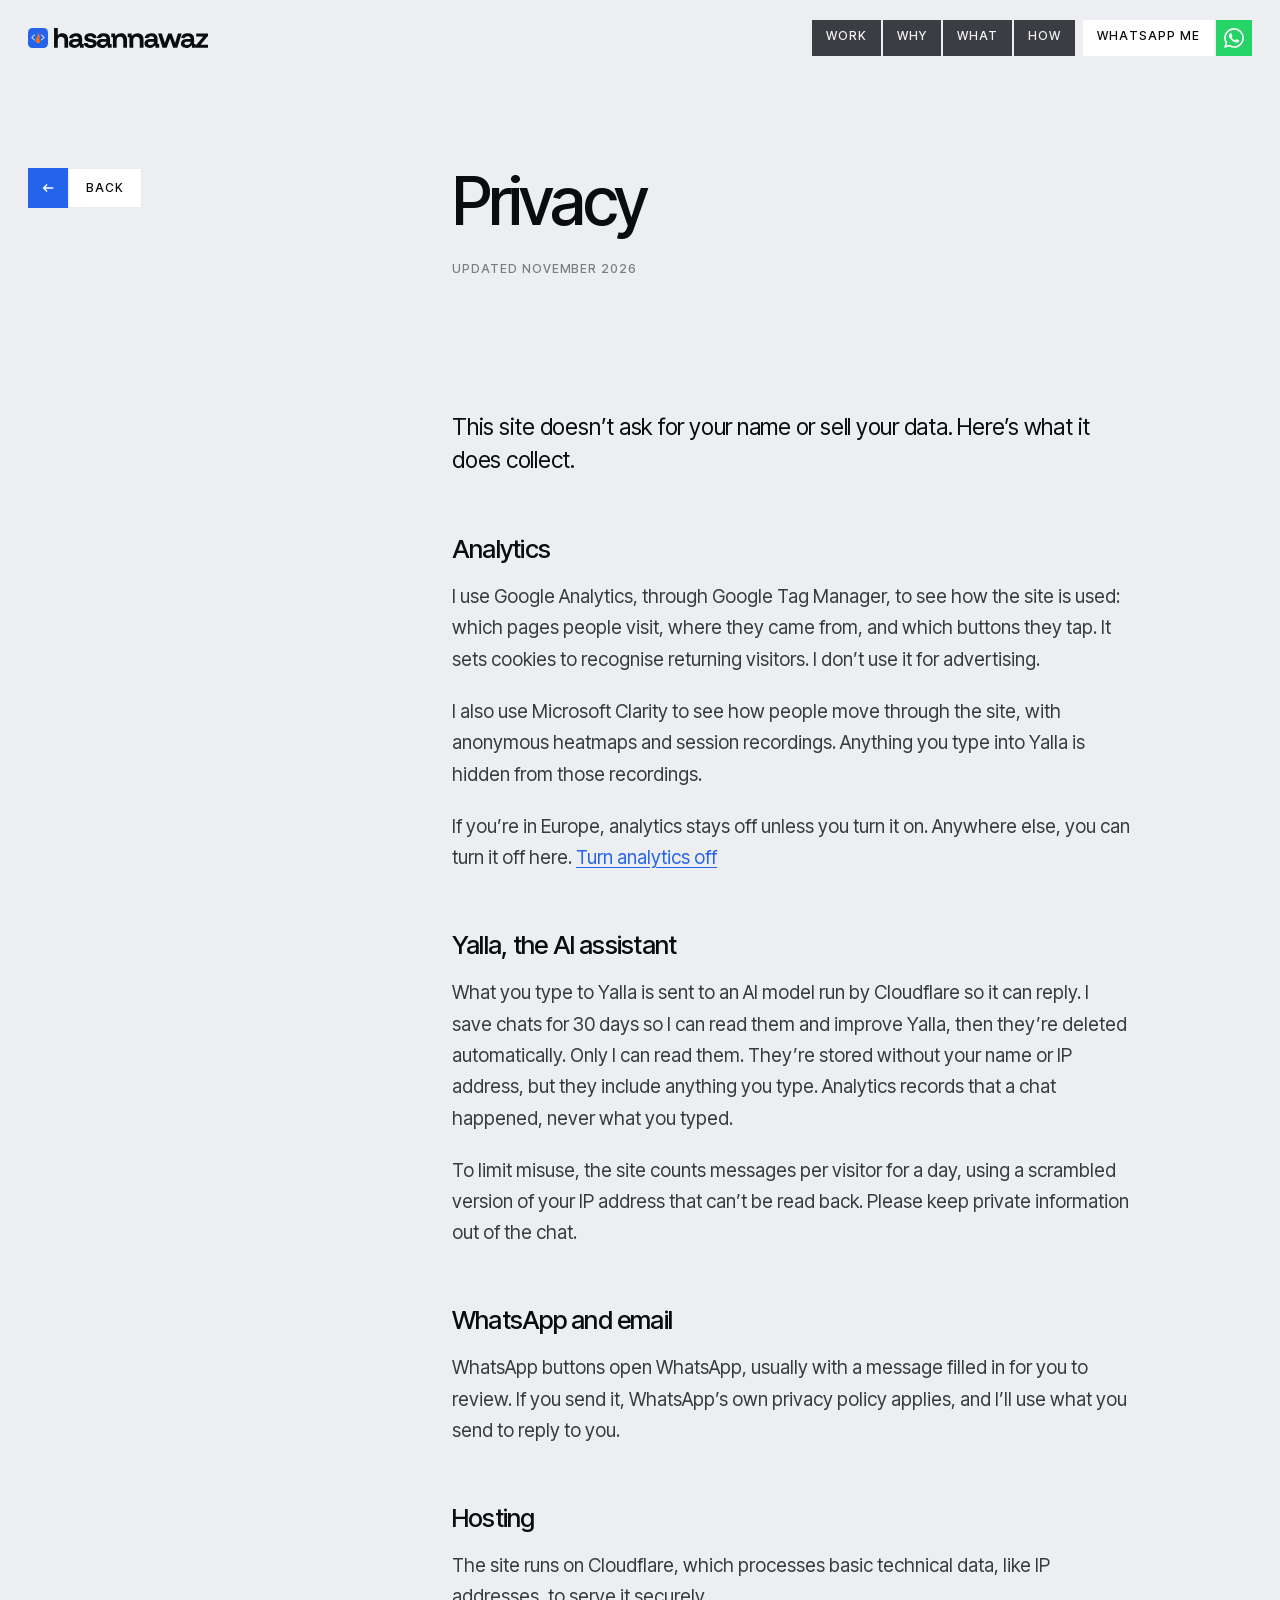
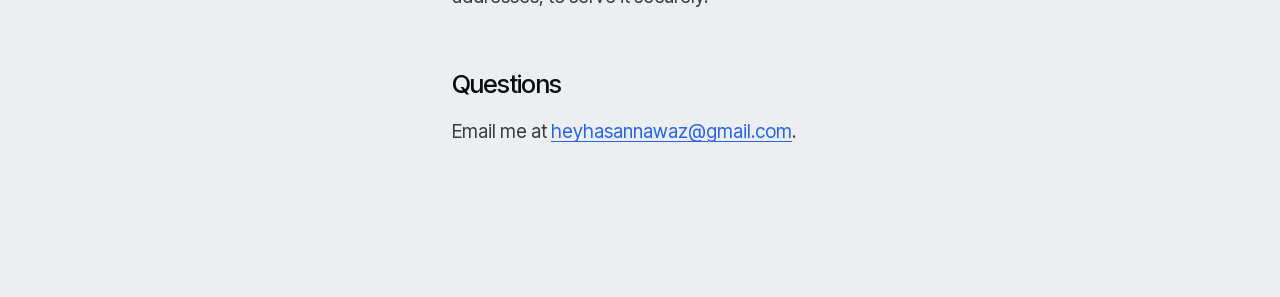
==== commit 9c6377e8: "Give Yalla emotions and keep its conversations flowing Adds a personality and 8 feelings, always off" ====
--- a/privacy.html
+++ b/privacy.html
@@ -59,6 +59,7 @@
         <p>This site doesn’t ask for your name or sell your data. Here’s what it does collect.</p>
         <h2>Analytics</h2>
         <p>I use Google Analytics, through Google Tag Manager, to see how the site is used: which pages people visit, where they came from, and which buttons they tap. It sets cookies to recognise returning visitors. I don’t use it for advertising.</p>
+        <p>I also use Microsoft Clarity to see how people move through the site, with anonymous heatmaps and session recordings. Anything you type into Yalla is hidden from those recordings.</p>
         <p>If you’re in Europe, analytics stays off unless you turn it on. Anywhere else, you can turn it off here. <button type="button" data-consent-toggle>Turn analytics off</button></p>
         <h2>Yalla, the AI assistant</h2>
         <p>What you type to Yalla is sent to an AI model run by Cloudflare so it can reply. I save chats for 30 days so I can read them and improve Yalla, then they’re deleted automatically. Only I can read them. They’re stored without your name or IP address, but they include anything you type. Analytics records that a chat happened, never what you typed.</p>
--- a/styles.css
+++ b/styles.css
@@ -3368,6 +3368,30 @@
 [data-mood="puzzled"] .yc-root { transform: rotate(8deg); }
 [data-mood="puzzled"] .yc-arm--l { transform: rotate(-16deg); }
 [data-mood="puzzled"] .yc-arm--r { transform: rotate(16deg); }
+/* feelings: mostly the eyes, because that's where a face lives */
+[data-mood="excited"] .yc-eye { transform: scale(1.22); }
+[data-mood="excited"] .yc-arm--l { transform: rotate(8deg); }
+[data-mood="excited"] .yc-arm--r { transform: rotate(-8deg); }
+[data-mood="happy"] .yc-eye, [data-mood="proud"] .yc-eye { opacity: 0; }
+[data-mood="happy"] .yc-joy, [data-mood="proud"] .yc-joy { opacity: 1; }
+[data-mood="proud"] .yc-root { transform: translateY(-1px) scale(0.97, 1.05); }
+[data-mood="curious"] .yc-eye:first-child { transform: scale(0.86); }
+[data-mood="curious"] .yc-eye:nth-child(2) { transform: scale(1.2); }
+[data-mood="sad"] .yc-eye { transform: scaleY(0.62) translateY(2px); }
+[data-mood="sad"] .yc-root { transform: translateY(1.2px) rotate(-2deg); }
+[data-mood="sad"] .yc-arm--l { transform: rotate(-16deg); }
+[data-mood="sad"] .yc-arm--r { transform: rotate(16deg); }
+[data-mood="surprised"] .yc-eye { transform: scale(1.34); }
+[data-mood="embarrassed"] .yc-eyes { transform: translate(-1.2px, 1.2px); }
+[data-mood="embarrassed"] .yc-root { transform: rotate(-5deg); }
+[data-mood="embarrassed"] .yc-arm--r { transform: rotate(12deg); }
+[data-mood="playful"] .yc-eye:first-child { transform: scaleY(0.12); }
+[data-mood="playful"] .yc-root { transform: rotate(6deg); }
+[data-mood="sleepy"] .yc-eye { transform: scaleY(0.14); }
+[data-mood="sleepy"] .yc-root { transform: translateY(1px) rotate(4deg); }
+[data-mood="sleepy"] .yc-body { animation-duration: 7s; }
+.yc-eye { transition: opacity 0.15s linear, transform 0.25s cubic-bezier(0.34, 1.56, 0.64, 1); }
+.yalla .yc-tile { cursor: pointer; }
 @keyframes yc-breathe { 50% { transform: scaleY(1.018); } }
 @keyframes yc-tap { 0%, 100% { transform: rotate(16deg); } 50% { transform: rotate(10deg); } }
 @keyframes yc-ponder { 0%, 38% { transform: translate(1.3px, -1.1px); } 42%, 80% { transform: translate(-1.2px, -1.2px); } 84%, 96% { transform: translate(0.2px, -1.3px); } 100% { transform: translate(1.3px, -1.1px); } }
@@ -3380,8 +3404,11 @@
 .yc-fluid i:nth-child(3) { right: -10%; bottom: -25%; width: 60%; height: 55%; background: #f97316; animation: yc-drift-c 27s var(--ease-io) infinite alternate; }
 .yalla > .yc-fluid { z-index: 0; opacity: 0; contain: strict; transition: opacity 0.8s var(--ease-out); }
 .yalla.is-settled > .yc-fluid { opacity: 1; }
-.yalla > .yc-fluid i { filter: blur(90px); opacity: 0.16; }
-.yalla > .yc-fluid i:nth-child(3) { opacity: 0.2; }
+.yalla > .yc-fluid i { width: 150%; height: 120%; animation: none; opacity: 0.11; } /* plain gradients: animated blur this size flickers on phones */
+.yalla > .yc-fluid i:nth-child(1) { background: radial-gradient(closest-side, #2563eb, transparent); }
+.yalla > .yc-fluid i:nth-child(2) { background: radial-gradient(closest-side, #7c3aed, transparent); }
+.yalla > .yc-fluid i:nth-child(3) { background: radial-gradient(closest-side, #f97316, transparent); }
+.yalla > .yc-fluid i:nth-child(3) { opacity: 0.14; }
 .yalla.is-settled.is-chatting > .yc-fluid { opacity: 0.6; }
 @keyframes yc-drift-a { to { transform: translate(28%, -22%) scale(1.15); } }
 @keyframes yc-drift-b { to { transform: translate(-26%, 24%) scale(0.9); } }
@@ -3439,6 +3466,7 @@
   transition: transform 0.6s var(--ease-out), display 0.6s allow-discrete, overlay 0.6s allow-discrete;
 }
 .yalla[open] { display: flex; transform: none; }
+.yalla.is-settled { will-change: auto; }
 @starting-style { .yalla[open] { transform: translateX(100%); } }
 .yalla::backdrop { background: rgba(5, 5, 5, 0); transition: background-color 0.6s var(--ease-out), display 0.6s allow-discrete, overlay 0.6s allow-discrete; }
 .yalla[open]::backdrop { background: rgba(11, 12, 15, 0.28); }
@@ -3493,7 +3521,6 @@
 .yalla-plans { display: grid; }
 .yalla-plans .yalla-plan:first-child { border-top: 0; }
 .yalla-log { display: grid; gap: 22px; }
-.yalla-spacer { flex: none; }
 .yalla-log:empty { display: none; }
 .yalla-log > * { animation: yalla-rise 0.5s var(--ease-out) backwards; }
 .yalla-msg { margin: 0; font-size: 16.5px; line-height: 1.6; white-space: pre-wrap; overflow-wrap: anywhere; }
@@ -3557,6 +3584,7 @@
   .yalla-float-label { display: none; }
   .yc-tile:not([class*="--"]) { width: 52px; height: 52px; padding: 4.5px; }
   .yalla { inset: 0; width: 100%; height: 100dvh; border-left: 0; overscroll-behavior: none; }
+  html.yalla-covered main, html.yalla-covered footer, html.yalla-covered header { visibility: hidden; } /* nothing moving behind it */
   .yalla.is-settled { box-shadow: 0 0 0 100vh #fff; } /* only once it's in place: earlier, this flashes the page white */
   .yalla.is-settled::backdrop { background: #fff; }
   .yalla-dock { transform: translateY(calc(var(--kb, 0px) * -1)); transition: transform 0.32s cubic-bezier(0.32, 0.72, 0, 1); }
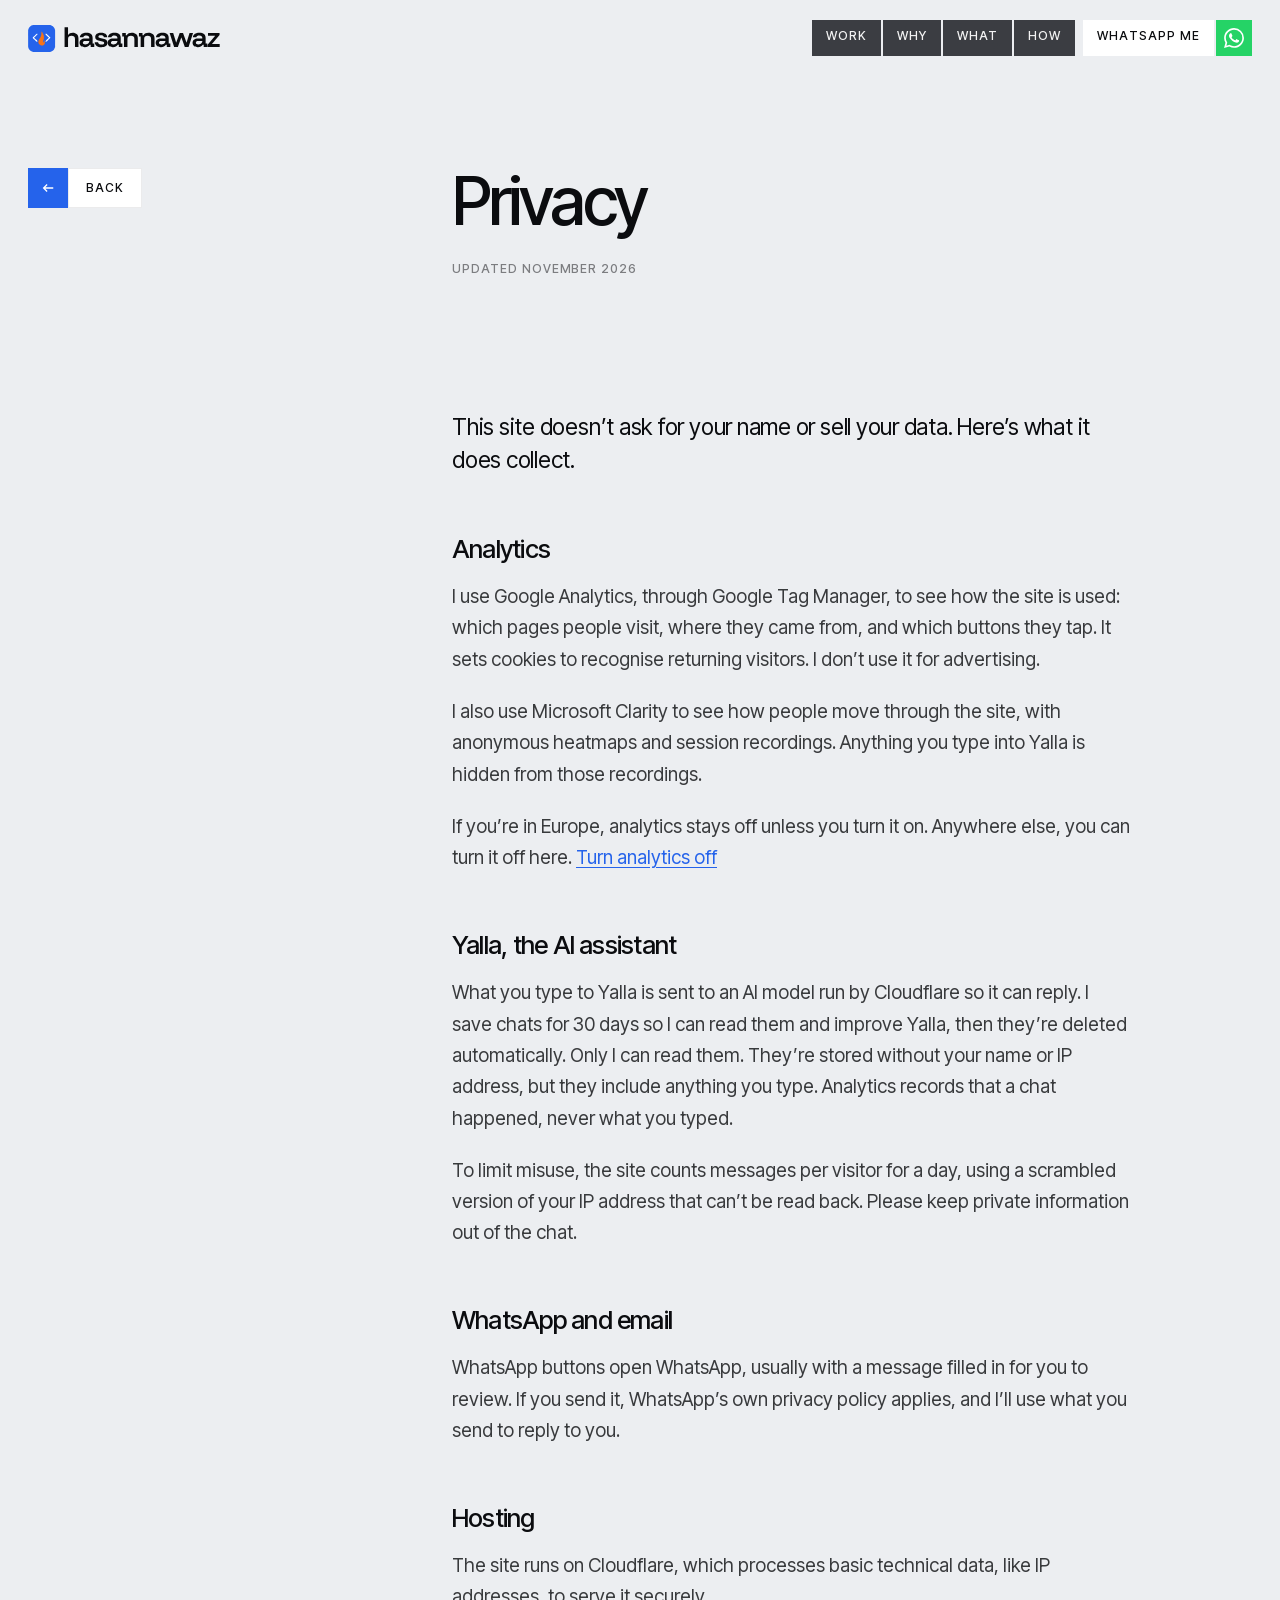
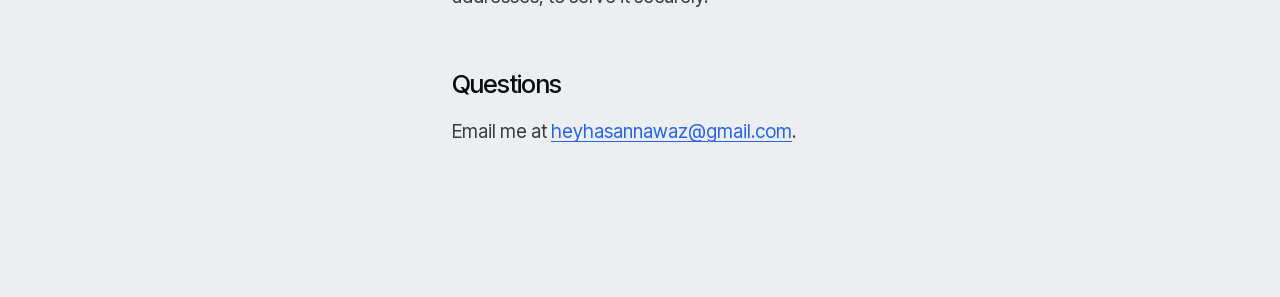
==== commit 9c0a5110: "New logo lockup; the homepage logo reloads the page - Hasan's new lockup (1 artwork, 341x48) replace" ====
--- a/privacy.html
+++ b/privacy.html
@@ -14,9 +14,10 @@
 </head>
 <body class="article-page">
   <header class="nav on-light" data-nav>
-    <a class="logo intro" style="--d:.1s" href="index.html" aria-label="Hasan Nawaz, back to top">
-      <!-- Primary lockup: the mark (keeps its colours) + assets/logo.svg inlined so the letters follow the nav colour -->
-      <svg class="logo-mark" aria-hidden="true" focusable="false" viewBox="0 0 89 89"><rect width="88.8989" height="88.8989" rx="20" fill="#2563EB"/><path d="M43.4643 21C44.4265 21.4684 46.7513 24.7281 47.4126 25.707C51.6066 31.9151 53.1683 39.4463 51.4425 46.7637C51.0049 48.6191 48.0731 56.4833 49.6516 57.8234L49.9179 57.7685C50.9536 56.9243 52.2333 53.517 52.3788 52.0742C52.4289 51.577 52.5545 50.1632 52.7321 49.8426L52.8793 49.8483C53.7934 51.23 54.9022 54.4875 55.0895 56.1744C55.4531 59.4474 55.0062 61.7776 53.0297 64.3775C51.4194 66.1621 48.9499 67.4614 46.5243 67.771C43.0776 68.2109 39.9053 66.4998 37.2759 64.4209C32.6242 60.7158 33.3121 53.397 35.6832 48.6239C37.8604 44.2412 40.6547 41.1829 42.171 36.3794C43.895 30.9178 43.9897 26.5763 43.4643 21Z" fill="#F97316"/><path d="M28.7522 28.5156C30.762 28.3118 31.6346 30.3528 30.2178 31.8491C28.8573 33.2861 27.4086 34.5387 25.9572 35.881C23.8087 37.8681 21.8025 40.1141 19.4879 41.905C22.9044 44.784 25.9347 48.1846 29.3478 51.0424C31.45 52.8025 31.7357 55.3491 28.6623 55.3389C27.2529 54.6393 24.3879 51.5239 22.973 50.1946C20.4725 47.8427 17.0883 45.1069 15.0817 42.3993C14.1472 41.1382 21.5131 34.9851 22.58 33.9933C24.3208 32.3754 26.7758 29.5313 28.7522 28.5156Z" fill="#F7F6F5"/><path d="M59.0312 28.5046C60.6052 28.4657 63.9848 32.5021 65.3123 33.6672C67.7548 35.8108 70.2375 38.1232 72.4707 40.4826C72.7989 40.8294 73.3325 41.5824 73.2931 42.0869C72.3874 44.2068 66.967 48.4799 65.1016 50.3897C63.9898 51.528 61.22 54.301 60.0131 55.068C58.4784 55.8248 57.1362 54.5332 57.3024 53.3842C57.5058 51.9774 61.0928 49.0745 62.1068 48.1409C64.2957 46.1255 66.4581 43.658 68.7691 41.9381C65.1675 38.992 62.0085 35.37 58.4481 32.3257C56.7364 30.8622 56.7731 29.289 59.0312 28.5046Z" fill="#F7F6F5"/></svg><svg class="wordmark" aria-hidden="true" focusable="false" viewBox="5 7.5 490 63.5"><mask id="logo-cut" maskUnits="userSpaceOnUse" x="0" y="0" width="525" height="84"><path fill="#fff" d="M367.432 25.1884L378.593 25.1379C381.422 32.4296 383.772 40.0099 386.579 47.3219C387.55 49.8492 388.776 52.6045 389.421 55.2073C390.617 51.7477 391.67 47.7548 392.734 44.2069L398.424 25.196C402.363 25.1247 406.302 25.1393 410.238 25.2397C409.747 28.2518 408.03 33.1226 407.045 36.1539L396.424 69.9009L383.383 69.9075C380.53 60.4303 375.933 50.8133 373.316 40.9822C371.774 43.8247 370.317 48.5071 369.174 51.712L362.672 69.8996L349.799 69.9525C346.932 62.1941 344.277 52.5417 341.663 44.5583C339.858 39.0549 336.988 30.6584 335.727 25.2624C338.755 25.0136 344.37 25.1494 347.591 25.1371C348.718 28.294 349.56 31.8255 350.666 34.9857C352.986 41.6178 354.939 48.174 356.912 54.9101C358.445 51.1938 359.721 47.1175 361.068 43.3002C363.226 37.2765 365.35 31.2392 367.432 25.1884Z"/><path fill="#fff" d="M141.475 39.4926C144.699 25.3222 157.449 22.9065 169.838 25.1578C173.583 25.8385 178.852 28.802 180.608 32.1913C184.258 39.2372 182.827 50.3811 182.996 58.2333L187.89 58.3553C188.107 62.143 188.04 66.0956 188.035 69.9003L175.763 69.9041C175.773 67.8775 175.866 65.0835 175.563 63.1595C173.747 62.1905 169.245 68.0838 166.916 69.0163C161.252 71.2852 153.465 71.6293 148.036 68.7417C144.591 66.8951 142.006 63.7713 140.837 60.0407C140.779 59.8519 140.729 59.661 140.686 59.4684C140.794 58.7512 140.683 55.3452 140.605 54.5729C145.408 39.4164 159.33 43.5237 171.49 42.7061C171.147 40.1634 170.806 37.0924 168.436 35.6709C162.376 32.0363 156.456 33.8429 153.255 39.6378C149.877 39.6476 144.749 39.7994 141.475 39.4926Z"/><path fill="#fff" d="M408.683 39.4042C410.851 28.0241 419.31 24.4801 429.926 24.4398C437.577 24.0954 447.597 27.4842 449.125 36.0925C450.28 42.593 449.789 51.4271 449.765 58.2392L454.795 58.3311C454.946 59.5182 454.944 60.8557 454.971 62.0642L455.522 62.1182L455.531 69.853L454.974 69.949C451.781 69.7334 446.284 69.9046 442.92 69.906C442.948 68.1979 443.085 64.8168 442.827 63.2892L442.621 63.1693C442.076 62.8505 440.896 63.2867 440.517 63.76C428.105 79.1905 396.97 67.9054 411.789 47.2838C415.977 41.4566 431.808 42.9 438.918 42.7965C438.732 41.675 438.509 40.1159 438.15 39.0552C435.909 32.4609 425.825 32.5441 421.744 37.1729C421.187 37.8069 420.665 38.8791 420.284 39.6418C416.844 39.6769 412.03 39.7609 408.683 39.4042Z"/><path fill="#fff" d="M69.8426 24.6658C70.9549 24.5506 72.0722 24.4883 73.1903 24.479C78.9473 24.3761 85.302 25.0046 89.6595 29.2217C94.7238 34.1227 94.3192 41.2473 94.3162 47.7206C94.2934 51.2243 94.3121 54.7283 94.3724 58.2318L99.2552 58.294C99.6642 61.2707 99.5079 66.7432 99.4963 69.8848L87.3769 69.9005C87.3939 68.7227 87.5986 63.8428 87.0551 63.0801C84.7067 62.9876 82.3682 66.6815 80.0857 68.0077C72.9977 72.1252 63.9264 71.8675 57.0118 67.2637C56.9156 67.1789 56.8209 67.0925 56.7277 67.0044C51.1693 61.7325 50.9685 52.7162 56.1505 47.3033C61.9421 41.2536 75.2945 42.8997 83.1536 42.8034C83.0864 41.7392 83.0173 40.5027 82.7495 39.4774C80.9975 32.7693 70.3925 32.3111 66.3407 36.9391C65.7215 37.6467 65.0717 38.828 64.5999 39.6689C62.6279 39.6807 54.8091 39.9798 53.4995 39.2097C52.6514 37.6302 55.3863 32.8096 56.4001 31.4658C59.7747 26.9934 64.5264 25.4222 69.8426 24.6658Z"/><path fill="#fff" d="M309.535 24.6641C315.924 23.9118 324.76 24.5763 329.511 29.3393C334.55 34.3937 333.982 41.3776 333.955 47.92C333.941 51.3708 333.944 54.8216 333.966 58.2723L338.969 58.3297C339.2 62.2301 339.139 65.9827 339.112 69.8851L327.061 69.8996C327.07 68.1802 327.234 64.7547 326.886 63.2482C324.697 62.1083 322.39 66.631 320.464 67.7372C313.285 71.8618 303.698 72.0475 296.728 67.251C296.621 67.1577 296.517 67.0628 296.415 66.966C290.885 61.7437 290.698 52.649 295.902 47.3085C301.857 41.2001 315.019 42.926 323.026 42.7789C322.56 39.9605 322.19 36.5986 319.348 35.2552C313.551 32.5144 307.237 33.789 304.42 39.6456C300.832 39.6692 296.366 39.7515 292.86 39.4555C294.588 29.9698 300.368 25.9933 309.535 24.6641Z"/><path fill="#fff" d="M5.3821 7.65381C9.3062 7.51005 13.0655 7.55422 16.9887 7.59428L16.9972 21.6926C16.9986 24.1256 16.8877 28.0252 17.2153 30.3207L17.4353 30.4389C21.5651 25.7343 25.3709 24.7544 31.4414 24.5368C39.9544 24.2317 47.0899 28.8027 49.1039 37.3155C50.2505 42.1627 49.9142 47.8766 49.9079 52.9047L49.8761 69.87L38.1196 69.9202L38.107 52.4169C38.1174 48.1685 38.6454 40.5866 35.3556 38.0631C27.3418 31.9163 17.0334 35.0916 17.0537 46.0849C17.0685 54.3184 17.0038 62.0345 16.9958 69.8903L5.20643 69.9103L5.23098 29.6817C5.22799 22.6759 5.0072 14.5277 5.3821 7.65381Z"/><path fill="#fff" d="M267.5 24.6665C276.297 23.4313 286.375 27.6478 288.488 36.9585C289.67 42.167 289.335 47.5561 289.327 52.8656L289.302 69.8879L277.279 69.9047L277.285 54.1679C277.296 49.6669 278.088 40.0819 274.023 37.2729C269.261 33.9826 262.175 34.1669 258.313 38.987C256.07 42.553 256.586 49.7487 256.599 54.0601L256.61 69.8855L244.635 69.9074C244.417 59.1504 244.612 47.7344 244.613 36.925L239.053 36.9022C239.029 33.0053 239.043 29.1082 239.093 25.2113C243.2 25.1482 247.306 25.1446 251.412 25.2006C251.395 26.9916 250.977 31.2018 252.133 32.3132C254.492 32.2059 256.451 28.2629 259.756 26.7916C263.264 25.2305 263.72 25.1356 267.5 24.6665Z"/><path fill="#fff" d="M215.139 24.6725C215.872 24.5921 216.609 24.5518 217.346 24.5521C222.687 24.523 227.618 25.4893 231.576 29.3908C237.868 35.5931 236.83 45.3481 236.816 53.4769L236.819 69.8902L224.974 69.9171C224.837 64.5052 224.954 58.5351 224.986 52.8412C225.041 43.1802 225.647 34.3165 212.713 35.1546C210.049 35.3272 207.575 36.5568 205.871 38.7176C203.258 43.0653 203.814 49.9748 203.831 54.9748L203.853 69.8973L192.156 69.8803C191.871 59.3359 192.145 47.5638 192.157 36.9228L186.955 36.9127L186.969 25.1499C190.909 25.1263 194.849 25.1515 198.788 25.2256C198.806 26.5096 198.508 31.3406 199.192 32.0915C202.128 32.4605 204.248 28.0887 207.073 26.7384C210.187 25.2498 211.815 25.0676 215.139 24.6725Z"/><path fill="#fff" d="M111.564 55.0469C113.487 60.9095 117.687 61.8703 123.508 61.6085C125.781 61.5065 130.284 59.8848 129.806 56.9736C129.258 53.6406 123.786 52.77 121.107 52.3218C116.361 51.4178 110.176 50.6139 106.163 47.6847C103.824 45.99 102.275 43.4163 101.873 40.556C99.2857 23.3583 124.454 20.8507 134.717 28.315C138.733 31.2363 139.809 34.9652 140.437 39.5982C136.805 39.7011 132.811 39.6385 129.155 39.6465C129.116 39.5318 129.074 39.4179 129.03 39.3049C126.772 33.4881 121.94 32.4456 116.114 34.0796C114.566 34.5134 112.133 36.9397 113.2 38.5559C114.931 41.1793 119.649 41.5713 122.502 42.176C130.049 43.5922 136.426 44.0685 140.105 51.9045L140.605 54.5728C140.683 55.3451 140.794 58.7512 140.686 59.4683L140.037 60.718C139.833 62.881 137.649 65.712 135.965 67.0009C130.566 71.1466 123.286 71.0928 116.869 70.6234C109.319 70.0711 99.0973 64.2876 100.181 55.5034C101.188 54.6118 109.537 55.026 111.564 55.0469Z"/><path fill="#fff" d="M456.638 25.1841C467.918 25.1429 482.849 24.7542 493.936 25.2831L493.961 32.8582C491.095 35.1175 482.237 46.7519 479.442 49.9634C477.793 51.8578 471.98 58.7885 470.793 60.5536C478.687 60.504 486.585 60.4988 494.48 60.5383C494.515 63.6524 494.518 66.7671 494.485 69.8813L468.656 69.906C465.235 69.9073 458.783 70.0815 455.53 69.8522L455.522 62.1174C456.874 60.465 458.268 59.0159 459.697 57.4348C465.734 50.7555 471.1 43.5096 476.989 36.703C477.491 36.1219 477.974 35.5452 478.416 34.9172C471.147 34.8267 463.877 34.8091 456.608 34.8643C456.605 31.7196 456.537 28.307 456.638 25.1841Z"/><path fill="#000" d="M164.138 51.3164C166.573 51.3537 169.009 51.3526 171.444 51.3123C170.228 58.3184 166.771 60.7834 159.813 61.5472C157.313 61.4125 155.654 61.2213 153.729 59.4811C151.892 57.8207 151.469 55.4926 153.326 53.6506C156.022 50.9765 160.625 51.3641 164.138 51.3164Z"/><path fill="#000" d="M431.605 51.3165C434.013 51.3505 436.422 51.3242 438.83 51.2375C437.522 58.4263 433.925 60.831 426.84 61.563C424.467 61.3646 422.736 61.2776 420.915 59.5797C419.225 58.0027 418.243 55.5217 420.127 53.6606C422.909 50.9143 427.976 51.3785 431.605 51.3165Z"/><path fill="#000" d="M75.5569 51.3162L83.304 51.3472C81.8598 58.3351 78.5543 60.7316 71.5429 61.5555C67.638 61.581 60.6529 58.9091 64.6464 53.6978C66.6475 51.0863 72.3159 51.3554 75.5569 51.3162Z"/><path fill="#000" d="M315.828 51.3144C318.203 51.3701 320.579 51.3528 322.955 51.262C321.599 58.4884 318.083 60.7134 310.915 61.5444C308.534 61.4736 306.855 61.2536 305.086 59.5995C303.445 58.0651 302.455 55.3767 304.285 53.5915C307.039 50.9067 312.24 51.3588 315.828 51.3144Z"/></mask><rect width="525" height="84" fill="currentColor" mask="url(#logo-cut)"/></svg>
+    <a class="logo intro" style="--d:.1s" href="index.html" aria-label="Hasan Nawaz, home">
+      <!-- Primary lockup (mark + wordmark, one artwork). The mark keeps its colours; the letters use
+           currentColor, so they follow the nav colour (white, dark on light sections) -->
+      <svg class="logo-lockup" aria-hidden="true" focusable="false" viewBox="0 0 341 48"><path d="M38.3548 47.9041C38.0911 47.9377 42.6984 47.9664 38.0384 47.9808C33.3736 47.9904 15.213 48.0048 10.39 47.9808C5.56694 47.952 9.53657 47.8945 9.10989 47.8178C8.6832 47.7411 8.36678 47.6884 7.83462 47.511C7.30246 47.3336 6.31484 46.95 5.91692 46.7535C5.5142 46.5521 5.59571 46.4227 5.4375 46.3172C5.27449 46.2117 5.11628 46.2213 4.95807 46.1158C4.79507 46.0056 4.63686 45.7994 4.47865 45.6796C4.31564 45.5645 4.29647 45.6748 3.99922 45.4063C3.69718 45.1378 3.14105 44.6584 2.6856 44.0639C2.22535 43.4646 1.58772 42.4626 1.24253 41.825C0.90214 41.1874 0.74393 40.6264 0.624074 40.2285C0.504218 39.8258 0.580926 39.6963 0.523395 39.4279C0.470658 39.1594 0.350802 38.9484 0.307654 38.6272C0.259711 38.3108 0.250123 42.2757 0.240534 37.5102C0.230946 32.7447 0.211769 14.7375 0.240534 10.0248C0.2693 5.30723 0.384362 9.43508 0.413127 9.22413C0.437098 9.01318 0.312448 9.11866 0.39395 8.74471C0.480247 8.37075 0.652839 7.62765 0.911729 6.98522C1.17062 6.34758 1.59251 5.47982 1.94729 4.90931C2.30206 4.33879 2.70478 3.93608 3.04037 3.56213C3.37118 3.18818 3.63007 2.94846 3.95128 2.6704C4.2677 2.39233 4.38756 2.22933 4.95807 1.88894C5.52379 1.54854 6.79427 0.867761 7.35519 0.628049C7.91133 0.393131 8.07433 0.52737 8.31404 0.46025C8.55375 0.393131 8.44349 0.30204 8.79347 0.234921C9.13865 0.163007 5.5142 0.0671224 10.39 0.0335627C15.2657 3.0119e-06 33.2154 0.0095915 38.0384 0.0335627C42.8566 0.0623282 38.8869 0.115065 39.3136 0.196567C39.7403 0.273275 40.0615 0.326012 40.5937 0.503399C41.1259 0.680786 42.1135 1.05953 42.5114 1.26089C42.9093 1.45745 42.8326 1.5869 42.9908 1.69717C43.149 1.80264 43.312 1.79305 43.4702 1.89852C43.6284 2.004 43.7915 2.21494 43.9497 2.33001C44.1079 2.44986 44.1318 2.3348 44.4291 2.60807C44.7263 2.87655 45.2825 3.35597 45.7427 3.95046C46.203 4.54495 46.8406 5.54694 47.181 6.18937C47.5262 6.82701 47.6844 7.38793 47.8042 7.78586C47.9241 8.18378 47.8474 8.31802 47.9001 8.5865C47.9529 8.85018 48.0727 9.06592 48.1207 9.38234C48.1686 9.70355 48.1734 5.73392 48.183 10.5042C48.1974 15.2697 48.2118 33.2769 48.183 37.9896C48.1542 42.7023 48.0392 38.5745 48.0152 38.7902C47.9864 39.0012 48.1159 38.8957 48.0296 39.2697C47.9481 39.6388 47.7755 40.3867 47.5166 41.0244C47.2577 41.6668 46.8262 42.5441 46.481 43.1051C46.1358 43.6612 45.7667 44.0256 45.4551 44.3803C45.1386 44.7399 44.9708 44.9173 44.5873 45.2433C44.2038 45.5693 43.7387 45.9768 43.149 46.3364C42.5641 46.6912 41.5813 47.1802 41.0731 47.3815C40.5649 47.5829 40.354 47.487 40.1143 47.5541C39.8746 47.6212 39.9273 47.7219 39.6348 47.7794C39.3424 47.837 38.6233 47.8705 38.3548 47.9041Z" fill="#2563EB"/><path d="M16.143 29.8441C15.9417 29.8921 15.8122 29.988 15.5054 29.801C15.1938 29.614 14.7671 29.1777 14.2876 28.7223C13.8082 28.262 13.1466 27.5381 12.6288 27.0587C12.1111 26.5793 11.8234 26.445 11.1858 25.8457C10.5433 25.2417 9.2441 23.9232 8.79344 23.4534C8.33799 22.9788 8.54414 23.1466 8.47223 23.0123C8.40031 22.8781 8.37155 22.763 8.37155 22.648C8.36675 22.5329 8.38593 22.437 8.45305 22.3268C8.52496 22.2213 8.66399 22.1494 8.77426 22.0103C8.88453 21.8665 8.78865 21.8282 9.10986 21.4686C9.43587 21.109 10.179 20.3515 10.7111 19.8529C11.2433 19.3591 11.6652 19.0907 12.3028 18.4914C12.9405 17.8969 14.0096 16.7559 14.5465 16.2668C15.0787 15.7778 15.2896 15.6867 15.5054 15.5525C15.7163 15.4183 15.6636 15.4518 15.8218 15.4566C15.9848 15.4614 16.2964 15.5046 16.4642 15.5813C16.6272 15.6628 16.7519 15.7682 16.819 15.936C16.8861 16.1038 16.8765 16.4155 16.8717 16.5737C16.8622 16.7367 17.3128 16.31 16.7663 16.8949C16.2197 17.4798 14.5465 19.1817 13.5925 20.0926C12.6336 20.9988 11.483 21.9145 11.0276 22.3411C10.5721 22.7678 10.8741 22.5713 10.8598 22.648C10.8454 22.7247 10.855 22.7295 10.9365 22.8062C11.018 22.8877 10.9892 22.7822 11.3536 23.1274C11.7179 23.4726 12.4467 24.2732 13.1131 24.8869C13.7747 25.5006 14.7862 26.306 15.3424 26.8142C15.9033 27.3176 16.2053 27.6292 16.4546 27.9216C16.7039 28.2141 16.7615 28.3723 16.843 28.5593C16.9293 28.7463 16.9676 28.8805 16.9484 29.0387C16.9245 29.2017 16.843 29.3839 16.7087 29.5181C16.5745 29.6524 16.3444 29.801 16.143 29.8441ZM32.2852 29.8729C32.0983 29.9256 31.964 29.8873 31.8058 29.801C31.6428 29.7147 31.4319 29.4798 31.3264 29.3551C31.2161 29.2257 31.1682 29.1969 31.1634 29.0387C31.1538 28.8805 31.0483 28.7463 31.288 28.4011C31.5277 28.0559 32.1654 27.3799 32.5969 26.9628C33.0331 26.5457 33.3639 26.3875 33.8817 25.9081C34.3995 25.4286 35.1522 24.604 35.7035 24.0863C36.2501 23.5685 36.9261 23.0459 37.1754 22.8062C37.4295 22.5665 37.276 22.7535 37.2185 22.648C37.161 22.5425 37.0651 22.3795 36.8302 22.1686C36.5905 21.9576 36.7199 22.2501 35.7946 21.3679C34.8645 20.4906 32.0311 17.7195 31.2593 16.8949C30.4874 16.0703 31.1586 16.5737 31.1634 16.4155C31.1682 16.2573 31.2353 16.0511 31.288 15.936C31.3408 15.821 31.3456 15.8114 31.4846 15.7299C31.6236 15.6484 31.964 15.4854 32.1222 15.4518C32.2852 15.4135 32.175 15.3511 32.4434 15.5141C32.7119 15.6724 32.5825 15.3511 33.7283 16.4155C34.8693 17.4798 38.3452 20.9508 39.3136 21.9097C40.282 22.8685 39.4718 22.0439 39.5341 22.1686C39.6013 22.2932 39.7259 22.461 39.7115 22.648C39.6971 22.835 39.8697 22.8062 39.4574 23.2856C39.0451 23.765 37.8514 24.9492 37.2425 25.5245C36.6336 26.0998 36.4131 26.167 35.7994 26.7423C35.1858 27.3128 34.0399 28.497 33.5605 28.9572C33.0811 29.4175 33.1338 29.3599 32.9229 29.5085C32.7119 29.662 32.4722 29.825 32.2852 29.8729Z" fill-rule="evenodd" clip-rule="evenodd" fill="white"/><path d="M25.5733 36.5753C25.2521 36.6088 24.4802 36.5897 24.135 36.5705C23.7851 36.5561 23.7083 36.5369 23.4926 36.4746C23.2817 36.4123 23.0132 36.2541 22.855 36.2013C22.6968 36.1438 22.644 36.2013 22.5338 36.1534C22.4283 36.1006 22.3468 35.9712 22.2173 35.9041C22.0831 35.8417 21.8674 35.837 21.7379 35.7602C21.6037 35.6835 21.5509 35.5397 21.4167 35.4534C21.2825 35.3671 21.177 35.4246 20.9373 35.2473C20.6976 35.0747 20.2517 34.6959 19.9784 34.4035C19.7052 34.1158 19.4942 33.8234 19.3024 33.5165C19.1059 33.2049 18.9573 33.0083 18.8182 32.5577C18.6792 32.1022 18.521 31.3064 18.473 30.7982C18.4203 30.29 18.4922 29.8681 18.521 29.5181C18.5497 29.173 18.5641 29.0675 18.6408 28.7223C18.7223 28.3723 18.847 27.8402 18.9908 27.4422C19.1394 27.0443 19.4079 26.5889 19.5182 26.3252C19.6284 26.0567 19.5805 25.9752 19.6524 25.8457C19.7243 25.7115 19.8202 25.7642 19.9592 25.5245C20.0983 25.2848 20.3236 24.6712 20.4818 24.4075C20.64 24.139 20.7551 24.1917 20.9181 23.9281C21.0763 23.6596 21.3016 23.0459 21.4407 22.8062C21.5797 22.5665 21.6708 22.6192 21.7475 22.4898C21.8242 22.3555 21.8146 22.1398 21.8865 22.0104C21.9632 21.8761 22.0927 21.9001 22.1934 21.6891C22.2988 21.4782 22.3851 21.0227 22.505 20.7303C22.6248 20.4378 22.7399 20.4618 22.9077 19.9297C23.0803 19.3975 23.4015 18.1462 23.5405 17.5325C23.6748 16.9237 23.7083 16.5497 23.7419 16.2573C23.7755 15.9648 23.7131 15.936 23.7323 15.7778C23.7467 15.6148 23.8186 15.7778 23.8378 15.2984C23.8522 14.819 23.8522 13.3807 23.8378 12.9013C23.8186 12.4219 23.7467 12.6088 23.7275 12.4219C23.7131 12.2349 23.7131 11.9185 23.7275 11.7794C23.7419 11.6404 23.7467 11.5973 23.8138 11.5829C23.8809 11.5685 23.9624 11.5349 24.135 11.6979C24.3028 11.8657 24.5665 12.2205 24.8446 12.5801C25.1179 12.9396 25.4678 13.3807 25.7843 13.8601C26.1007 14.3396 26.4794 14.9772 26.7431 15.4566C27.0068 15.936 27.2561 16.4442 27.3712 16.7367C27.491 17.0291 27.3903 17.0531 27.4479 17.2161C27.5006 17.3743 27.6396 17.5325 27.6924 17.6955C27.7451 17.8537 27.7163 18.012 27.7643 18.175C27.817 18.3332 27.9273 18.3619 27.9896 18.6544C28.0519 18.9468 28.0807 19.6132 28.1334 19.9297C28.1862 20.2509 28.2677 20.1694 28.3108 20.5721C28.3492 20.97 28.3875 21.7179 28.3684 22.3268C28.354 22.9404 28.2677 23.8753 28.2149 24.2445C28.167 24.6184 28.1143 24.4075 28.0759 24.5657C28.0423 24.7239 28.0951 24.8342 28.0088 25.2033C27.9273 25.5773 27.6972 26.4019 27.5677 26.8046C27.4383 27.2025 27.2992 27.4135 27.2417 27.6004C27.1842 27.7874 27.2801 27.7107 27.2273 27.9217C27.1746 28.1326 26.9972 28.5066 26.9205 28.8805C26.8486 29.2545 26.791 29.8394 26.7671 30.1606C26.7431 30.477 26.7719 30.664 26.791 30.7982C26.8054 30.9324 26.791 30.9133 26.8582 30.9564C26.9205 31.0044 27.0403 31.1146 27.1698 31.0619C27.2992 31.0092 27.4862 30.8414 27.63 30.64C27.7691 30.4338 27.9033 30.1318 28.0232 29.8394C28.143 29.5469 28.2773 29.1202 28.3444 28.8805C28.4067 28.6408 28.3684 28.5353 28.4019 28.4011C28.4307 28.2668 28.517 28.2429 28.5409 28.0799C28.5649 27.9217 28.5026 27.6052 28.5409 27.4422C28.5793 27.2792 28.704 27.145 28.7663 27.097C28.8334 27.0491 28.843 27.0155 28.9293 27.1498C29.0156 27.2888 29.2169 27.7155 29.2888 27.9217C29.3608 28.1278 29.308 28.2429 29.3656 28.4011C29.4183 28.5593 29.5573 28.7223 29.6101 28.8805C29.6628 29.0387 29.634 29.2017 29.682 29.3599C29.7347 29.5181 29.8594 29.6524 29.9073 29.8394C29.9552 30.0263 29.96 30.1318 29.9696 30.477C29.9792 30.827 29.9936 31.5173 29.9696 31.9153C29.9409 32.318 29.984 32.4187 29.8114 32.8741C29.6388 33.3344 29.2601 34.2069 28.9293 34.672C28.5937 35.1322 28.2101 35.3767 27.8074 35.6452C27.4095 35.9185 26.8246 36.1678 26.5322 36.2876C26.2397 36.4123 26.2109 36.3212 26.0527 36.3691C25.8897 36.4171 25.8897 36.5417 25.5733 36.5753Z" fill-rule="evenodd" clip-rule="evenodd" fill="#F97316"/><path d="M65.0118 38.9069V4.12427H71.1815V17.7475H71.3471C72.1477 16.3917 73.2358 15.3627 74.6115 14.6603C75.9871 13.9579 77.6212 13.6067 79.5137 13.6067C82.6331 13.6067 85.1091 14.5429 86.9418 16.4155C88.7745 18.2881 89.6908 20.7932 89.6908 23.931V38.9069H83.5212V25.0674C83.5212 23.109 82.9974 21.6209 81.95 20.6034C80.9025 19.5858 79.3696 19.077 77.3513 19.077C75.3438 19.077 73.8136 19.5858 72.7608 20.6034C71.7079 21.6209 71.1815 23.109 71.1815 25.0674V38.9069H65.0118ZM100.942 39.3624C98.0469 39.3624 95.7775 38.6569 94.1342 37.246C92.4909 35.835 91.6693 33.9747 91.6693 31.6651C91.6693 29.2405 92.5082 27.3667 94.186 26.044C95.8637 24.7212 98.2723 24.0599 101.412 24.0599H108.964V23.0523C108.964 20.0156 107.201 18.4973 103.675 18.4973C100.685 18.4973 98.8757 19.5678 98.2484 21.7088H92.0972C92.6017 19.0648 93.8512 17.0466 95.8457 15.6541C97.8402 14.2615 100.458 13.5653 103.698 13.5653C107.319 13.5653 110.086 14.3896 111.998 16.0382C113.911 17.6869 114.867 20.0801 114.867 23.2179V32.7418H117.784V38.9069H111.453V34.9271H109.714C108.858 36.3319 107.705 37.4223 106.254 38.1983C104.803 38.9744 103.033 39.3624 100.942 39.3624ZM101.844 34.6143C103.198 34.6143 104.413 34.359 105.488 33.8483C106.563 33.3376 107.411 32.6455 108.032 31.7721C108.653 30.8987 108.964 29.929 108.964 28.8632V28.2558H101.727C98.9355 28.2558 97.5399 29.2949 97.5399 31.373C97.5399 32.3882 97.9226 33.1823 98.6878 33.7551C99.4531 34.3279 100.505 34.6143 101.844 34.6143ZM130.402 39.4038C126.815 39.4038 123.986 38.6519 121.917 37.1482C119.847 35.6445 118.724 33.5438 118.548 30.8462H124.54C124.75 32.1436 125.349 33.1029 126.336 33.724C127.323 34.3452 128.761 34.6557 130.652 34.6557C133.813 34.6557 135.394 33.7332 135.394 31.8883C135.394 31.1383 135.154 30.5509 134.674 30.1261C134.194 29.7013 133.392 29.3846 132.267 29.176L126.767 28.1316C121.913 27.2022 119.486 24.9141 119.486 21.2671C119.486 18.913 120.412 17.0408 122.265 15.6506C124.118 14.2604 126.667 13.5653 129.914 13.5653C133.193 13.5653 135.791 14.2784 137.709 15.7047C139.627 17.1309 140.69 19.1323 140.899 21.7088H134.938C134.651 20.4819 134.084 19.5839 133.235 19.0149C132.386 18.446 131.172 18.1615 129.594 18.1615C128.2 18.1615 127.129 18.3804 126.379 18.8183C125.63 19.2561 125.256 19.9022 125.256 20.7564C125.256 21.3914 125.491 21.9063 125.963 22.3012C126.435 22.6961 127.174 22.9894 128.182 23.1811L133.767 24.2508C136.31 24.7431 138.176 25.5667 139.364 26.7215C140.553 27.8763 141.147 29.4345 141.147 31.396C141.147 33.9157 140.223 35.8803 138.374 37.2897C136.525 38.6991 133.868 39.4038 130.402 39.4038ZM150.922 39.3624C148.026 39.3624 145.757 38.6569 144.114 37.246C142.47 35.835 141.649 33.9747 141.649 31.6651C141.649 29.2405 142.487 27.3667 144.165 26.044C145.843 24.7212 148.252 24.0599 151.391 24.0599H158.943V23.0523C158.943 20.0156 157.18 18.4973 153.655 18.4973C150.664 18.4973 148.855 19.5678 148.228 21.7088H142.076C142.581 19.0648 143.831 17.0466 145.825 15.6541C147.819 14.2615 150.437 13.5653 153.678 13.5653C157.298 13.5653 160.065 14.3896 161.977 16.0382C163.89 17.6869 164.846 20.0801 164.846 23.2179V32.7418H167.763V38.9069H161.432V34.9271H159.693C158.837 36.3319 157.684 37.4223 156.233 38.1983C154.783 38.9744 153.012 39.3624 150.922 39.3624ZM151.823 34.6143C153.178 34.6143 154.392 34.359 155.467 33.8483C156.542 33.3376 157.39 32.6455 158.012 31.7721C158.633 30.8987 158.943 29.929 158.943 28.8632V28.2558H151.706C148.915 28.2558 147.519 29.2949 147.519 31.373C147.519 32.3882 147.902 33.1823 148.667 33.7551C149.432 34.3279 150.485 34.6143 151.823 34.6143ZM170.616 38.9069V20.2272H167.533V14.0622H173.864V18.0419H175.603C176.532 16.6279 177.732 15.5352 179.203 14.7638C180.674 13.9924 182.477 13.6067 184.611 13.6067C187.984 13.6067 190.608 14.5429 192.482 16.4155C194.357 18.2881 195.295 20.7932 195.295 23.931V38.9069H189.125V25.0674C189.125 23.109 188.601 21.6209 187.554 20.6034C186.506 19.5858 184.973 19.077 182.955 19.077C180.948 19.077 179.417 19.5858 178.365 20.6034C177.312 21.6209 176.785 23.109 176.785 25.0674V38.9069H170.616ZM200.305 38.9069V20.2272H197.223V14.0622H203.553V18.0419H205.292C206.222 16.6279 207.422 15.5352 208.893 14.7638C210.363 13.9924 212.166 13.6067 214.301 13.6067C217.673 13.6067 220.297 14.5429 222.172 16.4155C224.047 18.2881 224.984 20.7932 224.984 23.931V38.9069H218.814V25.0674C218.814 23.109 218.291 21.6209 217.243 20.6034C216.196 19.5858 214.663 19.077 212.645 19.077C210.637 19.077 209.107 19.5858 208.054 20.6034C207.001 21.6209 206.475 23.109 206.475 25.0674V38.9069H200.305ZM236.263 39.3624C233.368 39.3624 231.098 38.6569 229.455 37.246C227.812 35.835 226.99 33.9747 226.99 31.6651C226.99 29.2405 227.829 27.3667 229.507 26.044C231.185 24.7212 233.593 24.0599 236.733 24.0599H244.285V23.0523C244.285 20.0156 242.522 18.4973 238.996 18.4973C236.006 18.4973 234.197 19.5678 233.569 21.7088H227.418C227.923 19.0648 229.172 17.0466 231.167 15.6541C233.161 14.2615 235.779 13.5653 239.019 13.5653C242.64 13.5653 245.407 14.3896 247.319 16.0382C249.232 17.6869 250.188 20.0801 250.188 23.2179V32.7418H253.105V38.9069H246.774V34.9271H245.035C244.179 36.3319 243.026 37.4223 241.575 38.1983C240.124 38.9744 238.354 39.3624 236.263 39.3624ZM237.165 34.6143C238.519 34.6143 239.734 34.359 240.809 33.8483C241.884 33.3376 242.732 32.6455 243.353 31.7721C243.974 30.8987 244.285 29.929 244.285 28.8632V28.2558H237.048C234.256 28.2558 232.861 29.2949 232.861 31.373C232.861 32.3882 233.243 33.1823 234.009 33.7551C234.774 34.3279 235.826 34.6143 237.165 34.6143ZM259.785 38.9069L251.798 14.0622H258.133L263.344 31.265H263.551L269.677 14.0622H275.621L281.738 31.265H281.945L287.165 14.0622H293.417L285.472 38.9069H278.824L272.691 22.0445H272.525L266.433 38.9069H259.785ZM301.853 39.3624C298.958 39.3624 296.688 38.6569 295.045 37.246C293.402 35.835 292.58 33.9747 292.58 31.6651C292.58 29.2405 293.419 27.3667 295.097 26.044C296.775 24.7212 299.183 24.0599 302.323 24.0599H309.875V23.0523C309.875 20.0156 308.112 18.4973 304.586 18.4973C301.596 18.4973 299.787 19.5678 299.159 21.7088H293.008C293.513 19.0648 294.762 17.0466 296.757 15.6541C298.751 14.2615 301.369 13.5653 304.609 13.5653C308.23 13.5653 310.997 14.3896 312.909 16.0382C314.822 17.6869 315.778 20.0801 315.778 23.2179V32.7418H318.695V38.9069H312.364V34.9271H310.625C309.769 36.3319 308.616 37.4223 307.165 38.1983C305.714 38.9744 303.944 39.3624 301.853 39.3624ZM302.755 34.6143C304.109 34.6143 305.324 34.359 306.399 33.8483C307.474 33.3376 308.322 32.6455 308.943 31.7721C309.564 30.8987 309.875 29.929 309.875 28.8632V28.2558H302.638C299.846 28.2558 298.451 29.2949 298.451 31.373C298.451 32.3882 298.834 33.1823 299.599 33.7551C300.364 34.3279 301.416 34.6143 302.755 34.6143ZM319.252 38.9069V35.079L332.829 18.9804H319.997V14.0622H340.54V17.89L326.962 33.9886H340.788V38.9069H319.252Z" fill="currentColor"/></svg>
     </a>
 
     <nav class="nav-links" aria-label="Primary">
@@ -30,10 +31,6 @@
     <button class="pill menu-btn intro" style="--d:.2s" type="button" aria-expanded="false" aria-controls="menu" data-menu-btn>
       <span data-menu-label>Menu</span>
     </button>
-
-    <!-- The nav scrolls away with the page; this copy of its WhatsApp button stays,
-         fading in at the same spot once the nav has gone (ui.js initCtaFloat) -->
-    <a class="cta-float" href="https://wa.me/971547945306?text=Hi%20Hasan%2C%20can%20we%20talk%3F" target="_blank" rel="noopener" data-cta-float data-roll-host aria-hidden="true" tabindex="-1"><span class="pill pill--light"><span data-roll>WhatsApp me</span></span><span class="ico ico--wa" aria-hidden="true"><svg viewBox="0 0 24 24" aria-hidden="true"><path d="M17.472 14.382c-.297-.149-1.758-.867-2.03-.967-.273-.099-.471-.148-.67.15-.197.297-.767.966-.94 1.164-.173.199-.347.223-.644.075-.297-.15-1.255-.463-2.39-1.475-.883-.788-1.48-1.761-1.653-2.059-.173-.297-.018-.458.13-.606.134-.133.298-.347.446-.52.149-.174.198-.298.298-.497.099-.198.05-.371-.025-.52-.075-.149-.669-1.612-.916-2.207-.242-.579-.487-.5-.669-.51-.173-.008-.371-.01-.57-.01-.198 0-.52.074-.792.372-.272.297-1.04 1.016-1.04 2.479 0 1.462 1.065 2.875 1.213 3.074.149.198 2.096 3.2 5.077 4.487.709.306 1.262.489 1.694.625.712.227 1.36.195 1.871.118.571-.085 1.758-.719 2.006-1.413.248-.694.248-1.289.173-1.413-.074-.124-.272-.198-.57-.347m-5.421 7.403h-.004a9.87 9.87 0 01-5.031-1.378l-.361-.214-3.741.982.998-3.648-.235-.374a9.86 9.86 0 01-1.51-5.26c.001-5.45 4.436-9.884 9.888-9.884 2.64 0 5.122 1.03 6.988 2.898a9.825 9.825 0 012.893 6.994c-.003 5.45-4.437 9.884-9.885 9.884m8.413-18.297A11.815 11.815 0 0012.05 0C5.495 0 .16 5.335.157 11.892c0 2.096.547 4.142 1.588 5.945L.057 24l6.305-1.654a11.882 11.882 0 005.683 1.448h.005c6.554 0 11.89-5.335 11.893-11.893a11.821 11.821 0 00-3.48-8.413Z"/></svg></span></a>
   </header>
 
   <div class="menu" id="menu" data-menu hidden>
@@ -76,6 +73,6 @@
 
   <script src="js/analytics.js"></script>
   <script src="js/ui.js"></script>
-  <script>window.HC.initRolls(); window.HC.initMenu(); window.HC.initBento(); window.HC.initCtaFloat();</script>
+  <script>window.HC.initRolls(); window.HC.initMenu(); window.HC.initBento();</script>
 </body>
 </html>
--- a/styles.css
+++ b/styles.css
@@ -102,6 +102,10 @@
   text-transform: uppercase;
 }
 .muted { color: var(--ink-3); }
+/* section labels are hidden: the words stay for screen readers, and the hidden square plus an invisible
+   character keep each label's size, so the titles sit exactly where they did */
+.label.mark .sq { visibility: hidden; }
+.label.mark::after { content: "\200b"; }
 
 .sq {
   display: inline-block;
@@ -185,18 +189,15 @@
 .nav > * { pointer-events: auto; }
 
 .logo {
-  --logo-h: 20px;
+  --logo-h: 27px; /* the name is 35 of the lockup's 48 units: 27px keeps it at 20px, as before */
   display: inline-flex;
   align-items: center;
-  gap: calc(var(--logo-h) * 0.3);  /* lockup rule: gap = 0.3 x mark */
   color: #fff;
   transition: color 0.5s var(--ease-out);
 }
-@media (max-width: 767px) { .logo { --logo-h: 17px; } }
-/* lockup rule: mark height = height of the "h", which spans the wordmark's full height */
-.logo-mark { display: block; flex: none; width: var(--logo-h); height: var(--logo-h); }
-/* 490 x 63.5 artwork; height sets the size */
-.wordmark { display: block; height: var(--logo-h); width: auto; aspect-ratio: 490 / 63.5; }
+@media (max-width: 767px) { .logo { --logo-h: 23px; } } /* name at 17px */
+/* the lockup is 1 artwork (341 x 48, the mark's height); its height sets the size */
+.logo-lockup { display: block; height: var(--logo-h); width: auto; aspect-ratio: 341 / 48; }
 .nav.on-light .logo { color: var(--paper-ink); }
 
 .nav-links { display: flex; gap: 2px; }
@@ -225,26 +226,6 @@
 .pill--light:hover, .nav.on-light .pill--light, .nav.on-light .pill--light:hover { background: #fff; color: var(--paper-ink); }
 
 .menu-btn { display: none; }
-
-/* Sticky Get in touch: same place and size as the nav's own button */
-.cta-float {
-  position: fixed;
-  top: 20px;
-  right: var(--gutter);
-  z-index: 55;
-  display: inline-flex;
-  gap: 2px;
-  opacity: 0;
-  visibility: hidden;
-  transform: translateY(-10px);
-  transition: opacity 0.35s var(--ease-out), transform 0.5s var(--ease-out), visibility 0s linear 0.5s;
-}
-.cta-float.is-shown { opacity: 1; visibility: visible; transform: none; transition: opacity 0.35s var(--ease-out), transform 0.5s var(--ease-out), visibility 0s; }
-.menu-open .cta-float { opacity: 0; visibility: hidden; } /* the open menu has its own Get in touch */
-/* on light backgrounds it inverts so it never washes out */
-.cta-float .pill--light, .cta-float .pill--light:hover { background: var(--paper-ink); color: #fff; }
-.cta-float.on-dark .pill--light { background: var(--ink); color: var(--paper-ink); }
-.cta-float.on-dark .pill--light:hover { background: #fff; }
 
 .menu {
   position: fixed;
@@ -545,10 +526,13 @@
 }
 
 .hero-ctas {
-  display: inline-grid;
-  gap: 4px;
+  display: flex;
+  flex-wrap: wrap;
+  gap: 8px;
   margin-top: 40px;
 }
+.hero-ctas button.btn { padding: 0; border: 0; background: none; font-family: inherit; letter-spacing: 0.08em; text-transform: uppercase; cursor: pointer; }
+.btn--yalla { flex: none; gap: 2px; width: fit-content; }
 
 .btn {
   display: flex;
@@ -626,6 +610,7 @@
 
 .hero-intro {
   max-width: 34ch;
+  text-wrap: pretty; /* keeps the 3 full lines, but never leaves 1 word alone on the last */
   font-size: 18px;
   line-height: 1.4;
   letter-spacing: -0.01em;
@@ -691,13 +676,17 @@
   overflow: hidden;
 }
 .quote-by {
-  display: flex;
-  gap: 8px;
+  display: grid;
+  grid-template-columns: auto minmax(0, 1fr);
+  align-content: center;
+  gap: 4px 10px;
   min-width: 0;
   font-size: 11px;
   line-height: 1.2;
   white-space: nowrap;
 }
+.hero .quote-by { display: flex; align-items: baseline; }
+.quote-face { grid-row: 1 / 3; width: 40px; height: 40px; object-fit: cover; }
 .quote-by span {
   overflow: hidden;
   text-overflow: ellipsis;
@@ -993,25 +982,6 @@
   color: rgba(11, 12, 15, 0.62);
 }
 /* Case studies aren't up yet: the button is there, plainly switched off */
-.showcase-cta {
-  align-self: flex-start;
-  display: inline-flex;
-  align-items: center;
-  gap: 8px;
-  height: var(--ctl-lg, 40px);
-  margin-top: 28px;
-  padding: 0 16px;
-  border: 1px dashed rgba(11, 12, 15, 0.28);
-  background: transparent;
-  font: inherit;
-  font-size: 12px;
-  font-weight: 500;
-  letter-spacing: 0.08em;
-  text-transform: uppercase;
-  color: rgba(11, 12, 15, 0.5);
-  cursor: not-allowed;
-}
-.showcase-cta::before { content: ""; width: 6px; height: 6px; border-radius: 50%; background: rgba(11, 12, 15, 0.3); }
 
 /* Right: a stage that stays in view. Each project's device sits on its own layer;
    the next layer is revealed by an upward wipe tied to scroll (--reveal, set by ui.js). */
@@ -1047,12 +1017,6 @@
   opacity: 0;
 }
 .stage-layer.is-wiping .wipe-edge { opacity: 1; }
-.showcase-caption {
-  display: flex;
-  justify-content: space-between;
-  color: rgba(11, 12, 15, 0.55);
-}
-.showcase-caption [data-caption-idx] { color: var(--paper-ink); font-variant-numeric: tabular-nums; }
 
 /* ── Device mockups ──────────────────────────────────────────
    Screens slot exactly into the frames' screen areas (measured from the source files).
@@ -1623,6 +1587,8 @@
 .sec-lede { text-wrap: pretty; }
 .sec-lede, .stats-lede, .why-lede { margin: 0; }
 .sec-lede span { color: var(--blue); }
+.why-lede span, #building-title span { display: block; } /* 2 lines: the statement, then the blue line */
+@media (min-width: 1024px) { #services-lede span, #process-lede span, #thoughts-lede span { display: block; } } /* these flow on phones and tablets, so no word sits alone */
 
 /* ── What I do: service rows ───────────────────────────────── */
 .services {
@@ -1774,8 +1740,7 @@
 .svc-row.is-on .dz-guide { animation: dz-guide 2.5s linear infinite; }
 .svc-row.is-on .dz-h { animation: dz-handles 2.5s linear infinite; }
 .svc-row.is-on .sv-build { animation: bd-steps 2.5s linear infinite; }
-.svc-row.is-on .sv-qa { animation: qa-steps 2.5s linear infinite; }
-.svc-row.is-on .qa-scan { animation: qa-sweep 2.5s linear infinite; }
+.svc-row.is-on .sv-structure { animation: st-steps 2.5s linear infinite; }
 .svc-row.is-on .sv-launch { animation: ln-steps 2.5s linear infinite; }
 .svc-row.is-on .ln-load { animation: ln-load 2.5s var(--ease-io) infinite; }
 .svc-row.is-on .ln-live { animation: ln-live 2.5s var(--ease-out) infinite; }
@@ -1850,36 +1815,39 @@
   100% { --bs: 0; }
 }
 
-/* QA: every device checked; the bug on the phone is caught on the way */
-@property --qa { syntax: "<integer>"; inherits: true; initial-value: 0; }
-.sv-qa { --qa: 3; }
-.qa-dev { bottom: 22%; background: #fff; box-shadow: inset 0 0 0 1.5px rgba(11, 12, 15, 0.7); }
-.qa-dev--lap { left: 7%; width: 40%; height: 46%; }
-.qa-dev--tab { left: 52%; width: 22%; height: 52%; }
-.qa-dev--ph { left: 79%; width: 13%; height: 44%; }
-.qa-dev b {
-  left: 50%;
-  bottom: -11cqh;
-  width: 7cqh;
-  height: 7cqh;
-  margin-left: -3.5cqh;
+/* Structure: wireframe screens appear one after another, linked by the flow between them */
+@property --st { syntax: "<integer>"; inherits: true; initial-value: 0; }
+.sv-structure { --st: 5; }
+.st-box {
+  top: 20%;
+  width: 22%;
+  height: 60%;
+  background: #fff;
+  box-shadow: inset 0 0 0 1.5px rgba(11, 12, 15, 0.55);
+  opacity: clamp(0, calc(var(--st) - var(--n)), 1);
+  transform: translateY(calc((1 - clamp(0, calc(var(--st) - var(--n)), 1)) * 4cqh));
+}
+.st-box b { left: 16%; height: 7%; background: rgba(11, 12, 15, 0.24); }
+.st-box b:nth-child(1) { top: 14%; width: 60%; background: rgba(11, 12, 15, 0.7); }
+.st-box b:nth-child(2) { top: 30%; width: 46%; }
+.st-box em { left: 16%; right: 16%; top: 48%; bottom: 14%; box-shadow: inset 0 0 0 1px rgba(11, 12, 15, 0.22); }
+.st-line {
+  top: 50%;
+  width: 11%;
+  height: 1.5px;
   background: var(--blue);
-  opacity: clamp(0, calc(var(--qa) - var(--n)), 1);
-}
-.qa-dev em { left: 30%; top: 40%; width: 40%; height: 14%; background: var(--rose); opacity: clamp(0, calc(3 - var(--qa)), 1); }
-.qa-scan { top: 12%; bottom: 14%; left: 0; width: 1.5px; background: var(--blue); opacity: 0; box-shadow: 0 0 6px var(--blue); }
-@keyframes qa-sweep {
-  0%, 22% { transform: translateX(4cqw); opacity: 0; }
-  26% { opacity: 1; }
-  80% { transform: translateX(96cqw); opacity: 1; }
-  84%, 100% { transform: translateX(96cqw); opacity: 0; }
-}
-@keyframes qa-steps {
-  0%, 46% { --qa: 0; }
-  48%, 62% { --qa: 1; }
-  64%, 77% { --qa: 2; }
-  79%, 96% { --qa: 3; }
-  100% { --qa: 0; }
+  transform-origin: 0 50%;
+  transform: scaleX(clamp(0, calc(var(--st) - var(--n)), 1));
+}
+.st-line::after { content: ""; position: absolute; right: -1px; top: 50%; width: 3.6cqh; height: 3.6cqh; margin-top: -1.8cqh; border-top: 1.5px solid var(--blue); border-right: 1.5px solid var(--blue); transform: rotate(45deg); }
+@keyframes st-steps {
+  0%, 18% { --st: 0; }
+  26% { --st: 1; }
+  38% { --st: 2; }
+  50% { --st: 3; }
+  62% { --st: 4; }
+  74%, 92% { --st: 5; }
+  100% { --st: 0; }
 }
 
 /* Launch: the page loads, builds itself, goes live, and the first visitors arrive */
@@ -1960,6 +1928,13 @@
   color: var(--ink);
 }
 .process .sec-head { margin-bottom: 88px; }
+/* title left, Hasan right: "you talk to the person doing the work", and here he is */
+.process .sec-head { display: flex; align-items: flex-end; justify-content: space-between; gap: 32px; }
+.process-title { display: grid; gap: 20px; }
+.process-title .sec-label { padding-top: 0; }
+.me { flex: none; display: flex; align-items: flex-end; gap: 14px; margin: 0; }
+.me img { flex: none; width: clamp(216px, 16vw, 264px); height: auto; aspect-ratio: 1; object-fit: cover; }
+.me figcaption { max-width: 15ch; font-size: 15px; line-height: 1.3; color: var(--ink-2); }
 
 /* Steps: the blue rule fills with scroll (--p, set by ui.js) */
 .steps { --p: 0; position: relative; }
@@ -2022,168 +1997,6 @@
 .steps.is-live .step.is-on > :not(.step-dot) { opacity: 1; }
 .steps.is-live .step.is-on .step-dot { background: var(--blue); box-shadow: none; }
 
-/* Ways to work together: three cards (not links). Each diagram plays once,
-   as the cards reveal (.ways.is-in), after the cards have risen into place. */
-.ways { margin-top: 128px; }
-.ways-label { display: flex; align-items: center; margin-bottom: 24px; }
-.ways-grid { display: grid; grid-template-columns: repeat(3, minmax(0, 1fr)); gap: 12px; }
-.way {
-  position: relative;
-  display: flex;
-  flex-direction: column;
-  gap: 28px;
-  min-height: 440px;
-  padding: 22px 24px 24px;
-  overflow: hidden;
-  background: rgba(255, 255, 255, 0.035);
-  box-shadow: inset 0 0 0 1px var(--hair);
-  color: var(--ink);
-}
-.way-viz { flex: 1; display: grid; align-content: center; min-height: 128px; }
-.way-copy { display: grid; gap: 10px; }
-.way-title { margin: 0; font-size: clamp(26px, 2.2vw, 34px); font-weight: 500; line-height: 1.05; letter-spacing: -0.035em; }
-.way-body { margin: 0; max-width: 34ch; font-size: 15px; line-height: 1.45; color: var(--ink-2); }
-.way-foot { margin: 0; padding-top: 16px; border-top: 1px solid var(--hair); color: var(--ink-3); }
-
-.vp-ends { display: flex; justify-content: space-between; margin-top: 14px; color: var(--ink-3); }
-.vp-ends b { font-weight: 500; }
-
-/* Diagrams loop on a shared 6s clock, paused until the card is on screen (.is-playing).
-   Integer custom properties step through the ticks and weeks, so everything stays in sync. */
-@property --st { syntax: "<integer>"; inherits: true; initial-value: 0; }
-@property --wk { syntax: "<integer>"; inherits: true; initial-value: 0; }
-.way-viz *, .way-viz *::before, .way-viz *::after { animation-play-state: paused; }
-.way.is-playing .way-viz *, .way.is-playing .way-viz *::before, .way.is-playing .way-viz *::after { animation-play-state: running; }
-
-/* A project: one run, kick-off to launch */
-.vp-track {
-  position: relative;
-  display: flex;
-  justify-content: space-between;
-  height: 1px;
-  background: var(--hair);
-  animation: vp-steps 6s linear infinite;
-}
-.vp-track::before {
-  content: "";
-  position: absolute;
-  inset: -0.5px 0;
-  background: var(--blue);
-  transform-origin: 0 0;
-  animation: vp-fill 6s var(--ease-io) infinite;
-}
-.vp-track i {
-  position: relative;
-  width: 9px;
-  height: 9px;
-  margin-top: -4px;
-  background: var(--dark);
-  box-shadow: inset 0 0 0 1px rgba(255, 255, 255, 0.4);
-}
-.vp-track i::after {
-  content: "";
-  position: absolute;
-  inset: 0;
-  background: var(--blue);
-  opacity: clamp(0, calc(var(--st) - var(--n)), 1);
-}
-/* launch: lights up white and pings once it's reached */
-.vp-track i:last-child::after { background: var(--ink); box-shadow: 0 0 0 calc(clamp(0, calc(var(--st) - 4), 1) * 5px) rgba(243, 243, 243, 0.14); }
-@keyframes vp-fill {
-  0% { transform: scaleX(0); opacity: 1; }
-  55% { transform: scaleX(1); }
-  86% { transform: scaleX(1); opacity: 1; }
-  94%, 100% { transform: scaleX(1); opacity: 0; }
-}
-@keyframes vp-steps {
-  0% { --st: 0; }
-  55% { --st: 5; }
-  86% { --st: 5; }
-  94%, 100% { --st: 0; }
-}
-
-/* A partnership: a release lands every week */
-.vb { display: flex; align-items: flex-end; gap: 5px; height: 96px; animation: vb-weeks 6s linear infinite; }
-.vb i {
-  position: relative;
-  flex: 1;
-  height: calc(var(--h) * 100%);
-  background: rgba(255, 255, 255, 0.07);
-}
-.vb i::after {
-  content: "";
-  position: absolute;
-  inset: 0;
-  background: var(--blue);
-  transform: scaleY(clamp(0, calc(var(--wk) - var(--n)), 1));
-  transform-origin: 50% 100%;
-}
-@keyframes vb-weeks {
-  0% { --wk: 0; }
-  70% { --wk: 12; }
-  88% { --wk: 12; }
-  96%, 100% { --wk: 0; }
-}
-
-/* White-label: your name drops into the slot */
-.vw-slot {
-  position: relative;
-  display: grid;
-  place-items: center;
-  height: 128px;
-  border: 1px dashed rgba(255, 255, 255, 0.28);
-  color: var(--ink-3);
-  animation: vw-slot 6s var(--ease-out) infinite;
-}
-.vw-slot > * { grid-area: 1 / 1; }
-/* corner handles, as on a selected frame */
-.vw-slot::before {
-  content: "";
-  position: absolute;
-  inset: -4px;
-  background:
-    linear-gradient(var(--ink), var(--ink)) 0 0 / 7px 7px no-repeat,
-    linear-gradient(var(--ink), var(--ink)) 100% 0 / 7px 7px no-repeat,
-    linear-gradient(var(--ink), var(--ink)) 0 100% / 7px 7px no-repeat,
-    linear-gradient(var(--ink), var(--ink)) 100% 100% / 7px 7px no-repeat;
-  opacity: 0;
-  animation: vw-handles 6s var(--ease-out) infinite;
-}
-.vw-ph { animation: vw-ph 6s var(--ease-out) infinite; }
-.vw-logo {
-  display: inline-flex;
-  align-items: center;
-  gap: 8px;
-  font-size: 20px;
-  font-weight: 600;
-  letter-spacing: -0.03em;
-  color: var(--ink);
-  opacity: 0;
-  animation: vw-logo 6s var(--ease-out) infinite;
-}
-.vw-logo i { width: 18px; height: 18px; border-radius: 50%; background: var(--ink); box-shadow: inset -6px 0 0 var(--blue); }
-@keyframes vw-ph {
-  0%, 14% { opacity: 1; }
-  22%, 86% { opacity: 0; }
-  96%, 100% { opacity: 1; }
-}
-@keyframes vw-logo {
-  0%, 16% { opacity: 0; transform: translate3d(0, -22px, 0) scale(0.96); }
-  30% { opacity: 1; transform: none; }
-  84% { opacity: 1; transform: none; }
-  92%, 100% { opacity: 0; transform: none; }
-}
-@keyframes vw-slot {
-  0%, 26% { border-color: rgba(255, 255, 255, 0.28); }
-  32%, 84% { border-color: var(--blue); }
-  92%, 100% { border-color: rgba(255, 255, 255, 0.28); }
-}
-@keyframes vw-handles {
-  0%, 28% { opacity: 0; }
-  34%, 84% { opacity: 1; }
-  92%, 100% { opacity: 0; }
-}
-
 /* ── Thought leadership ───────────────────────────────────── */
 /* ── Pricing: 1 white panel of plans on paper, a toggle, every plan a WhatsApp link ── */
 .pricing {
@@ -2192,8 +2005,11 @@
   background: var(--paper);
   color: var(--paper-ink);
 }
-.pricing .sec-head { margin-bottom: 56px; }
+.pricing .sec-head { margin-bottom: 32px; }
+.pricing .sec-label { margin: 0; }
 .price-lead { display: grid; justify-items: start; gap: 28px; }
+.price-custom { margin-top: 80px; }
+.reply-note { margin: -16px 0 0; font-size: 14px; line-height: 1.3; color: rgba(11, 12, 15, 0.62); }
 
 /* WhatsApp button on paper: white label, green square */
 .btn--wa .btn-label { background: #fff; color: var(--paper-ink); box-shadow: inset 0 0 0 1px var(--paper-line); }
@@ -2213,6 +2029,10 @@
   text-underline-offset: 3px;
   transition: color 0.3s var(--ease-out);
 }
+.price-card--foot { display: none; }
+.price-left { display: flex; flex-wrap: wrap; align-items: center; gap: 12px 20px; }
+.price-slots { display: flex; align-items: center; gap: 8px; margin: 0; color: rgba(11, 12, 15, 0.62); white-space: nowrap; }
+.price-slots i { width: 7px; height: 7px; border-radius: 50%; background: var(--blue); }
 .price-card svg { flex: none; width: 18px; height: 18px; fill: #1fbe5b; }
 @media (hover: hover) and (pointer: fine) {
   .price-card:hover { color: var(--blue); text-decoration-color: var(--blue); }
@@ -2329,8 +2149,14 @@
 /* phones: the plans become a row you swipe, with the next one peeking in, so the page stays short */
 @media (max-width: 767px) {
   .pricing { padding: 64px var(--gutter) 88px; }
-  .pricing .sec-head { margin-bottom: 40px; }
-  .price-switch { margin-bottom: 12px; }
+  .pricing .sec-head { margin-bottom: 24px; }
+  .price-custom { margin-top: 56px; }
+  .process .sec-head { flex-direction: column; align-items: flex-start; gap: 20px; }
+  .me { align-items: center; }
+  .me img { width: 132px; }
+  .price-switch .price-card { display: none; }
+  .price-card--foot { display: inline-flex; margin-top: 16px; }
+  .price-switch { margin-bottom: 4px; } /* just clears the Most popular tag, which slides under here when the plans are swiped */
   .price-tabs { grid-template-columns: repeat(2, 120px); }
   .price-tabs::before { width: 120px; }
   .plans {
@@ -2885,23 +2711,23 @@
 
 /* ── Hiring note: a small band before the footer ──────────── */
 /* ── Currently building ────────────────────────────────────── */
-.building { position: relative; padding: 72px var(--gutter) 96px; background: var(--paper); color: var(--paper-ink); }
-.building .sec-head { margin-bottom: 40px; }
+.building { position: relative; padding: 56px var(--gutter) 64px; background: var(--paper); color: var(--paper-ink); }
+.building .sec-head { margin-bottom: 28px; }
 .building::before { content: ""; position: absolute; top: 0; left: var(--gutter); right: var(--gutter); height: 1px; background: var(--paper-line); }
 /* smaller cards, in the right-hand column under the headline (like the lede) */
-.build-list { display: grid; grid-template-columns: repeat(2, minmax(0, 1fr)); gap: 32px 16px; margin: 0 0 0 calc((100% - 24px) / 3 + 24px); padding: 0; list-style: none; }
+.build-list { display: grid; grid-template-columns: repeat(2, minmax(0, 1fr)); gap: 32px 40px; max-width: 960px; margin: 0 0 0 calc((100% - 24px) / 3 + 24px); padding: 0; list-style: none; }
 .build { display: grid; align-content: start; gap: 12px; min-width: 0; }
 /* the clip, in a plain rounded frame */
 .build-media {
   overflow: hidden;
-  aspect-ratio: 16 / 10;
+  aspect-ratio: 16 / 9;
   border-radius: 10px;
   background: #0b0c0f;
   box-shadow: 0 1px 2px rgba(11, 12, 15, 0.06), 0 28px 56px -32px rgba(11, 12, 15, 0.35);
 }
 .build-media video { display: block; width: 100%; height: 100%; object-fit: cover; }
-.build-meta { display: flex; flex-wrap: wrap; align-items: center; justify-content: space-between; gap: 8px 16px; padding-top: 8px; }
-.build-name { margin: 0; line-height: 0; }
+.build-meta { display: grid; justify-items: start; gap: 8px; padding-top: 8px; } /* status always under the name: Kuraimi's long name can't share a line */
+.build-name { display: flex; align-items: center; min-height: 22px; margin: 0; line-height: 0; } /* same height either way, so both statuses line up */
 /* each project's own logo, sized by eye so the two sit at the same visual weight */
 .build-logo { display: block; width: auto; }
 .build-logo--bc { height: 17px; }
@@ -2913,81 +2739,7 @@
 .build-dot { width: 7px; height: 7px; border-radius: 50%; background: var(--blue); animation: build-pulse 1.8s var(--ease-out) infinite paused; }
 .build.is-playing .build-dot { animation-play-state: running; }
 @keyframes build-pulse { 0% { box-shadow: 0 0 0 0 rgba(37, 99, 235, 0.45); } 100% { box-shadow: 0 0 0 8px rgba(37, 99, 235, 0); } }
-.build-line { max-width: 44ch; margin: 0; font-size: 15px; line-height: 1.45; color: rgba(11, 12, 15, 0.62); }
-
-/* ── Hiring note: a banner between rules, all of it one link ── */
-.hiring { padding: 0 var(--gutter) 128px; background: var(--paper); color: var(--paper-ink); }
-.hire {
-  position: relative;
-  z-index: 0;
-  display: grid;
-  grid-template-columns: minmax(0, 1fr) minmax(0, 2fr);
-  gap: 24px;
-  align-items: start;
-  padding: 44px 0 48px;
-  border-top: 1px solid rgba(11, 12, 15, 0.16);
-  border-bottom: 1px solid rgba(11, 12, 15, 0.16);
-  color: inherit;
-  text-decoration: none;
-  transition: color 0.4s var(--ease-out);
-}
-/* hover: blue wipes up from the bottom rule and fills the band, edge to edge */
-.hire::before {
-  content: "";
-  position: absolute;
-  z-index: -1;
-  inset: -1px calc(var(--gutter) * -1);
-  background: var(--blue);
-  transform: scaleY(0);
-  transform-origin: 50% 100%;
-  transition: transform 0.6s var(--ease-out);
-}
-.hire-row { display: contents; }
-.hire-label { display: flex; align-items: center; padding-top: 0.7em; }
-.hire-label .sq { transition: background-color 0.4s var(--ease-out); }
-.hire-main { display: grid; justify-items: start; gap: 28px; }
-.hire-text {
-  display: block;
-  max-width: 28ch;
-  font-size: clamp(26px, 2.8vw, 44px);
-  font-weight: 500;
-  line-height: 1.12;
-  letter-spacing: -0.035em;
-  text-wrap: pretty;
-}
-.hire-text span { color: var(--blue); transition: color 0.4s var(--ease-out); }
-.hire-cta { display: inline-flex; gap: 2px; height: 40px; }
-/* solid, so no frosted glass: blurring the blue fill as it moves underneath made the button flicker */
-.hire-cta .pill { height: 40px; padding: 0 18px; background: var(--paper-ink); color: #fff; -webkit-backdrop-filter: none; backdrop-filter: none; transition: background-color 0.4s var(--ease-out), color 0.4s var(--ease-out); }
-.hire-cta .ico { width: 40px; height: 40px; transition: background-color 0.4s var(--ease-out), color 0.4s var(--ease-out); }
-/* the arrow points up and out: it leaves diagonally */
-.hire-cta .ico svg:last-child { transform: translate(-260%, 260%); } /* parked clear of the box at any control size */
-/* the reveal's transition would replace the band's own colour fade, so the text turned white before the
-   blue reached it; this keeps both (and the colour waits a beat for the fill to arrive) */
-.reveal-ready [data-reveal] .hire {
-  transition: opacity 0.9s var(--ease-out), transform 1.1s var(--ease-out), color 0.35s var(--ease-out);
-  transition-delay: var(--d, 0s), var(--d, 0s), 0.08s;
-}
-/* hover is for mice: on a touch screen a tap would leave the band stuck half blue */
-@media (hover: hover) and (pointer: fine) {
-  .hire:hover::before { transform: none; }
-  .hire:hover { color: #fff; }
-  .hire:hover .hire-label .sq { background: #fff; }
-  .hire:hover .hire-text span { color: rgba(255, 255, 255, 0.7); }
-  .hire:hover .hire-cta .pill { background: #fff; color: var(--paper-ink); }
-  .hire:hover .hire-cta .ico { background: var(--paper-ink); color: #fff; }
-  .hire:hover .hire-cta .ico svg:first-child { transform: translate(260%, -260%); }
-  .hire:hover .hire-cta .ico svg:last-child { transform: none; }
-}
-.hire:focus-visible::before { transform: none; }
-.hire:focus-visible { color: #fff; }
-.hire:focus-visible .hire-label .sq { background: #fff; }
-.hire:focus-visible .hire-text span { color: rgba(255, 255, 255, 0.7); }
-.hire:focus-visible .hire-cta .pill { background: #fff; color: var(--paper-ink); }
-.hire:focus-visible .hire-cta .ico { background: var(--paper-ink); color: #fff; }
-.hire:focus-visible .hire-cta .ico svg:first-child { transform: translate(260%, -260%); }
-.hire:focus-visible .hire-cta .ico svg:last-child { transform: none; }
-
+.build-line { max-width: 44ch; margin: 0; font-size: 14px; line-height: 1.45; color: rgba(11, 12, 15, 0.62); }
 
 /* the work section starts close to its top edge; keep its label clear of the nav */
 .showcase { scroll-margin-top: 40px; }
@@ -3027,6 +2779,7 @@
 }
 .wa-big svg { flex: none; width: 0.86em; height: 0.86em; fill: #25d366; }
 .wa-big:hover, .wa-big:focus-visible { background-size: 100% 0.04em; }
+.wa-note { margin: 0; font-size: 15px; line-height: 1.3; color: var(--ink-2); }
 .wa-num { margin: 0; font-size: clamp(18px, 2vw, 24px); font-weight: 500; letter-spacing: -0.02em; color: var(--ink-2); font-variant-numeric: tabular-nums; }
 .contact-email { display: flex; flex-wrap: wrap; align-items: center; gap: 8px 16px; margin-top: 20px; }
 .mail {
@@ -3089,13 +2842,20 @@
 
 .socials {
   display: grid;
-  grid-template-columns: repeat(5, minmax(0, 1fr));
+  grid-template-columns: repeat(6, minmax(0, 1fr));
   margin: 120px 0 0;
   padding: 0;
   list-style: none;
   border-top: 1px solid var(--hair);
 }
 .socials li + li { box-shadow: inset 1px 0 0 var(--hair); }
+/* small laptops and tablets: 6 links don't fit in a row, so 2 rows of 3 */
+@media (min-width: 768px) and (max-width: 1199px) {
+  .socials { grid-template-columns: repeat(3, minmax(0, 1fr)); }
+  .socials li:nth-child(3n + 1) { box-shadow: none; }
+  .socials li:nth-child(3n + 1) .social { padding-left: 0; }
+  .socials li:nth-child(n + 4) { border-top: 1px solid var(--hair); }
+}
 .social {
   position: relative;
   z-index: 0;
@@ -3196,20 +2956,17 @@
   .svc-body { font-size: 16px; }
   .process { padding: 72px var(--gutter) 88px; }
   .process .sec-head { margin-bottom: 56px; }
-  .ways { margin-top: 88px; }
   .thoughts { padding: 64px var(--gutter) 88px; }
-  .building { padding: 56px var(--gutter) 72px; }
-  .build-list { grid-template-columns: 1fr; gap: 40px; margin-left: 0; }
-  .hiring { padding-bottom: 88px; }
-  .hire { grid-template-columns: 1fr; gap: 16px; padding: 28px 0 32px; }
-  .hire-label { padding-top: 0; }
+  .building { padding: 40px var(--gutter) 48px; }
+  .build-list { grid-template-columns: 1fr; gap: 40px; max-width: none; margin-left: 0; }
+  .build-media { aspect-ratio: 2 / 1; }
   .contact { padding: 72px var(--gutter) 20px; background-size: auto, auto, auto, calc((100% - 2 * var(--gutter)) / 3) 100%; } /* the 3 glows, then the column lines */
   .contact .sec-head { margin-bottom: 64px; }
   .contact-mail { gap: 20px; }
   .socials { grid-template-columns: 1fr; margin-top: 72px; }
   .socials li + li { box-shadow: inset 0 1px 0 var(--hair); }
   .social, .socials li + li .social { padding: 18px 0; }
-  .foot { flex-wrap: wrap; margin-top: 56px; }
+  .foot { display: grid; grid-template-columns: 1fr 1fr; align-items: center; gap: 4px 16px; margin-top: 56px; } /* 2 tidy columns: year and place, then Privacy and Back to top */
   .posts { grid-template-columns: 1fr; gap: 40px; }
   .posts-more { margin-top: 64px; }
   .post-row { grid-template-columns: minmax(0, 1fr) var(--ctl); gap: 10px 16px; padding: 20px 0; }
@@ -3260,7 +3017,6 @@
     pointer-events: none;
   }
   .showcase-stage { position: relative; height: 100%; padding: 20px 0 8px; }
-  .showcase-caption { display: none; }
   .showcase-steps { display: block; }
   .showcase-step {
     min-height: calc(100svh - var(--stage-h));
@@ -3272,7 +3028,6 @@
   }
   .showcase-media { display: none; }
   .showcase-name { font-size: clamp(34px, 9vw, 52px); }
-  .showcase-cta { margin-top: 12px; }
 
   /* Steps run down the left instead of across */
   .steps-list { grid-template-columns: 1fr; gap: 40px; padding-left: 32px; }
@@ -3281,9 +3036,6 @@
   .step { padding-top: 0; gap: 10px; }
   .step-dot { top: 1px; left: -32px; }
   .step-title { margin-top: 2px; }
-  .ways-grid { grid-template-columns: 1fr; }
-  .way { min-height: 0; gap: 24px; }
-  .way-viz { min-height: 112px; }
 }
 
 /* ── Lighter budget (.perf-low) ───────────────────────────────
@@ -3308,12 +3060,12 @@
   :root { --ctl: 44px; --ctl-lg: 44px; }
   html { -webkit-tap-highlight-color: transparent; }
   .btn { height: 44px; }
-  .btn .ico { width: 44px; height: 44px; }
+  .btn .ico, .btn .yc-tile--btn { width: 44px; height: 44px; }
   .tile--quotes .ico { width: 44px; height: 44px; }
   .logo { min-height: 44px; }
-  .foot-top { display: inline-flex; align-items: center; min-height: 44px; }
+  .foot-top, .foot-link { display: inline-flex; align-items: center; min-height: 44px; }
   .mail { padding-block: 12px; }
-  .pill, .ico, .btn, .menu-btn, .post-row, .hire, .social { transition: transform 0.15s var(--ease-out); }
+  .pill, .ico, .btn, .menu-btn, .post-row, .social { transition: transform 0.15s var(--ease-out); }
   .pill:active, .ico:active, .btn:active, .menu-btn:active, .social:active { transform: scale(0.97); }
 }
 
@@ -3354,6 +3106,7 @@
 .yc-tile { display: block; flex: none; width: 60px; height: 60px; padding: 5px; border-radius: 50%; background: var(--orange); } /* no clipping: it can jump out of its square */
 .yc-tile--bar { width: 38px; height: 38px; padding: 3px; }
 .yc-tile--hello { width: 88px; height: 88px; padding: 7.5px; }
+.yc-tile--btn { width: 40px; height: 40px; padding: 4px; border-radius: 0; box-sizing: border-box; } /* a fixed size: Safari stretches a tile sized by aspect-ratio to the full width */
 .yc-tile--think { width: 30px; height: 30px; padding: 2.5px; }
 
 /* held moods. One-off moves (wave, jump, nod…) are played by js/yalla.js */
@@ -3402,14 +3155,13 @@
 .yc-fluid i:nth-child(1) { left: -25%; bottom: -30%; width: 90%; height: 80%; background: #2563eb; animation: yc-drift-a 19s var(--ease-io) infinite alternate; }
 .yc-fluid i:nth-child(2) { right: -25%; top: -20%; width: 80%; height: 70%; background: #7c3aed; animation: yc-drift-b 23s var(--ease-io) infinite alternate; }
 .yc-fluid i:nth-child(3) { right: -10%; bottom: -25%; width: 60%; height: 55%; background: #f97316; animation: yc-drift-c 27s var(--ease-io) infinite alternate; }
-.yalla > .yc-fluid { z-index: 0; opacity: 0; contain: strict; transition: opacity 0.8s var(--ease-out); }
-.yalla.is-settled > .yc-fluid { opacity: 1; }
+.yalla > .yc-fluid { z-index: 0; contain: strict; transition: opacity 0.8s var(--ease-out); } /* there from the first frame, sliding in with the panel */
 .yalla > .yc-fluid i { width: 150%; height: 120%; animation: none; opacity: 0.11; } /* plain gradients: animated blur this size flickers on phones */
 .yalla > .yc-fluid i:nth-child(1) { background: radial-gradient(closest-side, #2563eb, transparent); }
 .yalla > .yc-fluid i:nth-child(2) { background: radial-gradient(closest-side, #7c3aed, transparent); }
 .yalla > .yc-fluid i:nth-child(3) { background: radial-gradient(closest-side, #f97316, transparent); }
 .yalla > .yc-fluid i:nth-child(3) { opacity: 0.14; }
-.yalla.is-settled.is-chatting > .yc-fluid { opacity: 0.6; }
+.yalla.is-chatting > .yc-fluid { opacity: 0.6; }
 @keyframes yc-drift-a { to { transform: translate(28%, -22%) scale(1.15); } }
 @keyframes yc-drift-b { to { transform: translate(-26%, 24%) scale(0.9); } }
 @keyframes yc-drift-c { to { transform: translate(-34%, -18%) scale(1.2); } }
@@ -3419,6 +3171,8 @@
 @keyframes yalla-shine { to { background-position: -200% 0; } }
 @keyframes yalla-rise { from { opacity: 0; transform: translateY(8px); } }
 
+/* the page holds still behind the sheet: anything moving there reads as flicker through the backdrop */
+html.yalla-open main *, html.yalla-open main *::before, html.yalla-open main *::after { animation-play-state: paused !important; }
 .yalla-float {
   position: fixed;
   z-index: 56;
@@ -3466,7 +3220,6 @@
   transition: transform 0.6s var(--ease-out), display 0.6s allow-discrete, overlay 0.6s allow-discrete;
 }
 .yalla[open] { display: flex; transform: none; }
-.yalla.is-settled { will-change: auto; }
 @starting-style { .yalla[open] { transform: translateX(100%); } }
 .yalla::backdrop { background: rgba(5, 5, 5, 0); transition: background-color 0.6s var(--ease-out), display 0.6s allow-discrete, overlay 0.6s allow-discrete; }
 .yalla[open]::backdrop { background: rgba(11, 12, 15, 0.28); }
@@ -3490,11 +3243,12 @@
 .yalla-field { display: grid; grid-template-columns: 64px 1fr; align-items: center; gap: 8px; font-size: 13px; color: var(--ink-2); }
 .yalla-field input { min-width: 0; height: 36px; padding: 0 10px; border: 0; border-radius: 0; background: rgba(11, 12, 15, 0.044); color: var(--ink); font: inherit; font-size: 16px; }
 .yalla-go { justify-self: start; margin-top: 4px; }
+.yalla-ready-note { margin: 10px 0 0; font-size: 13px; line-height: 1.3; color: var(--ink-2); }
 
 .yalla-scroll { flex: 1; min-height: 0; display: flex; flex-direction: column; padding: 24px var(--gutter); overflow-y: auto; overscroll-behavior: contain; scrollbar-width: thin; scrollbar-color: var(--hair) transparent; }
 .yalla-hello { margin-top: auto; }
 .yalla-hello[hidden] { display: none; }
-.yalla-lede { margin: 24px 0 28px; font-size: min(42px, calc((100vw - 2 * var(--gutter)) / 10.8)); font-weight: 500; line-height: 1.05; letter-spacing: -0.045em; text-wrap: balance; } /* sized to stay on 1 line */
+.yalla-lede { min-height: 2.1em; margin: 24px 0 28px; font-size: min(40px, calc((100vw - 2 * var(--gutter)) / 12)); font-weight: 500; line-height: 1.05; letter-spacing: -0.045em; text-wrap: balance; } /* sized to stay on 1 line */
 
 .yalla-id { margin: 0 auto 0 2px; font-size: 18px; font-weight: 500; letter-spacing: -0.02em; transition: opacity 0.4s var(--ease-out); }
 .yalla-id { margin: 0 auto 0 2px; font-size: 18px; font-weight: 500; letter-spacing: -0.02em; transition: opacity 0.4s var(--ease-out); }
@@ -3506,11 +3260,18 @@
 .yalla-who-text { display: grid; gap: 2px; margin: 0; }
 .yalla-who-text b { font-size: 24px; font-weight: 500; line-height: 1.1; letter-spacing: -0.025em; }
 .yalla-who-text span { font-size: 15px; line-height: 1.3; color: var(--ink-2); }
+.yalla-karak { display: inline-flex; align-items: center; justify-self: start; gap: 5px; height: 24px; margin-top: 6px; padding: 0 10px 0 7px; border-radius: 12px; background: rgba(249, 115, 22, 0.12); color: var(--ink); font-size: 12px; font-style: normal; font-weight: 500; line-height: 1; }
+.yalla-karak svg { width: 15px; height: 15px; fill: none; stroke: #9a3412; stroke-width: 1.2; stroke-linecap: round; stroke-linejoin: round; }
+.yalla-karak-tea { fill: #d97706; stroke: none; }
 .yalla-start { display: flex; align-items: center; justify-content: space-between; gap: 12px; width: 100%; min-height: 56px; padding: 0 16px; border: 0; border-radius: 14px; background: rgba(249, 115, 22, 0.12); color: var(--paper-ink); font: inherit; text-align: left; cursor: pointer; transition: background-color 0.3s var(--ease-out); }
 .yalla-start span { font-size: 17px; font-weight: 500; letter-spacing: -0.01em; }
 .yalla-start svg { color: #c2410c; }
 .yalla-start svg, .yalla-option svg { flex: none; width: 14px; height: 14px; fill: none; stroke: currentColor; stroke-width: 1.5; transition: transform 0.3s var(--ease-out); }
 .yalla-options { display: grid; margin-top: 6px; }
+.yalla-roles { display: flex; flex-wrap: wrap; align-items: center; gap: 6px; margin: -12px 0 20px; }
+.yalla-roles span { margin-right: 2px; font-size: 14px; color: var(--ink-2); }
+.yalla-role { height: 32px; padding: 0 12px; border: 0; border-radius: 16px; background: #fff; box-shadow: inset 0 0 0 1px var(--hair); color: var(--ink); font: inherit; font-size: 14px; cursor: pointer; transition: background-color 0.25s var(--ease-out), color 0.25s var(--ease-out); }
+.yalla-role[aria-pressed="true"] { background: var(--orange); box-shadow: none; color: #fff; font-weight: 500; }
 .yalla-option { display: flex; align-items: center; justify-content: space-between; gap: 12px; min-height: 44px; padding: 0 16px; border: 0; background: none; color: var(--ink); font: inherit; font-size: 15px; text-align: left; cursor: pointer; transition: padding-left 0.3s var(--ease-out); }
 .yalla-option svg { opacity: 0; color: var(--ink-2); }
 
@@ -3551,9 +3312,12 @@
 .yalla-ready-line b { font-weight: 400; }
 
 .yalla-dock { flex: none; padding: 0 var(--gutter) calc(12px + env(safe-area-inset-bottom)); }
-.yalla-nexts { display: flex; gap: 6px; margin-right: calc(var(--gutter) * -1); padding: 0 var(--gutter) 10px 0; overflow-x: auto; scrollbar-width: none; }
+.yalla-nexts { display: flex; flex-wrap: wrap; gap: 8px; margin-top: 16px; } /* under the latest message, where the eye already is */
 .yalla-nexts:empty { display: none; }
-.yalla-next { flex: none; display: flex; align-items: center; height: 34px; padding: 0 13px; border: 0; border-radius: 17px; background: none; box-shadow: inset 0 0 0 1px var(--hair); color: var(--ink); font: inherit; font-size: 14px; text-decoration: none; white-space: nowrap; cursor: pointer; animation: yalla-rise 0.5s var(--ease-out) backwards; transition: background-color 0.3s var(--ease-out); }
+.yalla-progress { position: absolute; left: 0; right: 0; bottom: -1px; height: 3px; background: rgba(249, 115, 22, 0.14); }
+.yalla-progress[hidden] { display: none; }
+.yalla-progress i { display: block; height: 100%; background: var(--orange); transform: scaleX(0); transform-origin: left; transition: transform 0.5s var(--ease-out); }
+.yalla-next { flex: none; display: flex; align-items: center; height: 34px; padding: 0 13px; border: 0; border-radius: 17px; background: rgba(249, 115, 22, 0.12); box-shadow: inset 0 0 0 1px rgba(249, 115, 22, 0.4); color: var(--ink); font: inherit; font-size: 14px; text-decoration: none; white-space: nowrap; cursor: pointer; animation: yalla-rise 0.5s var(--ease-out) backwards; transition: background-color 0.3s var(--ease-out); }
 .yalla-form { position: relative; display: flex; align-items: flex-end; gap: 2px; padding: 5px; border-radius: 18px; background: #fff; box-shadow: inset 0 0 0 1px var(--hair), 0 4px 16px -8px rgba(11, 12, 15, 0.16); }
 .yalla-form:focus-within { box-shadow: inset 0 0 0 1px rgba(11, 12, 15, 0.22), 0 4px 16px -8px rgba(11, 12, 15, 0.16); }
 .yalla-input { flex: 1; box-sizing: border-box; min-width: 0; height: 40px; max-height: 132px; padding: 9px 10px; border: 0; border-radius: 0; resize: none; background: none; color: var(--ink); font: inherit; font-size: 16px; line-height: 22px; outline: none; }
@@ -3565,7 +3329,7 @@
 .yalla-note { margin: 10px 0 0; font-size: 12px; line-height: 1.35; color: var(--ink-2); }
 .yalla-close:focus-visible, .yalla-tool:focus-visible, .yalla-start:focus-visible, .yalla-option:focus-visible, .yalla-hwa:focus-visible, .yalla-tab:focus-visible, .yalla-next:focus-visible, .yalla-send:focus-visible, .yalla-plan:focus-visible, .yalla-work-item:focus-visible, .yalla-more:focus-visible, .yalla-brief-bar:focus-visible, .yalla-field input:focus-visible { outline: 2px solid var(--ink); outline-offset: 2px; }
 @media (hover: hover) and (pointer: fine) {
-  .yalla-next:hover { background: rgba(11, 12, 15, 0.05); }
+  .yalla-next:hover { background: rgba(249, 115, 22, 0.2); }
   .yalla-plan:hover b { color: var(--blue); }
   .yalla-tool:hover { color: var(--ink); }
   .yalla-start:hover { background: rgba(249, 115, 22, 0.2); }
@@ -3575,6 +3339,7 @@
 }
 @media (pointer: coarse) {
   .yalla-next, .yalla-tool { height: 44px; }
+  .yalla-role { height: 38px; -webkit-tap-highlight-color: transparent; }
   .yalla-float { -webkit-tap-highlight-color: transparent; }
   .yalla-float:focus-visible { outline: none; }
   .yalla-field input { height: 44px; }
@@ -3582,13 +3347,16 @@
 @media (max-width: 767px) {
   .yalla-float { right: 14px; bottom: calc(14px + env(safe-area-inset-bottom)); }
   .yalla-float-label { display: none; }
+  .yalla-float.is-nudging .yalla-float-label { display: flex; } /* phones only show the label for the nudge */
   .yc-tile:not([class*="--"]) { width: 52px; height: 52px; padding: 4.5px; }
   .yalla { inset: 0; width: 100%; height: 100dvh; border-left: 0; overscroll-behavior: none; }
+  html.yalla-covered, html.yalla-covered body { background: #fff; } /* a dark page must never show past the sheet as the browser bars move */
   html.yalla-covered main, html.yalla-covered footer, html.yalla-covered header { visibility: hidden; } /* nothing moving behind it */
   .yalla.is-settled { box-shadow: 0 0 0 100vh #fff; } /* only once it's in place: earlier, this flashes the page white */
   .yalla.is-settled::backdrop { background: #fff; }
   .yalla-dock { transform: translateY(calc(var(--kb, 0px) * -1)); transition: transform 0.32s cubic-bezier(0.32, 0.72, 0, 1); }
   .yalla-scroll { padding-bottom: calc(24px + var(--kb, 0px)); }
+  .yalla.has-kb .yalla-dock { background: #fff; box-shadow: 0 -16px 16px -4px #fff; }
   .yalla-bar { padding-top: env(safe-area-inset-top); }
   .yc-tile--hello { width: 76px; height: 76px; padding: 6.5px; }
   .yalla-lede { margin-top: 22px; }
@@ -3616,11 +3384,7 @@
   .drift-ok { opacity: 1; }
   .cv, .cv *, .cv *::before, .cv *::after, .svc-viz * { animation: none !important; }
   .build-dot { animation: none !important; }
-  .hire::before { transition: none; }
-  .way-viz *, .way-viz *::before, .way-viz *::after { animation: none !important; }
-  .vp-track { --st: 5; }
-  .vb { --wk: 12; }
-  .vw-ph { opacity: 0; }
-  .vw-logo, .vw-slot::before { opacity: 1; }
-  .vw-slot { border-color: var(--blue); }
-}
+}
+
+/* the smallest phones: these titles stay on 2 lines */
+@media (max-width: 374px) { .why-lede, #building-title { font-size: 7vw; } }
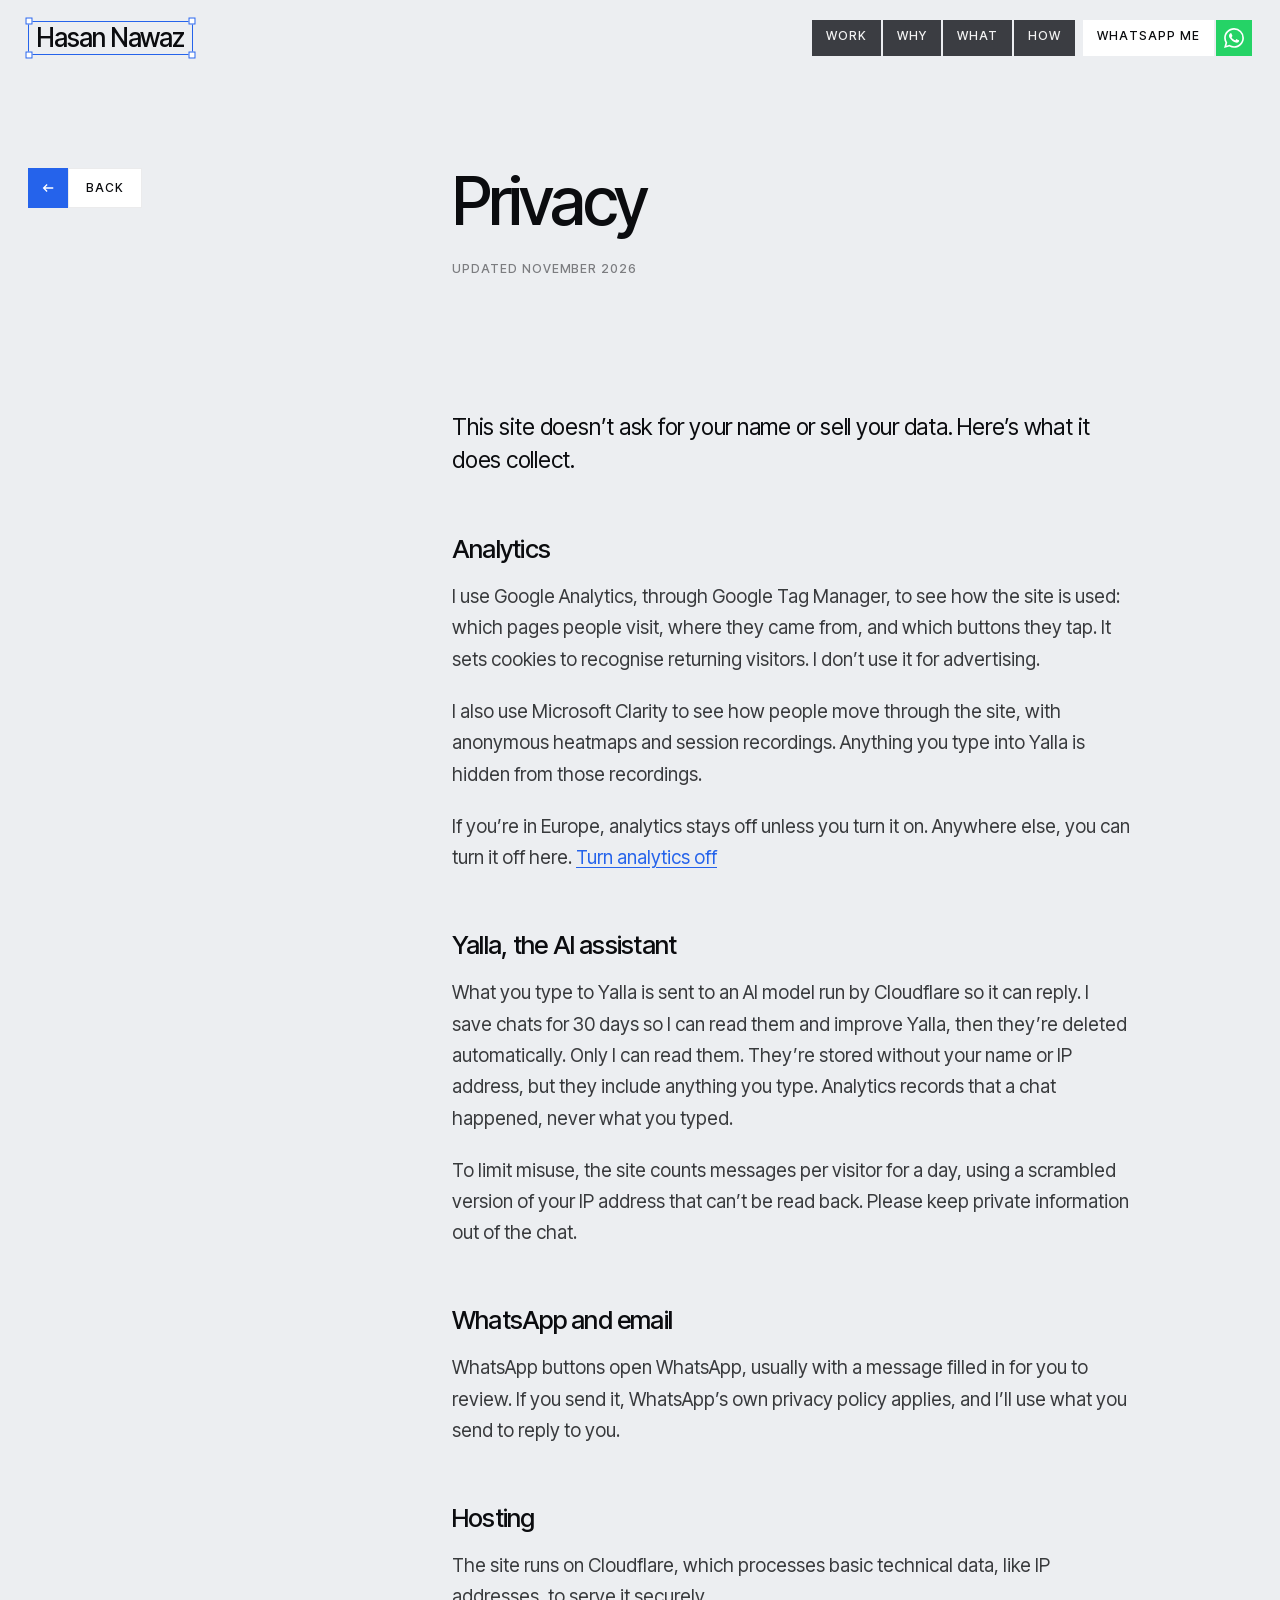
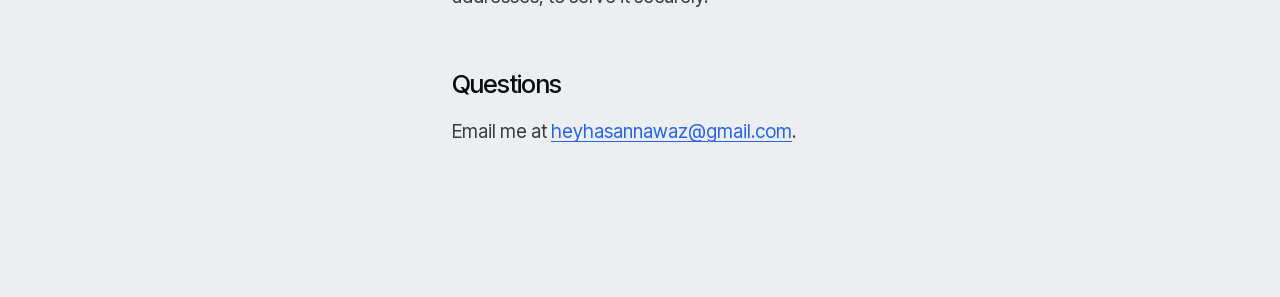
==== commit 038eb04b: "New logo: Hasan Nawaz in a Figma-style selection box The name in Inter Tight 500 inside a blue selec" ====
--- a/privacy.html
+++ b/privacy.html
@@ -15,9 +15,9 @@
 <body class="article-page">
   <header class="nav on-light" data-nav>
     <a class="logo intro" style="--d:.1s" href="index.html" aria-label="Hasan Nawaz, home">
-      <!-- Primary lockup (mark + wordmark, one artwork). The mark keeps its colours; the letters use
-           currentColor, so they follow the nav colour (white, dark on light sections) -->
-      <svg class="logo-lockup" aria-hidden="true" focusable="false" viewBox="0 0 341 48"><path d="M38.3548 47.9041C38.0911 47.9377 42.6984 47.9664 38.0384 47.9808C33.3736 47.9904 15.213 48.0048 10.39 47.9808C5.56694 47.952 9.53657 47.8945 9.10989 47.8178C8.6832 47.7411 8.36678 47.6884 7.83462 47.511C7.30246 47.3336 6.31484 46.95 5.91692 46.7535C5.5142 46.5521 5.59571 46.4227 5.4375 46.3172C5.27449 46.2117 5.11628 46.2213 4.95807 46.1158C4.79507 46.0056 4.63686 45.7994 4.47865 45.6796C4.31564 45.5645 4.29647 45.6748 3.99922 45.4063C3.69718 45.1378 3.14105 44.6584 2.6856 44.0639C2.22535 43.4646 1.58772 42.4626 1.24253 41.825C0.90214 41.1874 0.74393 40.6264 0.624074 40.2285C0.504218 39.8258 0.580926 39.6963 0.523395 39.4279C0.470658 39.1594 0.350802 38.9484 0.307654 38.6272C0.259711 38.3108 0.250123 42.2757 0.240534 37.5102C0.230946 32.7447 0.211769 14.7375 0.240534 10.0248C0.2693 5.30723 0.384362 9.43508 0.413127 9.22413C0.437098 9.01318 0.312448 9.11866 0.39395 8.74471C0.480247 8.37075 0.652839 7.62765 0.911729 6.98522C1.17062 6.34758 1.59251 5.47982 1.94729 4.90931C2.30206 4.33879 2.70478 3.93608 3.04037 3.56213C3.37118 3.18818 3.63007 2.94846 3.95128 2.6704C4.2677 2.39233 4.38756 2.22933 4.95807 1.88894C5.52379 1.54854 6.79427 0.867761 7.35519 0.628049C7.91133 0.393131 8.07433 0.52737 8.31404 0.46025C8.55375 0.393131 8.44349 0.30204 8.79347 0.234921C9.13865 0.163007 5.5142 0.0671224 10.39 0.0335627C15.2657 3.0119e-06 33.2154 0.0095915 38.0384 0.0335627C42.8566 0.0623282 38.8869 0.115065 39.3136 0.196567C39.7403 0.273275 40.0615 0.326012 40.5937 0.503399C41.1259 0.680786 42.1135 1.05953 42.5114 1.26089C42.9093 1.45745 42.8326 1.5869 42.9908 1.69717C43.149 1.80264 43.312 1.79305 43.4702 1.89852C43.6284 2.004 43.7915 2.21494 43.9497 2.33001C44.1079 2.44986 44.1318 2.3348 44.4291 2.60807C44.7263 2.87655 45.2825 3.35597 45.7427 3.95046C46.203 4.54495 46.8406 5.54694 47.181 6.18937C47.5262 6.82701 47.6844 7.38793 47.8042 7.78586C47.9241 8.18378 47.8474 8.31802 47.9001 8.5865C47.9529 8.85018 48.0727 9.06592 48.1207 9.38234C48.1686 9.70355 48.1734 5.73392 48.183 10.5042C48.1974 15.2697 48.2118 33.2769 48.183 37.9896C48.1542 42.7023 48.0392 38.5745 48.0152 38.7902C47.9864 39.0012 48.1159 38.8957 48.0296 39.2697C47.9481 39.6388 47.7755 40.3867 47.5166 41.0244C47.2577 41.6668 46.8262 42.5441 46.481 43.1051C46.1358 43.6612 45.7667 44.0256 45.4551 44.3803C45.1386 44.7399 44.9708 44.9173 44.5873 45.2433C44.2038 45.5693 43.7387 45.9768 43.149 46.3364C42.5641 46.6912 41.5813 47.1802 41.0731 47.3815C40.5649 47.5829 40.354 47.487 40.1143 47.5541C39.8746 47.6212 39.9273 47.7219 39.6348 47.7794C39.3424 47.837 38.6233 47.8705 38.3548 47.9041Z" fill="#2563EB"/><path d="M16.143 29.8441C15.9417 29.8921 15.8122 29.988 15.5054 29.801C15.1938 29.614 14.7671 29.1777 14.2876 28.7223C13.8082 28.262 13.1466 27.5381 12.6288 27.0587C12.1111 26.5793 11.8234 26.445 11.1858 25.8457C10.5433 25.2417 9.2441 23.9232 8.79344 23.4534C8.33799 22.9788 8.54414 23.1466 8.47223 23.0123C8.40031 22.8781 8.37155 22.763 8.37155 22.648C8.36675 22.5329 8.38593 22.437 8.45305 22.3268C8.52496 22.2213 8.66399 22.1494 8.77426 22.0103C8.88453 21.8665 8.78865 21.8282 9.10986 21.4686C9.43587 21.109 10.179 20.3515 10.7111 19.8529C11.2433 19.3591 11.6652 19.0907 12.3028 18.4914C12.9405 17.8969 14.0096 16.7559 14.5465 16.2668C15.0787 15.7778 15.2896 15.6867 15.5054 15.5525C15.7163 15.4183 15.6636 15.4518 15.8218 15.4566C15.9848 15.4614 16.2964 15.5046 16.4642 15.5813C16.6272 15.6628 16.7519 15.7682 16.819 15.936C16.8861 16.1038 16.8765 16.4155 16.8717 16.5737C16.8622 16.7367 17.3128 16.31 16.7663 16.8949C16.2197 17.4798 14.5465 19.1817 13.5925 20.0926C12.6336 20.9988 11.483 21.9145 11.0276 22.3411C10.5721 22.7678 10.8741 22.5713 10.8598 22.648C10.8454 22.7247 10.855 22.7295 10.9365 22.8062C11.018 22.8877 10.9892 22.7822 11.3536 23.1274C11.7179 23.4726 12.4467 24.2732 13.1131 24.8869C13.7747 25.5006 14.7862 26.306 15.3424 26.8142C15.9033 27.3176 16.2053 27.6292 16.4546 27.9216C16.7039 28.2141 16.7615 28.3723 16.843 28.5593C16.9293 28.7463 16.9676 28.8805 16.9484 29.0387C16.9245 29.2017 16.843 29.3839 16.7087 29.5181C16.5745 29.6524 16.3444 29.801 16.143 29.8441ZM32.2852 29.8729C32.0983 29.9256 31.964 29.8873 31.8058 29.801C31.6428 29.7147 31.4319 29.4798 31.3264 29.3551C31.2161 29.2257 31.1682 29.1969 31.1634 29.0387C31.1538 28.8805 31.0483 28.7463 31.288 28.4011C31.5277 28.0559 32.1654 27.3799 32.5969 26.9628C33.0331 26.5457 33.3639 26.3875 33.8817 25.9081C34.3995 25.4286 35.1522 24.604 35.7035 24.0863C36.2501 23.5685 36.9261 23.0459 37.1754 22.8062C37.4295 22.5665 37.276 22.7535 37.2185 22.648C37.161 22.5425 37.0651 22.3795 36.8302 22.1686C36.5905 21.9576 36.7199 22.2501 35.7946 21.3679C34.8645 20.4906 32.0311 17.7195 31.2593 16.8949C30.4874 16.0703 31.1586 16.5737 31.1634 16.4155C31.1682 16.2573 31.2353 16.0511 31.288 15.936C31.3408 15.821 31.3456 15.8114 31.4846 15.7299C31.6236 15.6484 31.964 15.4854 32.1222 15.4518C32.2852 15.4135 32.175 15.3511 32.4434 15.5141C32.7119 15.6724 32.5825 15.3511 33.7283 16.4155C34.8693 17.4798 38.3452 20.9508 39.3136 21.9097C40.282 22.8685 39.4718 22.0439 39.5341 22.1686C39.6013 22.2932 39.7259 22.461 39.7115 22.648C39.6971 22.835 39.8697 22.8062 39.4574 23.2856C39.0451 23.765 37.8514 24.9492 37.2425 25.5245C36.6336 26.0998 36.4131 26.167 35.7994 26.7423C35.1858 27.3128 34.0399 28.497 33.5605 28.9572C33.0811 29.4175 33.1338 29.3599 32.9229 29.5085C32.7119 29.662 32.4722 29.825 32.2852 29.8729Z" fill-rule="evenodd" clip-rule="evenodd" fill="white"/><path d="M25.5733 36.5753C25.2521 36.6088 24.4802 36.5897 24.135 36.5705C23.7851 36.5561 23.7083 36.5369 23.4926 36.4746C23.2817 36.4123 23.0132 36.2541 22.855 36.2013C22.6968 36.1438 22.644 36.2013 22.5338 36.1534C22.4283 36.1006 22.3468 35.9712 22.2173 35.9041C22.0831 35.8417 21.8674 35.837 21.7379 35.7602C21.6037 35.6835 21.5509 35.5397 21.4167 35.4534C21.2825 35.3671 21.177 35.4246 20.9373 35.2473C20.6976 35.0747 20.2517 34.6959 19.9784 34.4035C19.7052 34.1158 19.4942 33.8234 19.3024 33.5165C19.1059 33.2049 18.9573 33.0083 18.8182 32.5577C18.6792 32.1022 18.521 31.3064 18.473 30.7982C18.4203 30.29 18.4922 29.8681 18.521 29.5181C18.5497 29.173 18.5641 29.0675 18.6408 28.7223C18.7223 28.3723 18.847 27.8402 18.9908 27.4422C19.1394 27.0443 19.4079 26.5889 19.5182 26.3252C19.6284 26.0567 19.5805 25.9752 19.6524 25.8457C19.7243 25.7115 19.8202 25.7642 19.9592 25.5245C20.0983 25.2848 20.3236 24.6712 20.4818 24.4075C20.64 24.139 20.7551 24.1917 20.9181 23.9281C21.0763 23.6596 21.3016 23.0459 21.4407 22.8062C21.5797 22.5665 21.6708 22.6192 21.7475 22.4898C21.8242 22.3555 21.8146 22.1398 21.8865 22.0104C21.9632 21.8761 22.0927 21.9001 22.1934 21.6891C22.2988 21.4782 22.3851 21.0227 22.505 20.7303C22.6248 20.4378 22.7399 20.4618 22.9077 19.9297C23.0803 19.3975 23.4015 18.1462 23.5405 17.5325C23.6748 16.9237 23.7083 16.5497 23.7419 16.2573C23.7755 15.9648 23.7131 15.936 23.7323 15.7778C23.7467 15.6148 23.8186 15.7778 23.8378 15.2984C23.8522 14.819 23.8522 13.3807 23.8378 12.9013C23.8186 12.4219 23.7467 12.6088 23.7275 12.4219C23.7131 12.2349 23.7131 11.9185 23.7275 11.7794C23.7419 11.6404 23.7467 11.5973 23.8138 11.5829C23.8809 11.5685 23.9624 11.5349 24.135 11.6979C24.3028 11.8657 24.5665 12.2205 24.8446 12.5801C25.1179 12.9396 25.4678 13.3807 25.7843 13.8601C26.1007 14.3396 26.4794 14.9772 26.7431 15.4566C27.0068 15.936 27.2561 16.4442 27.3712 16.7367C27.491 17.0291 27.3903 17.0531 27.4479 17.2161C27.5006 17.3743 27.6396 17.5325 27.6924 17.6955C27.7451 17.8537 27.7163 18.012 27.7643 18.175C27.817 18.3332 27.9273 18.3619 27.9896 18.6544C28.0519 18.9468 28.0807 19.6132 28.1334 19.9297C28.1862 20.2509 28.2677 20.1694 28.3108 20.5721C28.3492 20.97 28.3875 21.7179 28.3684 22.3268C28.354 22.9404 28.2677 23.8753 28.2149 24.2445C28.167 24.6184 28.1143 24.4075 28.0759 24.5657C28.0423 24.7239 28.0951 24.8342 28.0088 25.2033C27.9273 25.5773 27.6972 26.4019 27.5677 26.8046C27.4383 27.2025 27.2992 27.4135 27.2417 27.6004C27.1842 27.7874 27.2801 27.7107 27.2273 27.9217C27.1746 28.1326 26.9972 28.5066 26.9205 28.8805C26.8486 29.2545 26.791 29.8394 26.7671 30.1606C26.7431 30.477 26.7719 30.664 26.791 30.7982C26.8054 30.9324 26.791 30.9133 26.8582 30.9564C26.9205 31.0044 27.0403 31.1146 27.1698 31.0619C27.2992 31.0092 27.4862 30.8414 27.63 30.64C27.7691 30.4338 27.9033 30.1318 28.0232 29.8394C28.143 29.5469 28.2773 29.1202 28.3444 28.8805C28.4067 28.6408 28.3684 28.5353 28.4019 28.4011C28.4307 28.2668 28.517 28.2429 28.5409 28.0799C28.5649 27.9217 28.5026 27.6052 28.5409 27.4422C28.5793 27.2792 28.704 27.145 28.7663 27.097C28.8334 27.0491 28.843 27.0155 28.9293 27.1498C29.0156 27.2888 29.2169 27.7155 29.2888 27.9217C29.3608 28.1278 29.308 28.2429 29.3656 28.4011C29.4183 28.5593 29.5573 28.7223 29.6101 28.8805C29.6628 29.0387 29.634 29.2017 29.682 29.3599C29.7347 29.5181 29.8594 29.6524 29.9073 29.8394C29.9552 30.0263 29.96 30.1318 29.9696 30.477C29.9792 30.827 29.9936 31.5173 29.9696 31.9153C29.9409 32.318 29.984 32.4187 29.8114 32.8741C29.6388 33.3344 29.2601 34.2069 28.9293 34.672C28.5937 35.1322 28.2101 35.3767 27.8074 35.6452C27.4095 35.9185 26.8246 36.1678 26.5322 36.2876C26.2397 36.4123 26.2109 36.3212 26.0527 36.3691C25.8897 36.4171 25.8897 36.5417 25.5733 36.5753Z" fill-rule="evenodd" clip-rule="evenodd" fill="#F97316"/><path d="M65.0118 38.9069V4.12427H71.1815V17.7475H71.3471C72.1477 16.3917 73.2358 15.3627 74.6115 14.6603C75.9871 13.9579 77.6212 13.6067 79.5137 13.6067C82.6331 13.6067 85.1091 14.5429 86.9418 16.4155C88.7745 18.2881 89.6908 20.7932 89.6908 23.931V38.9069H83.5212V25.0674C83.5212 23.109 82.9974 21.6209 81.95 20.6034C80.9025 19.5858 79.3696 19.077 77.3513 19.077C75.3438 19.077 73.8136 19.5858 72.7608 20.6034C71.7079 21.6209 71.1815 23.109 71.1815 25.0674V38.9069H65.0118ZM100.942 39.3624C98.0469 39.3624 95.7775 38.6569 94.1342 37.246C92.4909 35.835 91.6693 33.9747 91.6693 31.6651C91.6693 29.2405 92.5082 27.3667 94.186 26.044C95.8637 24.7212 98.2723 24.0599 101.412 24.0599H108.964V23.0523C108.964 20.0156 107.201 18.4973 103.675 18.4973C100.685 18.4973 98.8757 19.5678 98.2484 21.7088H92.0972C92.6017 19.0648 93.8512 17.0466 95.8457 15.6541C97.8402 14.2615 100.458 13.5653 103.698 13.5653C107.319 13.5653 110.086 14.3896 111.998 16.0382C113.911 17.6869 114.867 20.0801 114.867 23.2179V32.7418H117.784V38.9069H111.453V34.9271H109.714C108.858 36.3319 107.705 37.4223 106.254 38.1983C104.803 38.9744 103.033 39.3624 100.942 39.3624ZM101.844 34.6143C103.198 34.6143 104.413 34.359 105.488 33.8483C106.563 33.3376 107.411 32.6455 108.032 31.7721C108.653 30.8987 108.964 29.929 108.964 28.8632V28.2558H101.727C98.9355 28.2558 97.5399 29.2949 97.5399 31.373C97.5399 32.3882 97.9226 33.1823 98.6878 33.7551C99.4531 34.3279 100.505 34.6143 101.844 34.6143ZM130.402 39.4038C126.815 39.4038 123.986 38.6519 121.917 37.1482C119.847 35.6445 118.724 33.5438 118.548 30.8462H124.54C124.75 32.1436 125.349 33.1029 126.336 33.724C127.323 34.3452 128.761 34.6557 130.652 34.6557C133.813 34.6557 135.394 33.7332 135.394 31.8883C135.394 31.1383 135.154 30.5509 134.674 30.1261C134.194 29.7013 133.392 29.3846 132.267 29.176L126.767 28.1316C121.913 27.2022 119.486 24.9141 119.486 21.2671C119.486 18.913 120.412 17.0408 122.265 15.6506C124.118 14.2604 126.667 13.5653 129.914 13.5653C133.193 13.5653 135.791 14.2784 137.709 15.7047C139.627 17.1309 140.69 19.1323 140.899 21.7088H134.938C134.651 20.4819 134.084 19.5839 133.235 19.0149C132.386 18.446 131.172 18.1615 129.594 18.1615C128.2 18.1615 127.129 18.3804 126.379 18.8183C125.63 19.2561 125.256 19.9022 125.256 20.7564C125.256 21.3914 125.491 21.9063 125.963 22.3012C126.435 22.6961 127.174 22.9894 128.182 23.1811L133.767 24.2508C136.31 24.7431 138.176 25.5667 139.364 26.7215C140.553 27.8763 141.147 29.4345 141.147 31.396C141.147 33.9157 140.223 35.8803 138.374 37.2897C136.525 38.6991 133.868 39.4038 130.402 39.4038ZM150.922 39.3624C148.026 39.3624 145.757 38.6569 144.114 37.246C142.47 35.835 141.649 33.9747 141.649 31.6651C141.649 29.2405 142.487 27.3667 144.165 26.044C145.843 24.7212 148.252 24.0599 151.391 24.0599H158.943V23.0523C158.943 20.0156 157.18 18.4973 153.655 18.4973C150.664 18.4973 148.855 19.5678 148.228 21.7088H142.076C142.581 19.0648 143.831 17.0466 145.825 15.6541C147.819 14.2615 150.437 13.5653 153.678 13.5653C157.298 13.5653 160.065 14.3896 161.977 16.0382C163.89 17.6869 164.846 20.0801 164.846 23.2179V32.7418H167.763V38.9069H161.432V34.9271H159.693C158.837 36.3319 157.684 37.4223 156.233 38.1983C154.783 38.9744 153.012 39.3624 150.922 39.3624ZM151.823 34.6143C153.178 34.6143 154.392 34.359 155.467 33.8483C156.542 33.3376 157.39 32.6455 158.012 31.7721C158.633 30.8987 158.943 29.929 158.943 28.8632V28.2558H151.706C148.915 28.2558 147.519 29.2949 147.519 31.373C147.519 32.3882 147.902 33.1823 148.667 33.7551C149.432 34.3279 150.485 34.6143 151.823 34.6143ZM170.616 38.9069V20.2272H167.533V14.0622H173.864V18.0419H175.603C176.532 16.6279 177.732 15.5352 179.203 14.7638C180.674 13.9924 182.477 13.6067 184.611 13.6067C187.984 13.6067 190.608 14.5429 192.482 16.4155C194.357 18.2881 195.295 20.7932 195.295 23.931V38.9069H189.125V25.0674C189.125 23.109 188.601 21.6209 187.554 20.6034C186.506 19.5858 184.973 19.077 182.955 19.077C180.948 19.077 179.417 19.5858 178.365 20.6034C177.312 21.6209 176.785 23.109 176.785 25.0674V38.9069H170.616ZM200.305 38.9069V20.2272H197.223V14.0622H203.553V18.0419H205.292C206.222 16.6279 207.422 15.5352 208.893 14.7638C210.363 13.9924 212.166 13.6067 214.301 13.6067C217.673 13.6067 220.297 14.5429 222.172 16.4155C224.047 18.2881 224.984 20.7932 224.984 23.931V38.9069H218.814V25.0674C218.814 23.109 218.291 21.6209 217.243 20.6034C216.196 19.5858 214.663 19.077 212.645 19.077C210.637 19.077 209.107 19.5858 208.054 20.6034C207.001 21.6209 206.475 23.109 206.475 25.0674V38.9069H200.305ZM236.263 39.3624C233.368 39.3624 231.098 38.6569 229.455 37.246C227.812 35.835 226.99 33.9747 226.99 31.6651C226.99 29.2405 227.829 27.3667 229.507 26.044C231.185 24.7212 233.593 24.0599 236.733 24.0599H244.285V23.0523C244.285 20.0156 242.522 18.4973 238.996 18.4973C236.006 18.4973 234.197 19.5678 233.569 21.7088H227.418C227.923 19.0648 229.172 17.0466 231.167 15.6541C233.161 14.2615 235.779 13.5653 239.019 13.5653C242.64 13.5653 245.407 14.3896 247.319 16.0382C249.232 17.6869 250.188 20.0801 250.188 23.2179V32.7418H253.105V38.9069H246.774V34.9271H245.035C244.179 36.3319 243.026 37.4223 241.575 38.1983C240.124 38.9744 238.354 39.3624 236.263 39.3624ZM237.165 34.6143C238.519 34.6143 239.734 34.359 240.809 33.8483C241.884 33.3376 242.732 32.6455 243.353 31.7721C243.974 30.8987 244.285 29.929 244.285 28.8632V28.2558H237.048C234.256 28.2558 232.861 29.2949 232.861 31.373C232.861 32.3882 233.243 33.1823 234.009 33.7551C234.774 34.3279 235.826 34.6143 237.165 34.6143ZM259.785 38.9069L251.798 14.0622H258.133L263.344 31.265H263.551L269.677 14.0622H275.621L281.738 31.265H281.945L287.165 14.0622H293.417L285.472 38.9069H278.824L272.691 22.0445H272.525L266.433 38.9069H259.785ZM301.853 39.3624C298.958 39.3624 296.688 38.6569 295.045 37.246C293.402 35.835 292.58 33.9747 292.58 31.6651C292.58 29.2405 293.419 27.3667 295.097 26.044C296.775 24.7212 299.183 24.0599 302.323 24.0599H309.875V23.0523C309.875 20.0156 308.112 18.4973 304.586 18.4973C301.596 18.4973 299.787 19.5678 299.159 21.7088H293.008C293.513 19.0648 294.762 17.0466 296.757 15.6541C298.751 14.2615 301.369 13.5653 304.609 13.5653C308.23 13.5653 310.997 14.3896 312.909 16.0382C314.822 17.6869 315.778 20.0801 315.778 23.2179V32.7418H318.695V38.9069H312.364V34.9271H310.625C309.769 36.3319 308.616 37.4223 307.165 38.1983C305.714 38.9744 303.944 39.3624 301.853 39.3624ZM302.755 34.6143C304.109 34.6143 305.324 34.359 306.399 33.8483C307.474 33.3376 308.322 32.6455 308.943 31.7721C309.564 30.8987 309.875 29.929 309.875 28.8632V28.2558H302.638C299.846 28.2558 298.451 29.2949 298.451 31.373C298.451 32.3882 298.834 33.1823 299.599 33.7551C300.364 34.3279 301.416 34.6143 302.755 34.6143ZM319.252 38.9069V35.079L332.829 18.9804H319.997V14.0622H340.54V17.89L326.962 33.9886H340.788V38.9069H319.252Z" fill="currentColor"/></svg>
+      <!-- The logo: the name in Inter Tight 500, selected like a layer in Figma: the same blue box and
+           handles as the first-visit blueprint intro (DESIGN.md §6). Live text, so it follows the nav colour -->
+      <span class="logo-word" aria-hidden="true"><b>Hasan Nawaz</b><i></i><i></i><i></i><i></i></span>
     </a>
 
     <nav class="nav-links" aria-label="Primary">
--- a/styles.css
+++ b/styles.css
@@ -189,15 +189,63 @@
 .nav > * { pointer-events: auto; }
 
 .logo {
-  --logo-h: 27px; /* the name is 35 of the lockup's 48 units: 27px keeps it at 20px, as before */
   display: inline-flex;
   align-items: center;
   color: #fff;
   transition: color 0.5s var(--ease-out);
 }
-@media (max-width: 767px) { .logo { --logo-h: 23px; } } /* name at 17px */
-/* the lockup is 1 artwork (341 x 48, the mark's height); its height sets the size */
-.logo-lockup { display: block; height: var(--logo-h); width: auto; aspect-ratio: 341 / 48; }
+/* the logo: the name in Inter Tight 500, selected like a layer in Figma (the same box the headline sits in
+   during the first-visit blueprint intro). The frame is sized from the capitals, so the space is equal on
+   all 4 sides. The name follows the nav colour; the frame and handles stay blue and white. */
+.logo-word {
+  --pad: 0.3em;
+  position: relative;
+  display: inline-block;
+  font-size: 26px;
+  line-height: 1;
+  white-space: nowrap;
+  /* without text-box trimming, Inter Tight's line box leaves 0.137em above the capitals and below the baseline */
+  padding: calc(var(--pad) - 0.137em) calc(var(--pad) + 0.02em) calc(var(--pad) - 0.137em) var(--pad);
+}
+@supports (text-box: trim-both cap alphabetic) {
+  .logo-word { padding-top: var(--pad); padding-bottom: var(--pad); }
+  .logo-word b { text-box: trim-both cap alphabetic; }
+}
+.logo-word b { display: block; font-weight: 500; letter-spacing: -0.04em; }
+.logo-word { --grow: 0px; }
+.logo-word::before { content: ""; position: absolute; inset: calc(-1 * var(--grow)); border: 1px solid var(--blue); pointer-events: none; transition: inset 0.5s var(--ease-out); }
+.logo-word i { position: absolute; width: 7px; height: 7px; background: #fff; border: 1px solid var(--blue); transform: translate(-50%, -50%); transition: left 0.5s var(--ease-out), top 0.5s var(--ease-out); }
+.logo-word i:nth-of-type(1) { left: calc(0.5px - var(--grow)); top: calc(0.5px - var(--grow)); }
+.logo-word i:nth-of-type(2) { left: calc(100% - 0.5px + var(--grow)); top: calc(0.5px - var(--grow)); }
+.logo-word i:nth-of-type(3) { left: calc(0.5px - var(--grow)); top: calc(100% - 0.5px + var(--grow)); }
+.logo-word i:nth-of-type(4) { left: calc(100% - 0.5px + var(--grow)); top: calc(100% - 0.5px + var(--grow)); }
+/* hover (mouse only): the layer is resized like in Figma. The box grows 4px a side, the handles follow,
+   and a blue size label shows the new width x height under it (the box is 162 x 34 at rest, so 170 x 42) */
+.logo-word::after {
+  content: "170 \00D7  42";
+  position: absolute;
+  left: 50%;
+  top: calc(100% + 12px);
+  padding: 3px 5px;
+  background: var(--blue);
+  color: #fff;
+  font-size: 10px;
+  font-weight: 500;
+  letter-spacing: 0.02em;
+  line-height: 1;
+  white-space: nowrap;
+  font-variant-numeric: tabular-nums;
+  opacity: 0;
+  transform: translate(-50%, -4px);
+  transition: opacity 0.3s var(--ease-out), transform 0.5s var(--ease-out);
+  pointer-events: none;
+}
+@media (hover: hover) and (pointer: fine) and (min-width: 768px) {
+  .logo:hover .logo-word, .logo:focus-visible .logo-word { --grow: 4px; }
+  .logo:hover .logo-word::after, .logo:focus-visible .logo-word::after { opacity: 1; transform: translate(-50%, 0); }
+}
+@media (prefers-reduced-motion: reduce) { .logo-word::before, .logo-word i, .logo-word::after { transition: none; } }
+@media (max-width: 767px) { .logo-word { font-size: 21px; } .logo-word i { width: 6px; height: 6px; } }
 .nav.on-light .logo { color: var(--paper-ink); }
 
 .nav-links { display: flex; gap: 2px; }
